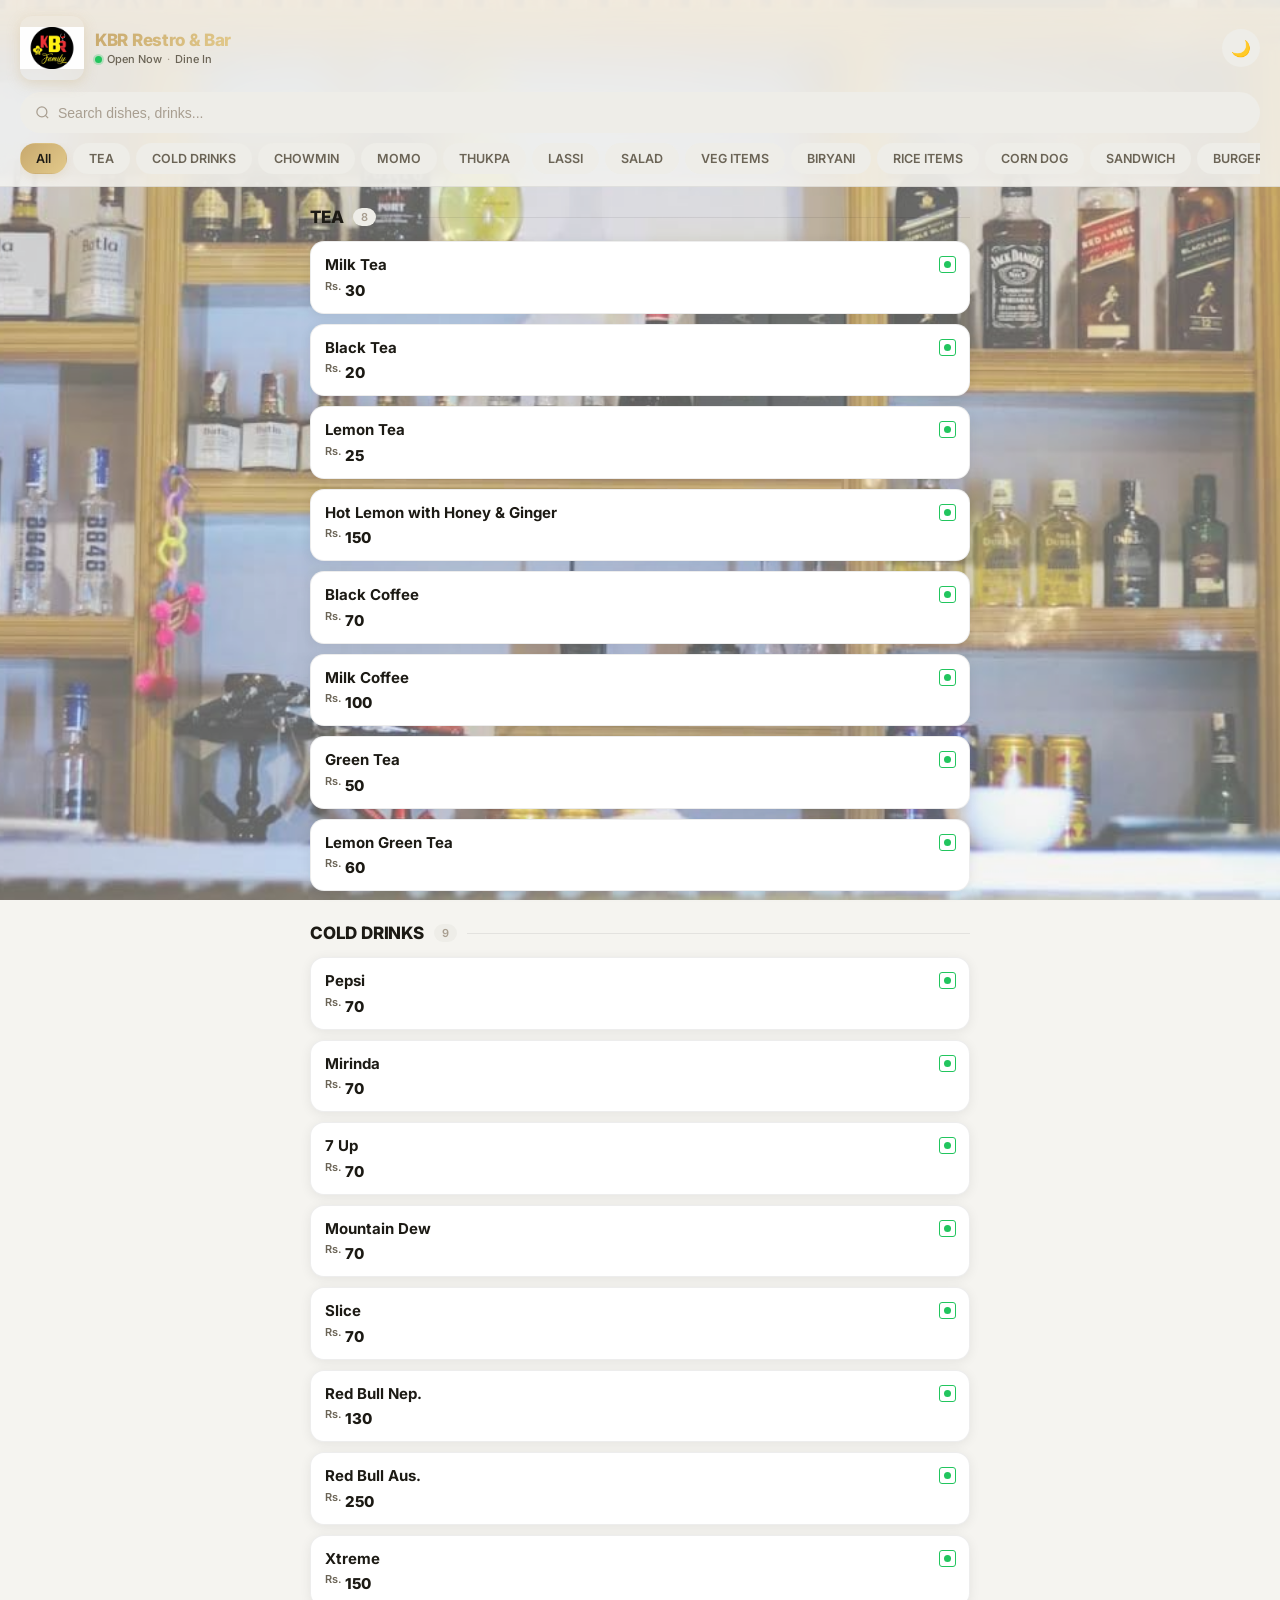
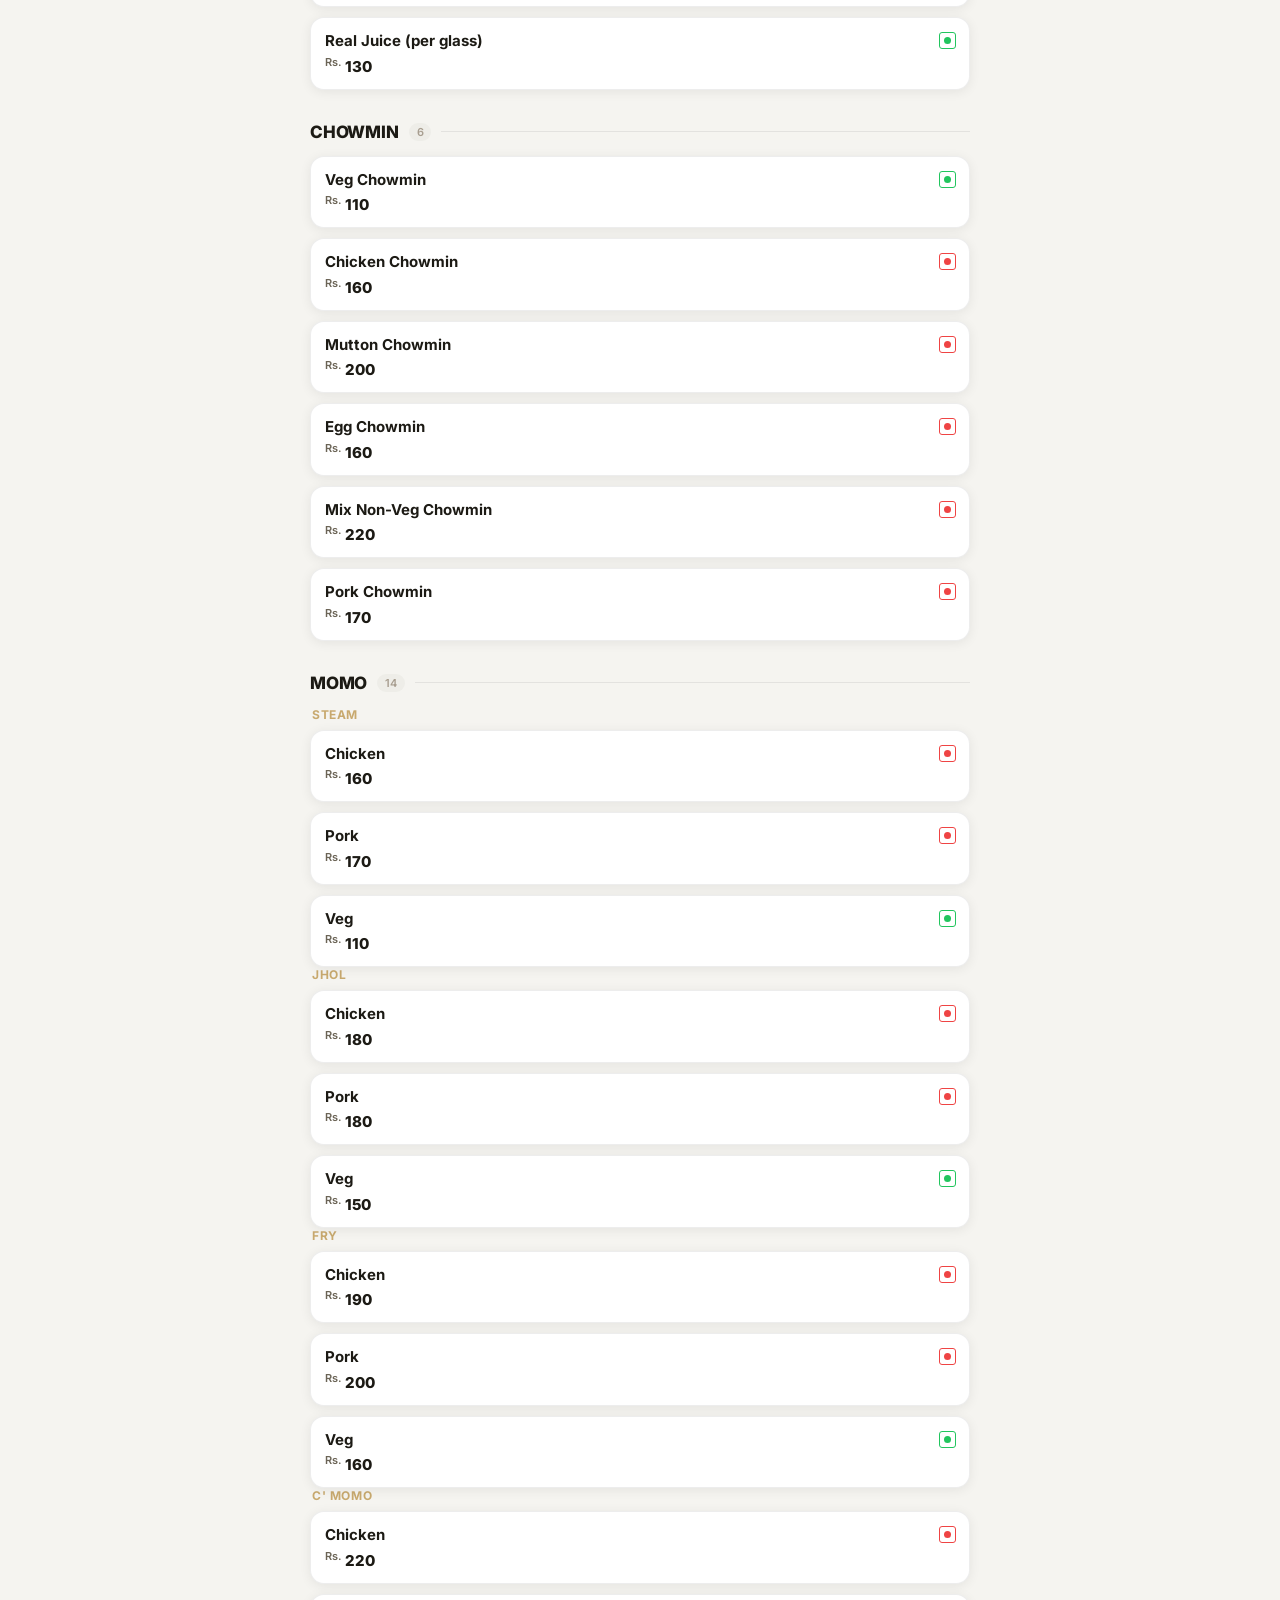
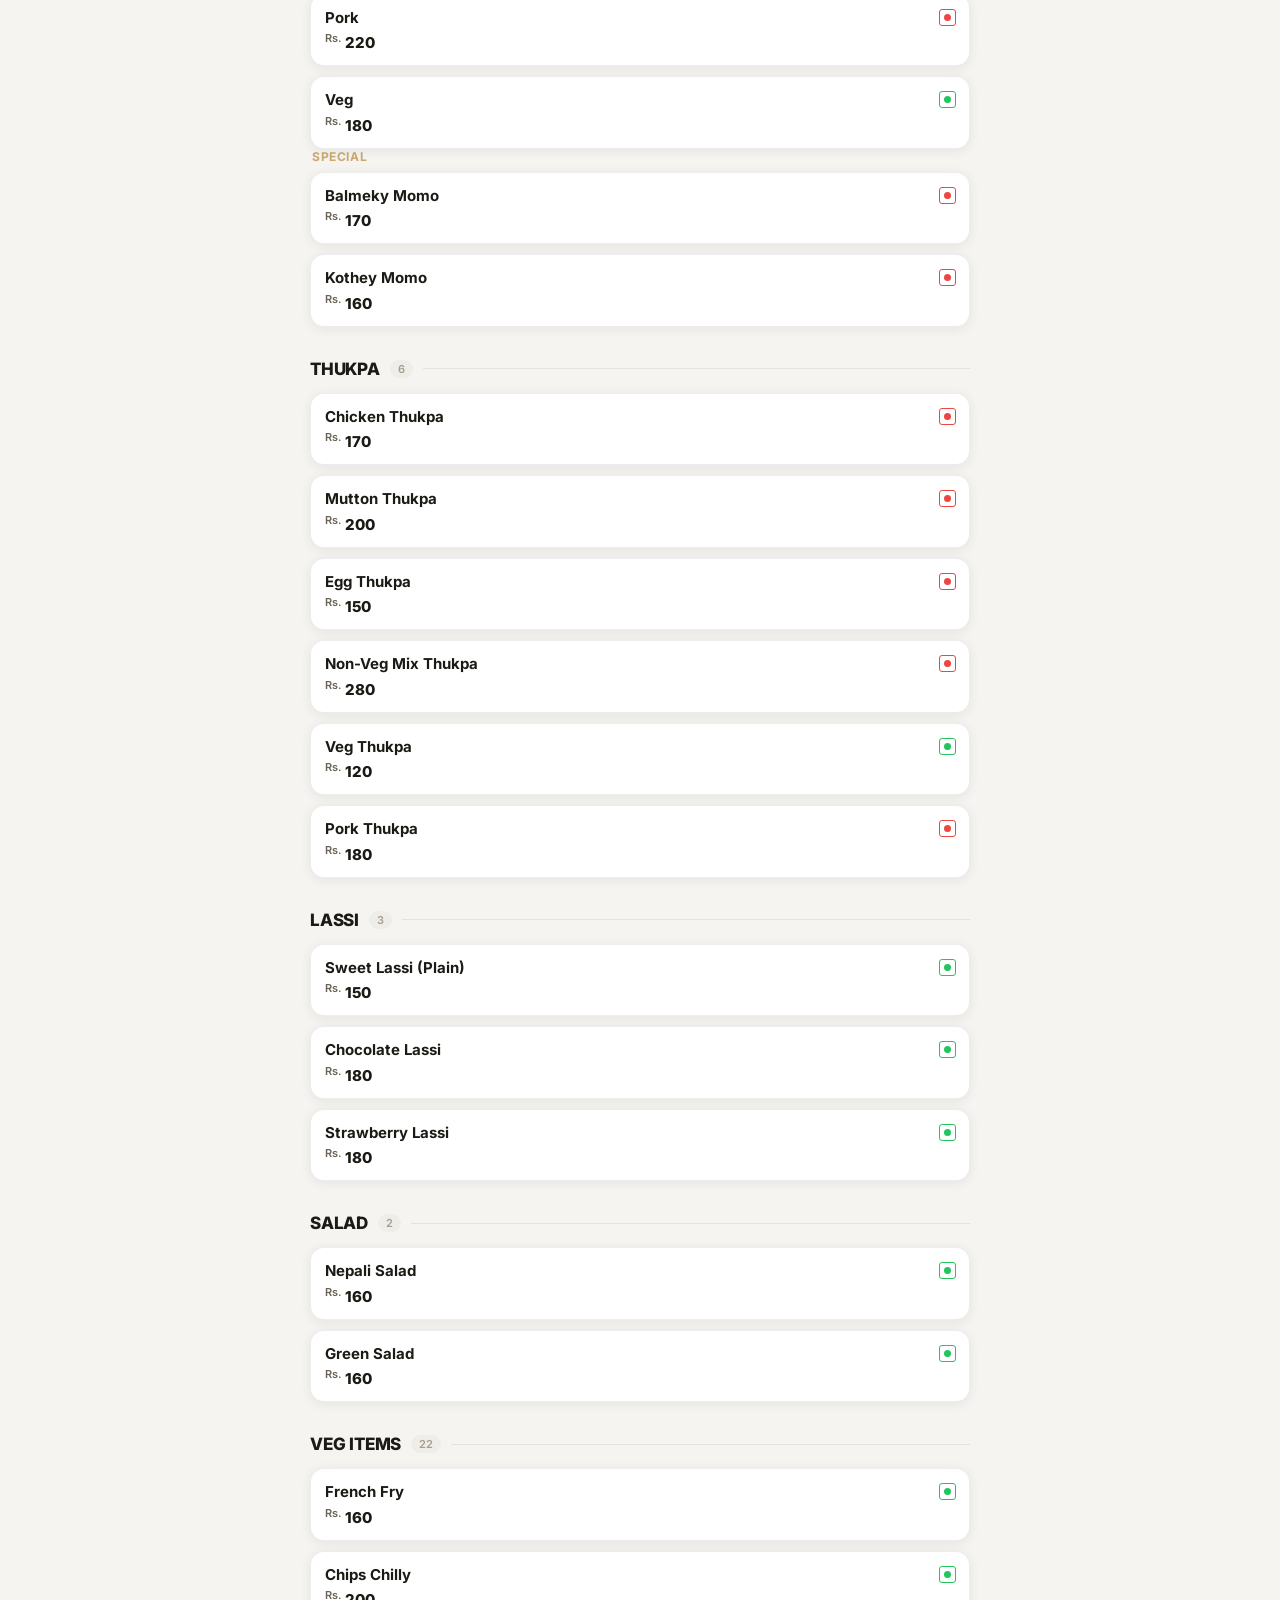
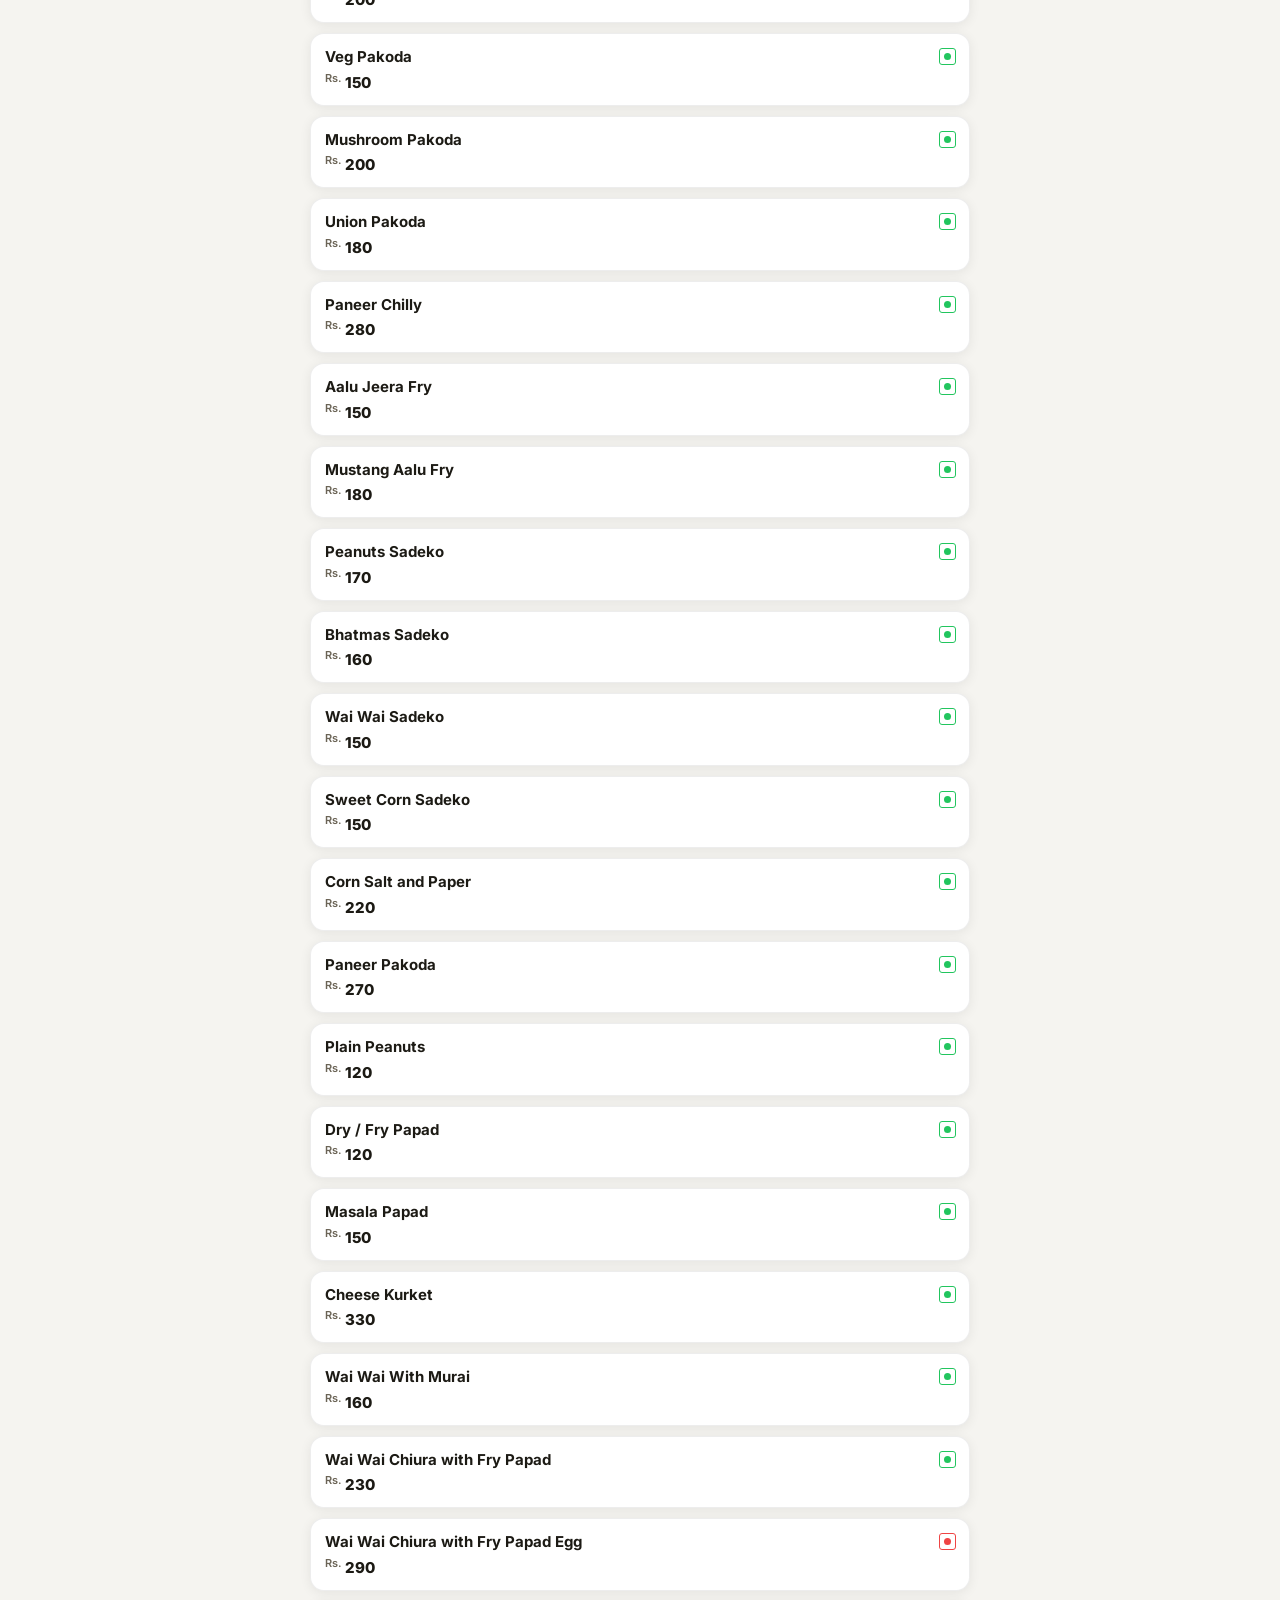
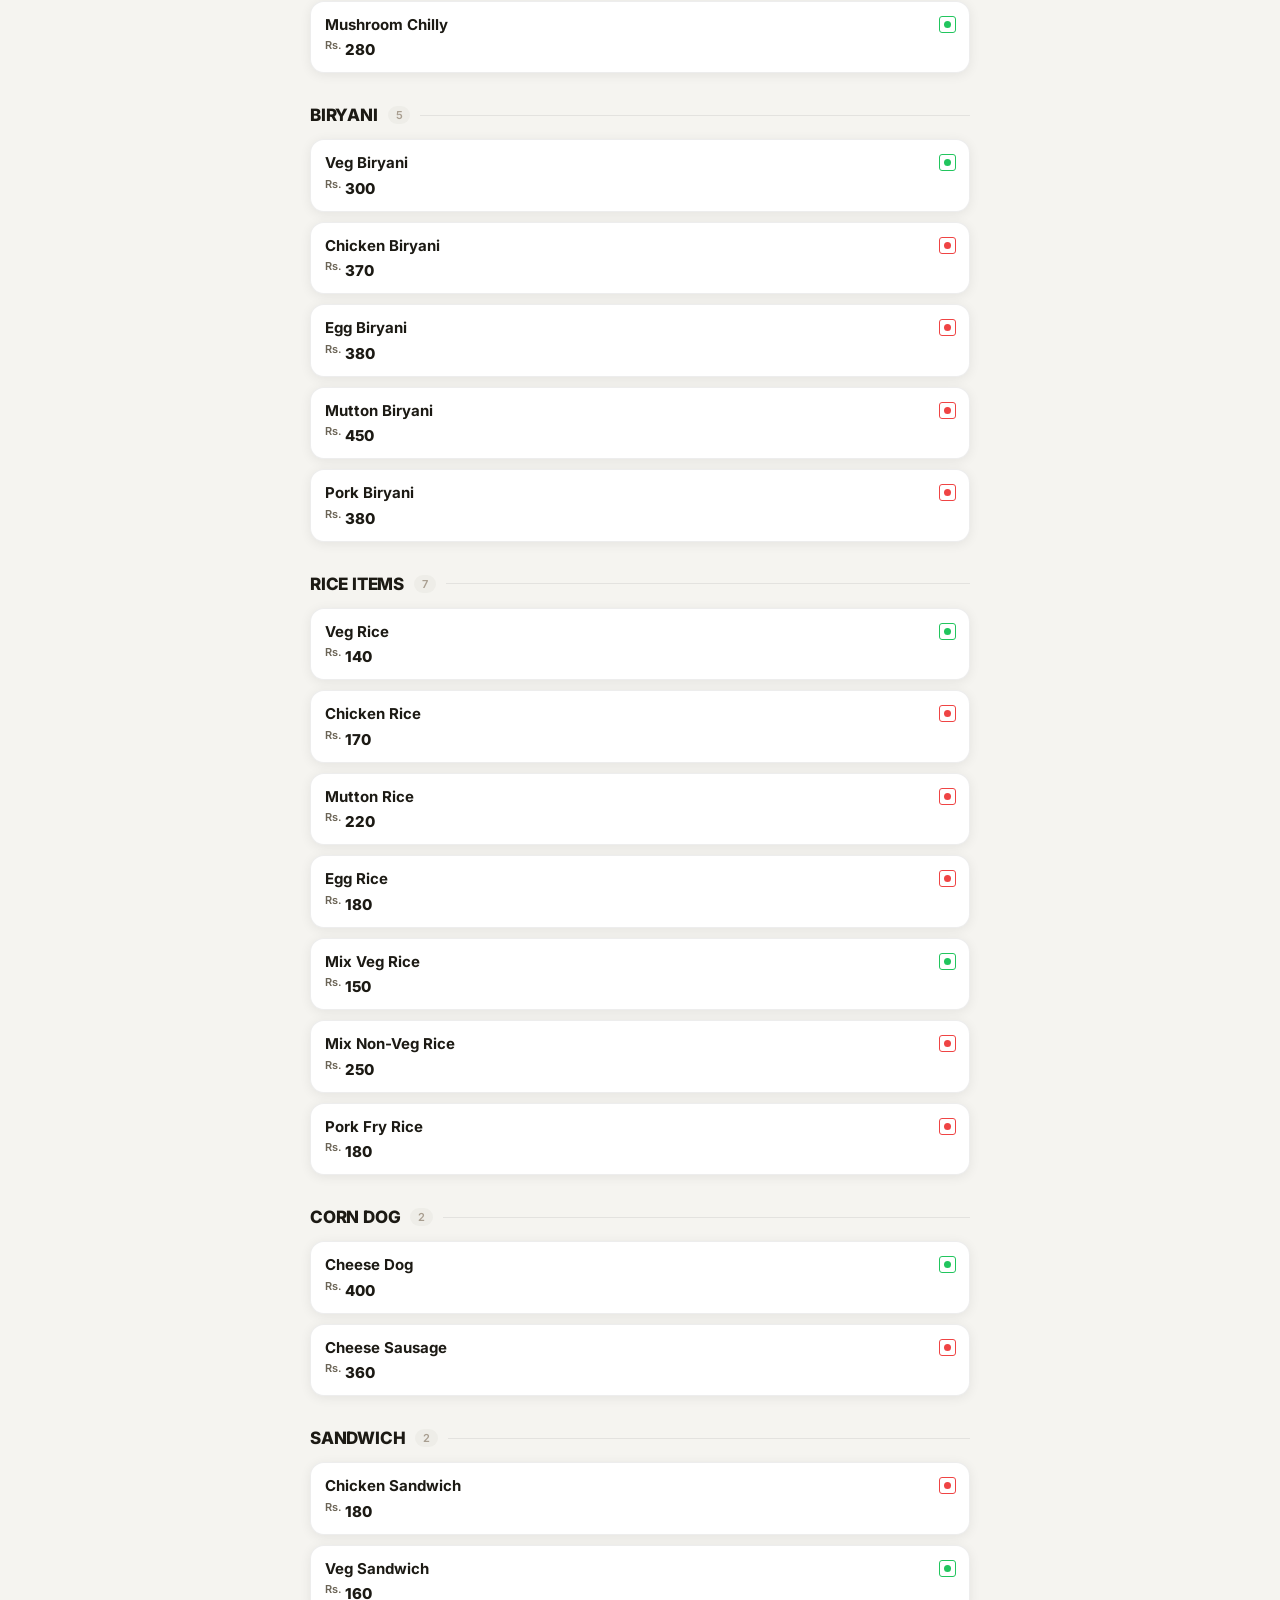
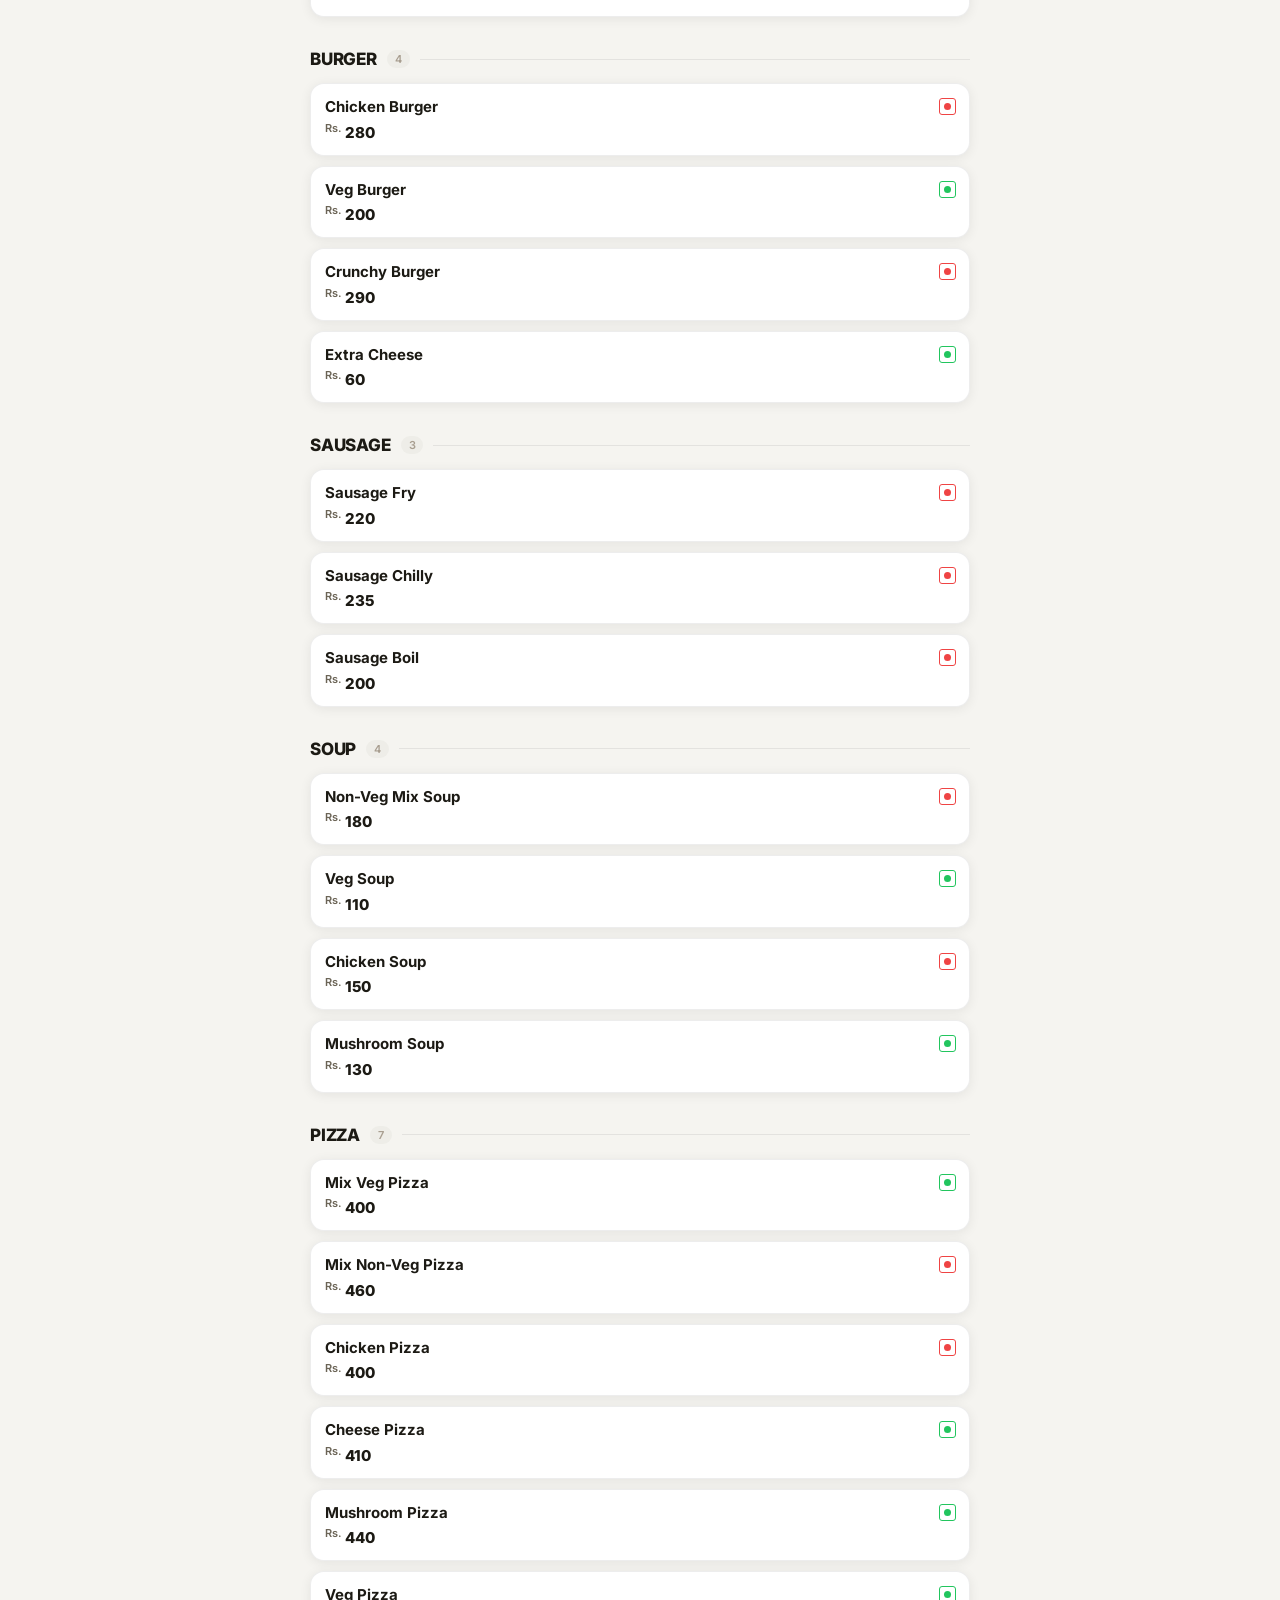
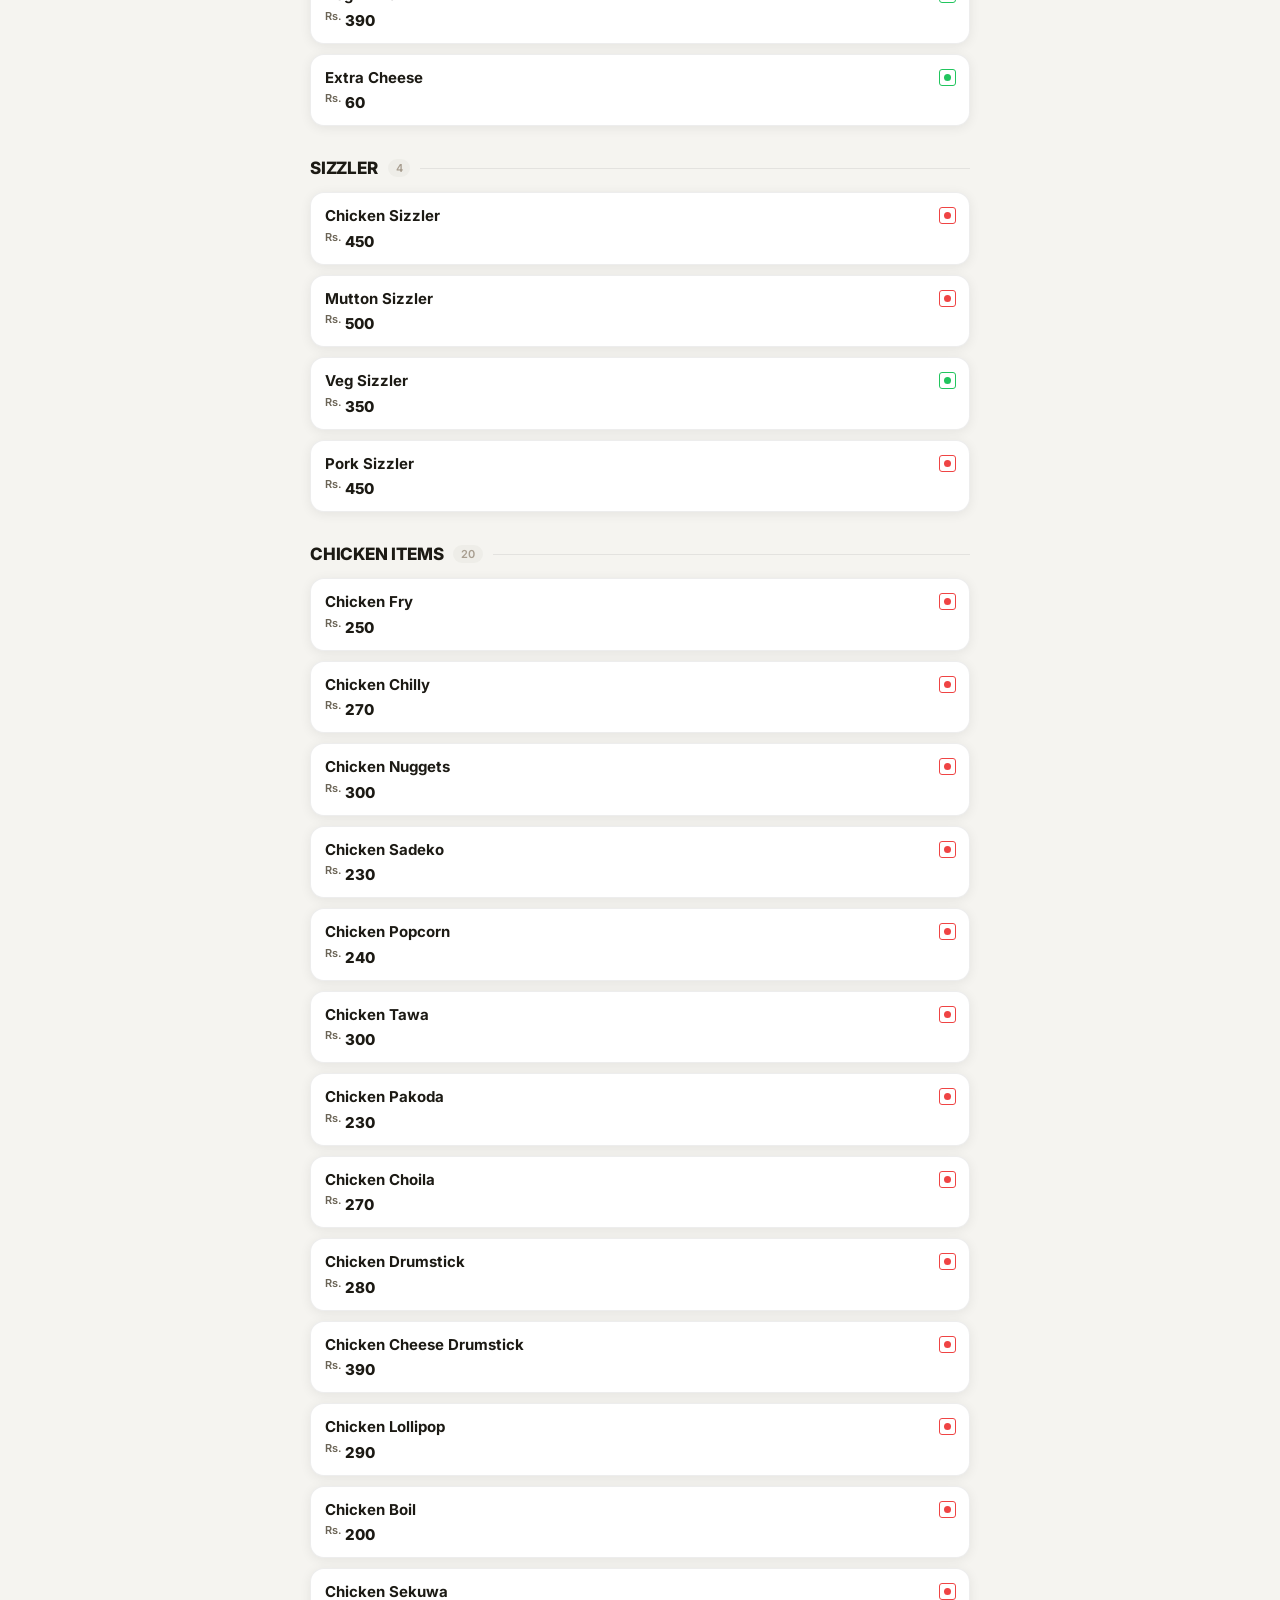
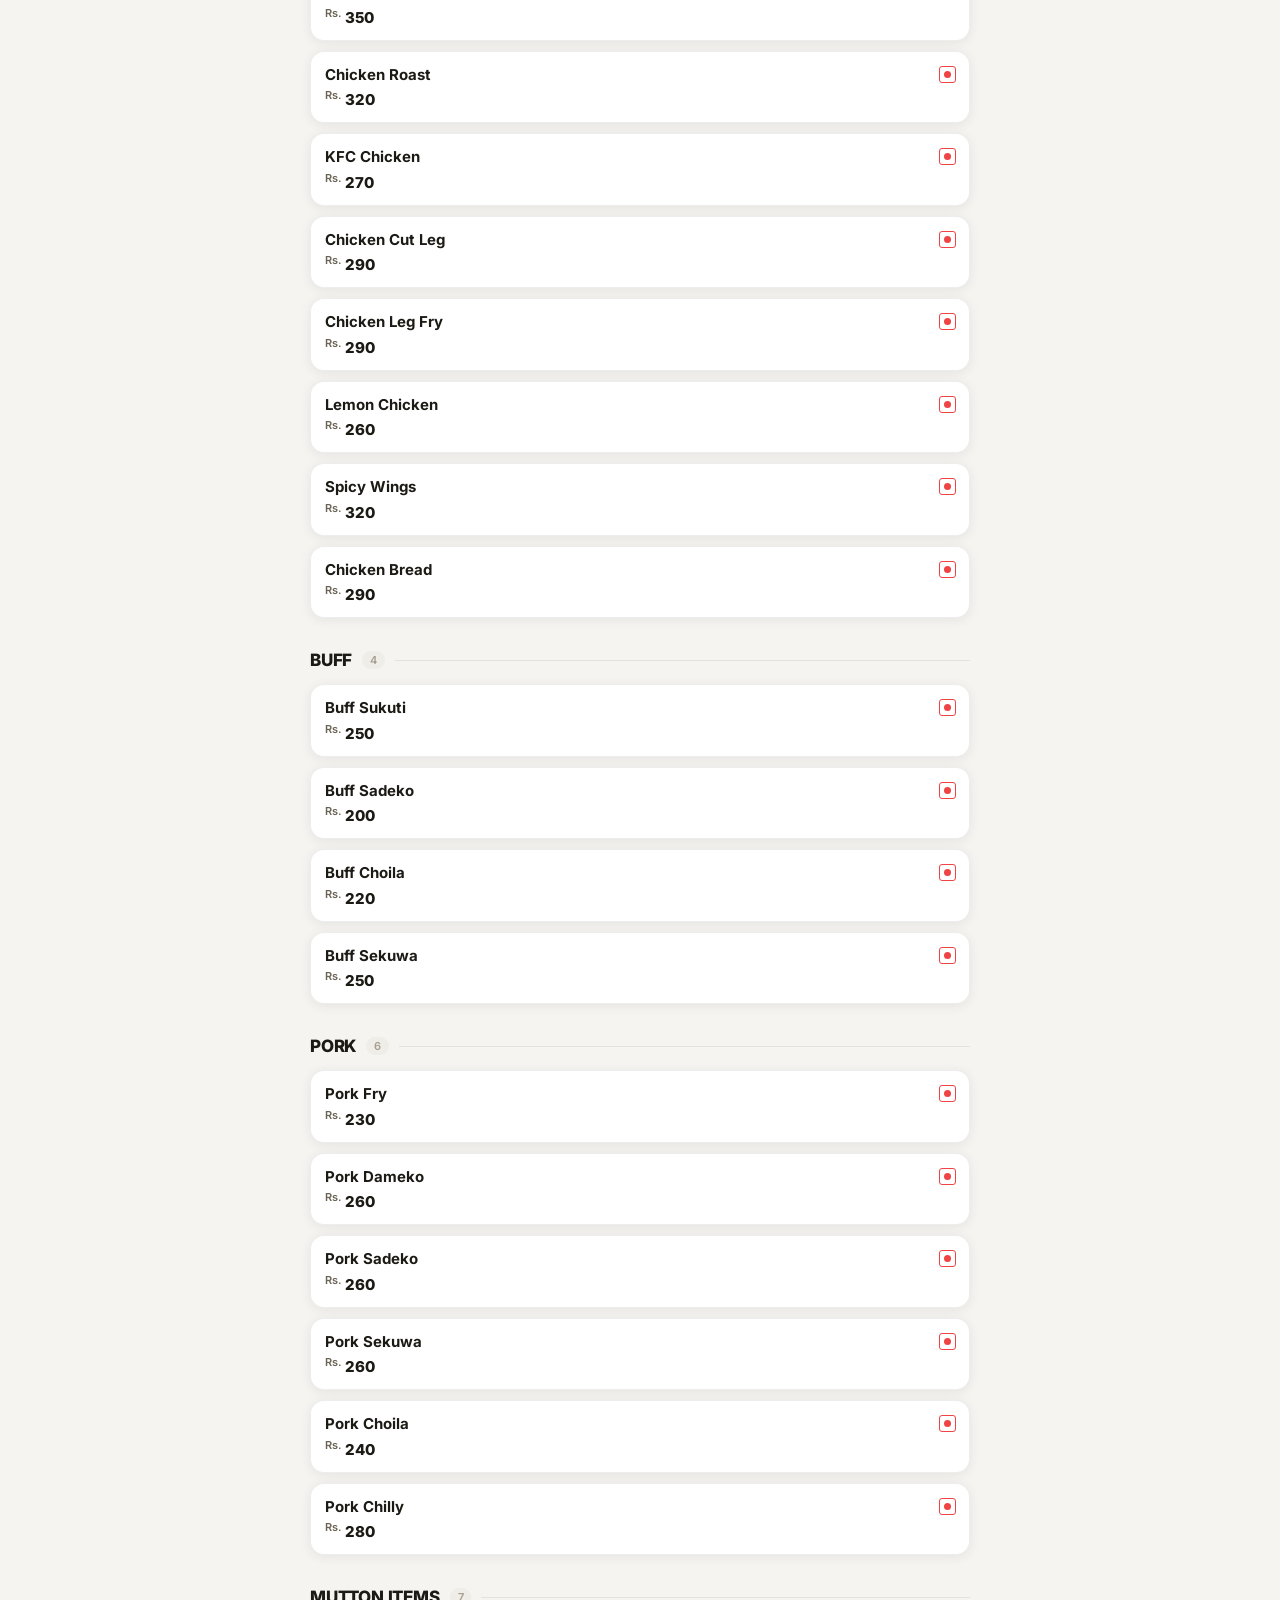
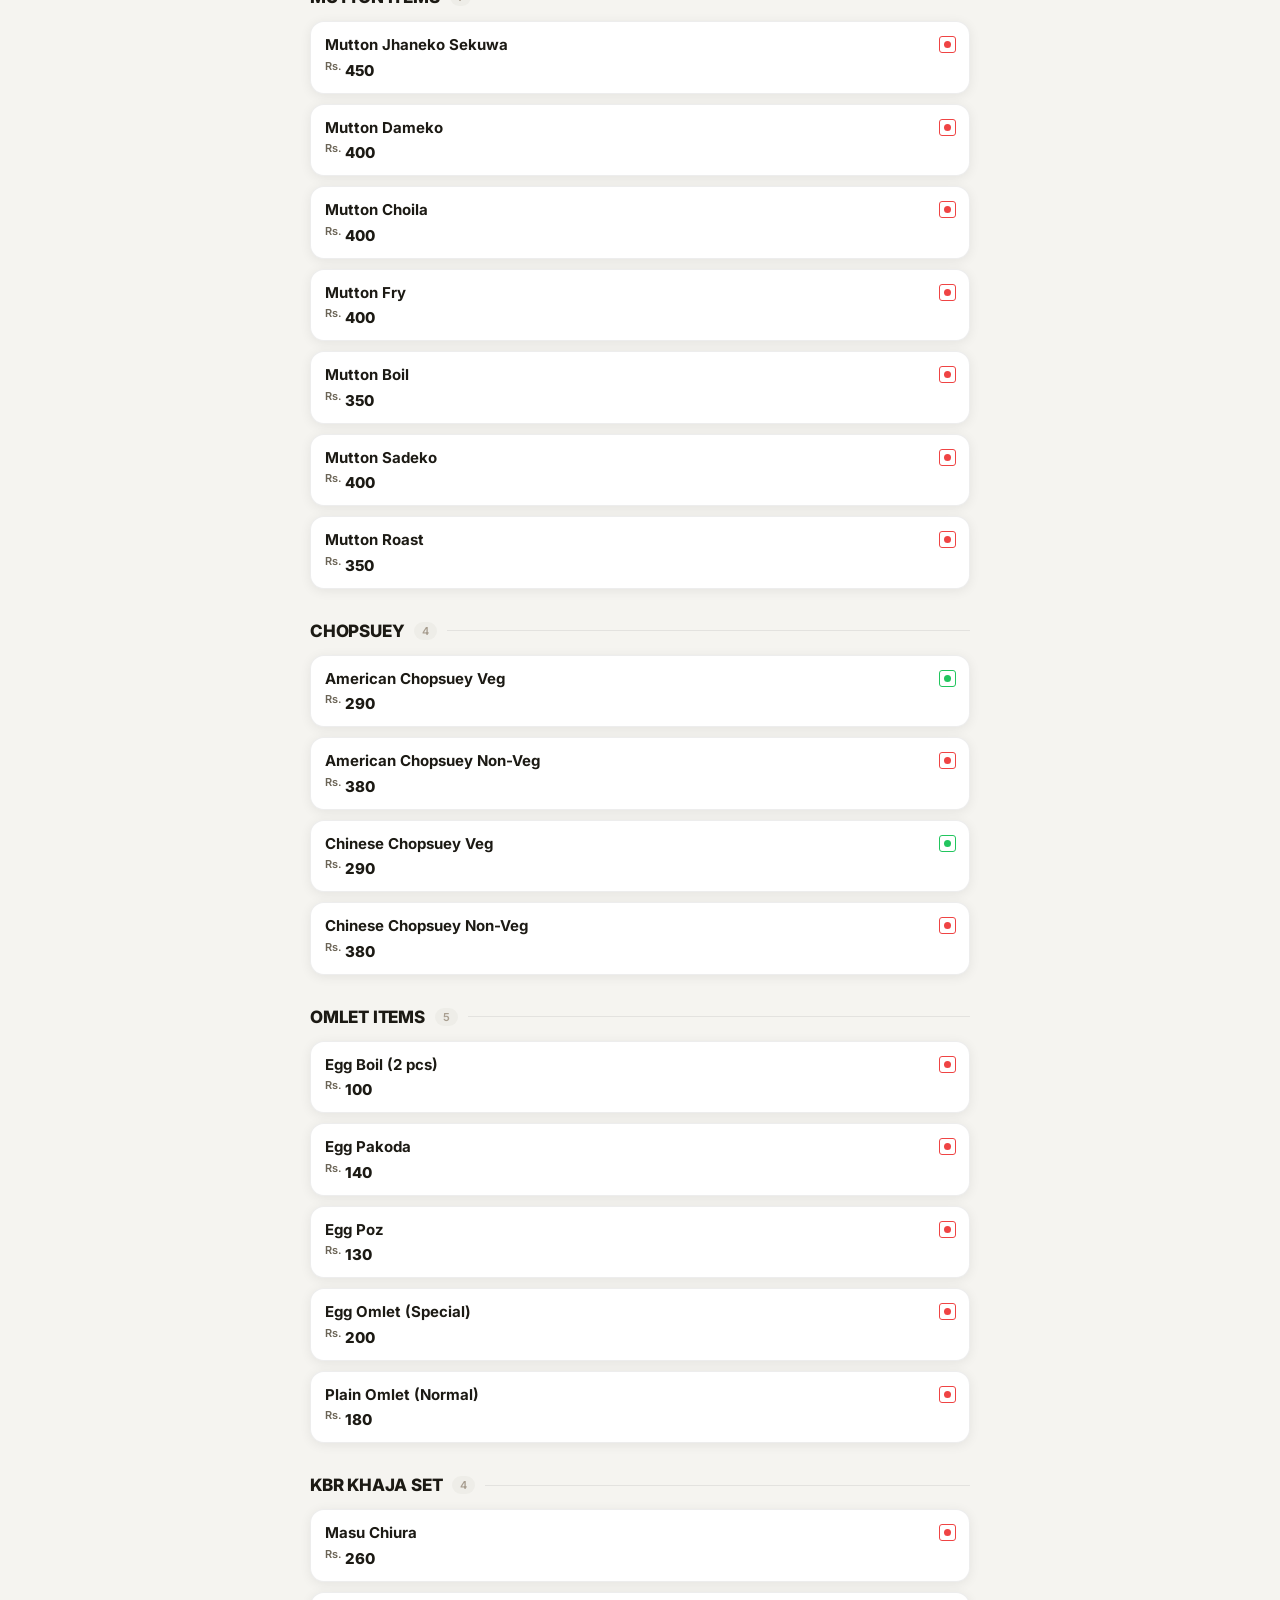
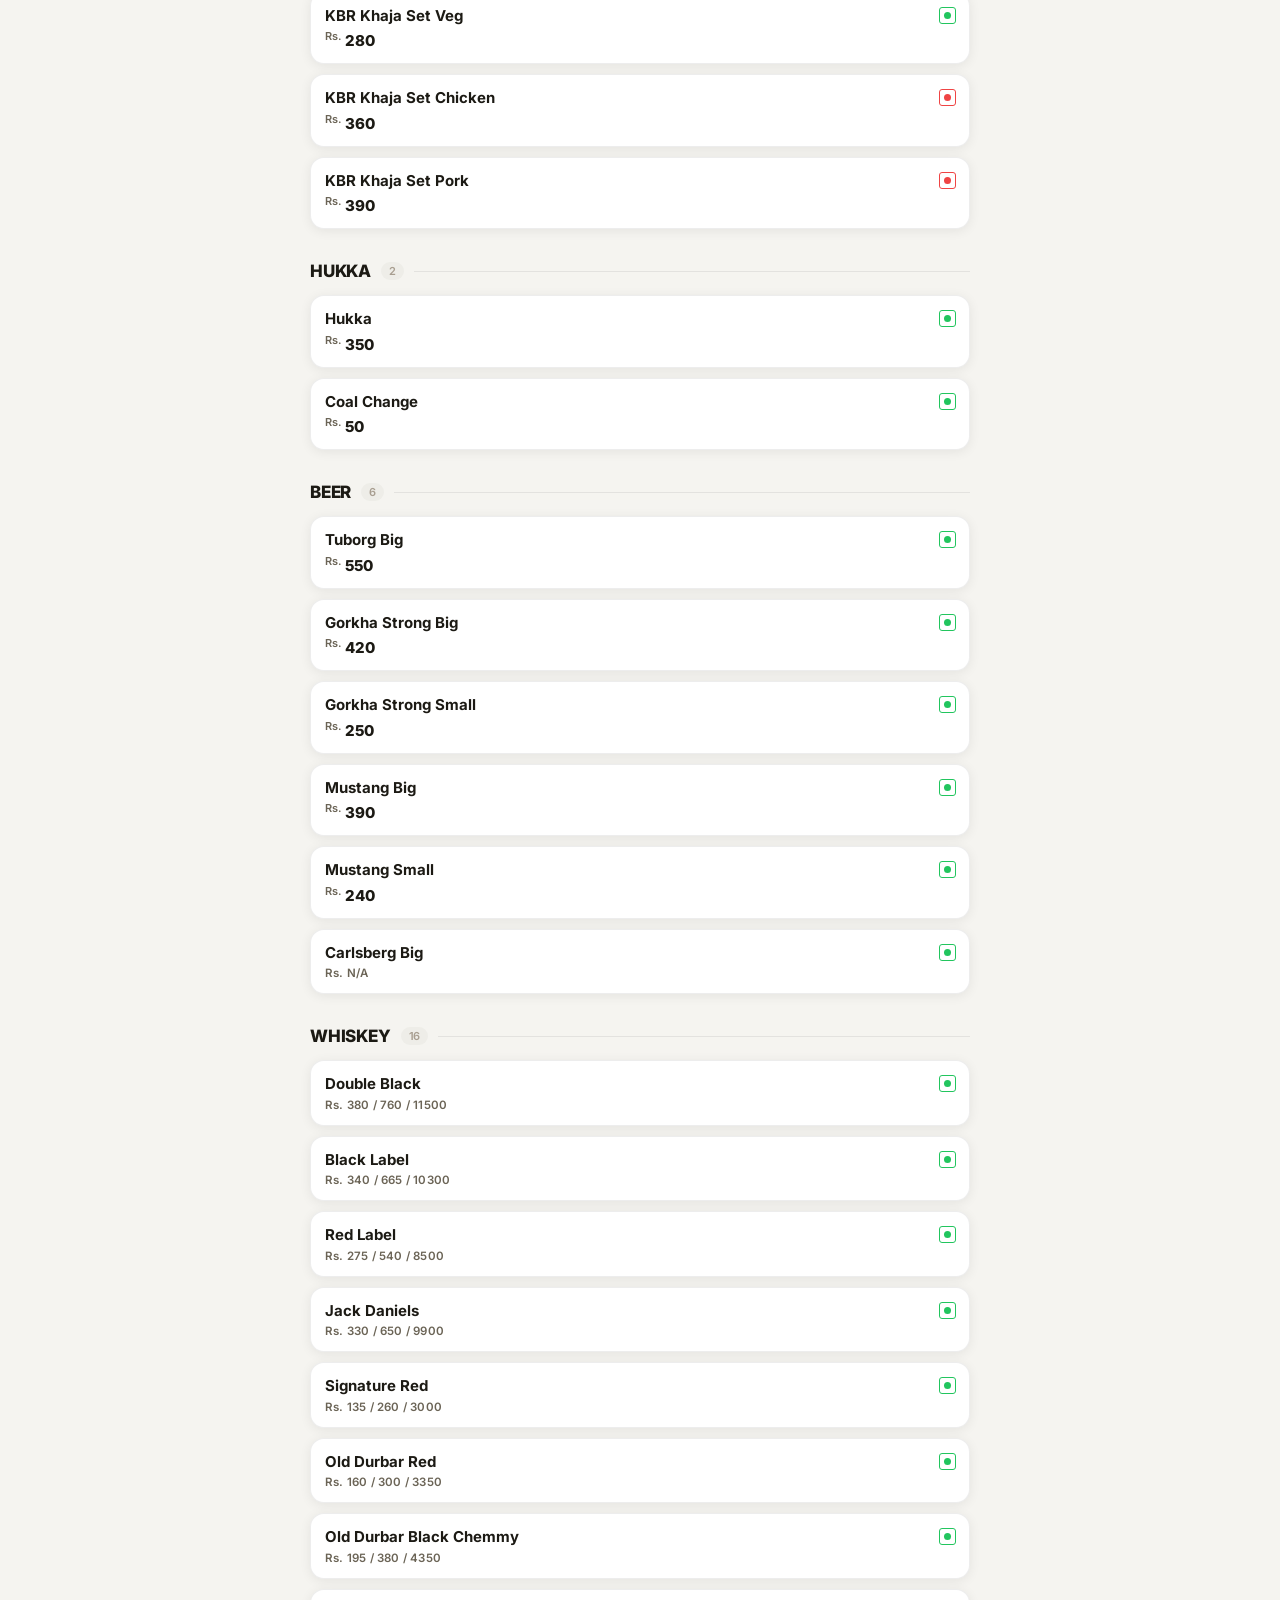
==== index.html @ 70f430bb "Move all files to root for simple Vercel deployment" ====
<!DOCTYPE html>
<html lang="en" data-theme="light">
<head>
  <meta charset="UTF-8" />
  <meta name="viewport" content="width=device-width, initial-scale=1.0" />
  <title>KBR Restro & Bar — Menu</title>
  <meta name="description" content="KBR Restro & Bar — Digital Menu" />
  <meta name="theme-color" content="#c8a96e" />
  <link rel="preconnect" href="https://fonts.googleapis.com" />
  <link rel="preconnect" href="https://fonts.gstatic.com" crossorigin />
  <link href="https://fonts.googleapis.com/css2?family=Inter:wght@300;400;500;600;700;800;900&display=swap" rel="stylesheet" />
  <link rel="stylesheet" href="style.css" />
</head>
<body>

  <header class="header" id="header">
    <div class="header-top">
      <div class="brand">
        <div class="brand-logo"><img src="logo.jpg" alt="KBR Logo" /></div>
        <div class="brand-text">
          <h1 class="brand-name">KBR Restro &amp; Bar</h1>
          <div class="brand-meta">
            <span class="brand-dot"></span>
            <span class="brand-status">Open Now</span>
            <span class="brand-sep">·</span>
            <span class="brand-loc">Dine In</span>
          </div>
        </div>
      </div>
      <button class="theme-btn" id="themeToggle" aria-label="Toggle dark mode">
        <span id="themeIcon">🌙</span>
      </button>
    </div>

    <div class="search-row">
      <div class="search-box">
        <svg class="search-ico" viewBox="0 0 24 24" fill="none" stroke="currentColor" stroke-width="2"><circle cx="11" cy="11" r="8"/><path d="m21 21-4.35-4.35"/></svg>
        <input type="text" id="searchInput" class="search-input" placeholder="Search dishes, drinks..." autocomplete="off" />
        <button class="search-clear" id="searchClear">✕</button>
      </div>
    </div>

    <nav class="cat-nav">
      <div class="cat-strip" id="catStrip">
        <button class="cat-btn active" data-id="all">All</button>
      </div>
    </nav>
  </header>

  <main class="main">
    <div id="menuWrap"></div>
    <div class="empty" id="emptyState" style="display:none">
      <div class="empty-ico">🍽️</div>
      <p>No items found</p>
      <span>Try a different search</span>
    </div>
  </main>

  <footer class="footer">
    <img src="footer.jpg" alt="KBR Restro & Bar" class="footer-img" />
  </footer>

  <button class="fab-top" id="scrollTop" aria-label="Back to top">↑</button>

  <script src="app.js"></script>
</body>
</html>
---- style.css ----
/* ═══════════════════════════════════════════════
   DESIGN TOKENS
═══════════════════════════════════════════════ */
:root {
  --gold:        #c8a96e;
  --gold-light:  #e2c98a;
  --gold-glow:   rgba(200,169,110,.20);
  --gold-soft:   rgba(200,169,110,.10);
  --bg:          #f5f4f0;
  --surface:     #ffffff;
  --surface2:    #eeede8;
  --border:      rgba(0,0,0,.07);
  --text:        #1c1a14;
  --text2:       #6b6456;
  --text3:       #a89e90;
  --veg:         #22c55e;
  --nonveg:      #ef4444;
  --radius:      14px;
  --radius-sm:   9px;
  --shadow:      0 2px 12px rgba(0,0,0,.07);
  --shadow-md:   0 6px 24px rgba(0,0,0,.11);
  --t:           .22s cubic-bezier(.4,0,.2,1);
}
[data-theme="dark"] {
  --bg:       #111009;
  --surface:  #1c1a12;
  --surface2: #252318;
  --border:   rgba(255,255,255,.07);
  --text:     #f0ead8;
  --text2:    #a89e90;
  --text3:    #6b6456;
  --shadow:   0 2px 12px rgba(0,0,0,.35);
  --shadow-md:0 6px 24px rgba(0,0,0,.50);
}

/* ═══════════════════════════════════════════════
   RESET
═══════════════════════════════════════════════ */
*,*::before,*::after{box-sizing:border-box;margin:0;padding:0}
html{scroll-behavior:smooth}
body{
  font-family:'Inter',system-ui,sans-serif;
  background:var(--bg) url('bg.jpg') center/cover fixed;
  color:var(--text);
  -webkit-font-smoothing:antialiased;
  overflow-x:hidden;
  transition:background var(--t),color var(--t);
}
body::before{
  content:'';
  position:fixed;inset:0;
  background:rgba(245,244,240,.40);
  z-index:0;pointer-events:none;
}
[data-theme="dark"] body::before{
  background:rgba(17,16,9,.55);
}
.header,.main,.footer{position:relative;z-index:1;}
img{display:block;max-width:100%}
button{cursor:pointer;border:none;background:none;font-family:inherit}

/* ═══════════════════════════════════════════════
   HEADER
═══════════════════════════════════════════════ */
.header{
  position:sticky;top:0;z-index:100;
  background:rgba(245,244,240,.88);
  backdrop-filter:blur(22px) saturate(160%);
  -webkit-backdrop-filter:blur(22px) saturate(160%);
  border-bottom:1px solid var(--border);
  padding:14px 16px 0;
  transition:background var(--t),box-shadow var(--t);
}
[data-theme="dark"] .header{background:rgba(17,16,9,.90)}
.header.scrolled{box-shadow:var(--shadow-md)}

/* brand row */
.header-top{display:flex;align-items:center;justify-content:space-between;margin-bottom:12px}
.brand{display:flex;align-items:center;gap:11px}
.brand-logo{
  width:64px;height:64px;border-radius:12px;flex-shrink:0;
  overflow:hidden;
  box-shadow:0 4px 14px rgba(200,169,110,.30);
}
.brand-logo img{
  width:100%;height:100%;object-fit:contain;
}
.brand-name{
  font-size:17px;font-weight:800;letter-spacing:-.3px;
  background:linear-gradient(135deg,var(--gold),var(--gold-light));
  -webkit-background-clip:text;-webkit-text-fill-color:transparent;background-clip:text;
  line-height:1.2;
}
.brand-meta{display:flex;align-items:center;gap:5px;margin-top:2px}
.brand-dot{width:7px;height:7px;border-radius:50%;background:#22c55e;box-shadow:0 0 0 2px rgba(34,197,94,.25)}
.brand-status,.brand-loc{font-size:11px;color:var(--text2);font-weight:500}
.brand-sep{font-size:11px;color:var(--text3)}

.theme-btn{
  width:38px;height:38px;border-radius:50%;
  background:var(--surface2);font-size:16px;
  display:grid;place-items:center;
  transition:background var(--t),transform var(--t);
  flex-shrink:0;
}
.theme-btn:hover{background:var(--gold-soft);transform:rotate(18deg)}

/* search */
.search-row{margin-bottom:10px}
.search-box{
  display:flex;align-items:center;gap:8px;
  background:var(--surface2);border-radius:50px;
  padding:10px 14px;
  border:1.5px solid transparent;
  transition:border-color var(--t),box-shadow var(--t);
}
.search-box:focus-within{border-color:var(--gold);box-shadow:0 0 0 3px var(--gold-glow)}
.search-ico{width:15px;height:15px;color:var(--text3);flex-shrink:0}
.search-input{flex:1;border:none;background:transparent;font-size:14px;color:var(--text);outline:none}
.search-input::placeholder{color:var(--text3)}
.search-clear{font-size:12px;color:var(--text3);opacity:0;pointer-events:none;transition:opacity var(--t);padding:2px 4px}
.search-clear.show{opacity:1;pointer-events:auto}



/* category strip */
.cat-nav{overflow:hidden}
.cat-strip{
  display:flex;gap:6px;
  overflow-x:auto;padding-bottom:12px;
  scrollbar-width:none;
}
.cat-strip::-webkit-scrollbar{display:none}
.cat-btn{
  flex-shrink:0;padding:7px 15px;border-radius:50px;
  font-size:12.5px;font-weight:600;color:var(--text2);
  background:var(--surface2);border:1.5px solid transparent;
  transition:all var(--t);white-space:nowrap;
}
.cat-btn:hover{color:var(--gold);background:var(--gold-soft)}
.cat-btn.active{
  color:#1c1a14;
  background:linear-gradient(135deg,var(--gold),var(--gold-light));
  box-shadow:0 3px 10px var(--gold-glow);
}

/* ═══════════════════════════════════════════════
   MAIN
═══════════════════════════════════════════════ */
.main{
  max-width:700px;margin:0 auto;
  padding:18px 14px 90px;
}

/* ═══════════════════════════════════════════════
   CATEGORY SECTION
═══════════════════════════════════════════════ */
.cat-section{margin-bottom:32px}
.cat-heading{
  display:flex;align-items:center;gap:10px;
  font-size:17px;font-weight:800;
  color:var(--text);margin-bottom:14px;
  letter-spacing:-.2px;
}
.cat-heading::after{content:'';flex:1;height:1px;background:var(--border)}
.cat-count{
  font-size:11px;font-weight:600;color:var(--text3);
  background:var(--surface2);padding:2px 8px;border-radius:50px;
}

/* ═══════════════════════════════════════════════
   SUBCATEGORY
═══════════════════════════════════════════════ */
.subcat-block{margin-bottom:16px}
.subcat-label{
  font-size:12px;font-weight:700;
  color:var(--gold);letter-spacing:.6px;
  text-transform:uppercase;
  margin-bottom:8px;
  padding-left:2px;
}

/* ═══════════════════════════════════════════════
   MENU CARD
═══════════════════════════════════════════════ */
.card-list{display:flex;flex-direction:column;gap:10px}

.menu-card{
  display:flex;align-items:center;gap:12px;
  background:var(--surface);
  border-radius:var(--radius);
  padding:13px 13px 13px 14px;
  border:1px solid var(--border);
  box-shadow:var(--shadow);
  opacity:0;transform:translateY(14px);
  animation:fadeUp .38s var(--t) forwards;
  transition:transform var(--t),box-shadow var(--t);
  position:relative;overflow:hidden;
}
.menu-card::before{
  content:'';position:absolute;left:0;top:0;bottom:0;
  width:3px;
  background:linear-gradient(to bottom,var(--gold),var(--gold-light));
  opacity:0;transition:opacity var(--t);
  border-radius:3px 0 0 3px;
}
.menu-card:hover{transform:translateY(-1px);box-shadow:var(--shadow-md)}
.menu-card:hover::before{opacity:1}
.menu-card.unavail{opacity:.55}

/* stagger */
.menu-card:nth-child(1){animation-delay:.03s}
.menu-card:nth-child(2){animation-delay:.06s}
.menu-card:nth-child(3){animation-delay:.09s}
.menu-card:nth-child(4){animation-delay:.12s}
.menu-card:nth-child(5){animation-delay:.15s}
.menu-card:nth-child(6){animation-delay:.18s}
.menu-card:nth-child(7){animation-delay:.21s}
.menu-card:nth-child(8){animation-delay:.24s}
.menu-card:nth-child(n+9){animation-delay:.27s}

@keyframes fadeUp{to{opacity:1;transform:translateY(0)}}

/* card body */
.card-body{flex:1;min-width:0}
.card-top{display:flex;align-items:flex-start;justify-content:space-between;gap:8px;margin-bottom:4px}
.card-name{font-size:14.5px;font-weight:700;color:var(--text);line-height:1.3}
.veg-ind{
  flex-shrink:0;width:17px;height:17px;border-radius:3px;
  border:1.5px solid;display:grid;place-items:center;margin-top:1px;
}
.veg-ind.veg{border-color:var(--veg)}
.veg-ind.nonveg{border-color:var(--nonveg)}
.veg-ind::after{content:'';width:7px;height:7px;border-radius:50%}
.veg-ind.veg::after{background:var(--veg)}
.veg-ind.nonveg::after{background:var(--nonveg)}

.card-desc{font-size:12px;color:var(--text2);line-height:1.5;margin-bottom:6px;
  display:-webkit-box;-webkit-line-clamp:2;-webkit-box-orient:vertical;overflow:hidden}

.card-foot{display:flex;align-items:center;gap:8px}
.card-price{
  font-size:15px;font-weight:800;color:var(--text);
}
.price-prefix{font-size:11px;font-weight:600;vertical-align:super;color:var(--text2)}
.price-multi{font-size:11.5px;font-weight:600;color:var(--text2);letter-spacing:.2px}

.badge{
  font-size:10px;font-weight:700;padding:2px 7px;
  border-radius:50px;letter-spacing:.3px;text-transform:uppercase;
}
.badge-best{background:linear-gradient(135deg,#f59e0b,#fbbf24);color:#fff}
.badge-oos{background:var(--surface2);color:var(--text3);border:1px solid var(--border)}

/* card image */
.card-img-wrap{
  flex-shrink:0;width:88px;height:88px;
  border-radius:var(--radius-sm);overflow:hidden;
  background:var(--surface2);
}
.card-img{width:100%;height:100%;object-fit:cover;transition:transform .4s ease}
.menu-card:hover .card-img{transform:scale(1.07)}
.card-img-ph{width:100%;height:100%;display:grid;place-items:center;font-size:28px;
  background:linear-gradient(135deg,var(--surface2),var(--bg))}

/* ═══════════════════════════════════════════════
   SKELETON
═══════════════════════════════════════════════ */
.skel-section{margin-bottom:32px}
.skel-title{height:20px;width:130px;border-radius:6px;background:var(--surface2);margin-bottom:14px;animation:pulse 1.4s infinite}
.skel-card{
  display:flex;gap:12px;background:var(--surface);
  border-radius:var(--radius);padding:13px;
  border:1px solid var(--border);margin-bottom:10px;
}
.skel-img{width:88px;height:88px;border-radius:var(--radius-sm);background:var(--surface2);flex-shrink:0;animation:pulse 1.4s infinite}
.skel-lines{flex:1;display:flex;flex-direction:column;gap:8px;padding-top:4px}
.skel-line{height:12px;border-radius:5px;background:var(--surface2);animation:pulse 1.4s infinite}
.skel-line.w75{width:75%}.skel-line.w55{width:55%}.skel-line.w40{width:40%}
@keyframes pulse{0%,100%{opacity:1}50%{opacity:.4}}

/* ═══════════════════════════════════════════════
   EMPTY
═══════════════════════════════════════════════ */
.empty{text-align:center;padding:64px 20px;color:var(--text2)}
.empty-ico{font-size:50px;margin-bottom:12px}
.empty p{font-size:17px;font-weight:700;color:var(--text);margin-bottom:5px}
.empty span{font-size:13px}

/* ═══════════════════════════════════════════════
   FOOTER
═══════════════════════════════════════════════ */
.footer{
  text-align:center;
  padding:24px 16px 40px;
  border-top:1px solid var(--border);
}
.footer-img{
  max-width:320px;
  width:100%;
  height:auto;
  border-radius:var(--radius);
  margin:0 auto;
  object-fit:contain;
}

/* ═══════════════════════════════════════════════
   FAB SCROLL TOP
═══════════════════════════════════════════════ */
.fab-top{
  position:fixed;bottom:22px;right:18px;
  width:44px;height:44px;border-radius:50%;
  background:linear-gradient(135deg,var(--gold),var(--gold-light));
  color:#1c1a14;font-size:18px;font-weight:700;
  box-shadow:0 4px 16px var(--gold-glow);
  opacity:0;pointer-events:none;transform:translateY(8px);
  transition:opacity var(--t),transform var(--t);
  z-index:99;display:grid;place-items:center;
}
.fab-top.show{opacity:1;pointer-events:auto;transform:translateY(0)}

/* ═══════════════════════════════════════════════
   RESPONSIVE
═══════════════════════════════════════════════ */
@media(min-width:480px){
  .card-img-wrap{width:96px;height:96px}
  .card-name{font-size:15px}
}
@media(min-width:640px){
  .header{padding:16px 20px 0}
  .main{padding:20px 20px 90px}
}
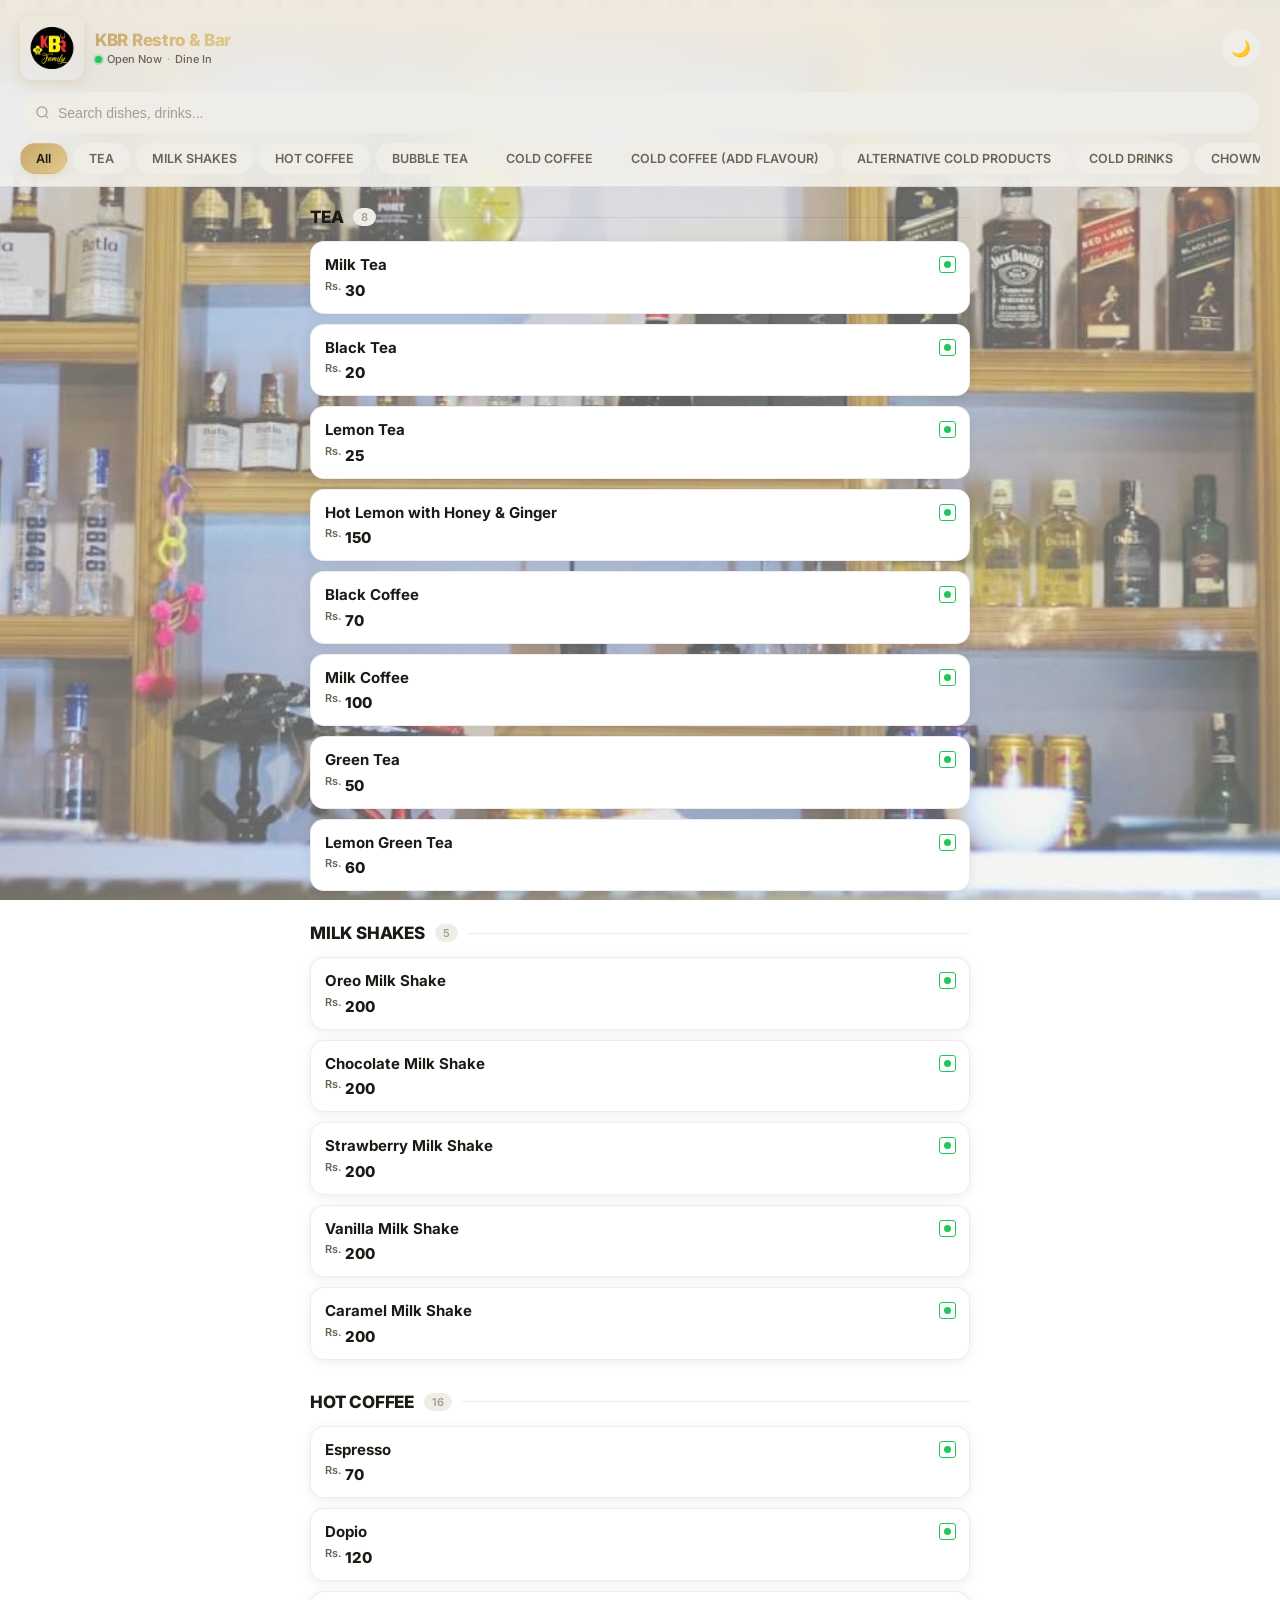
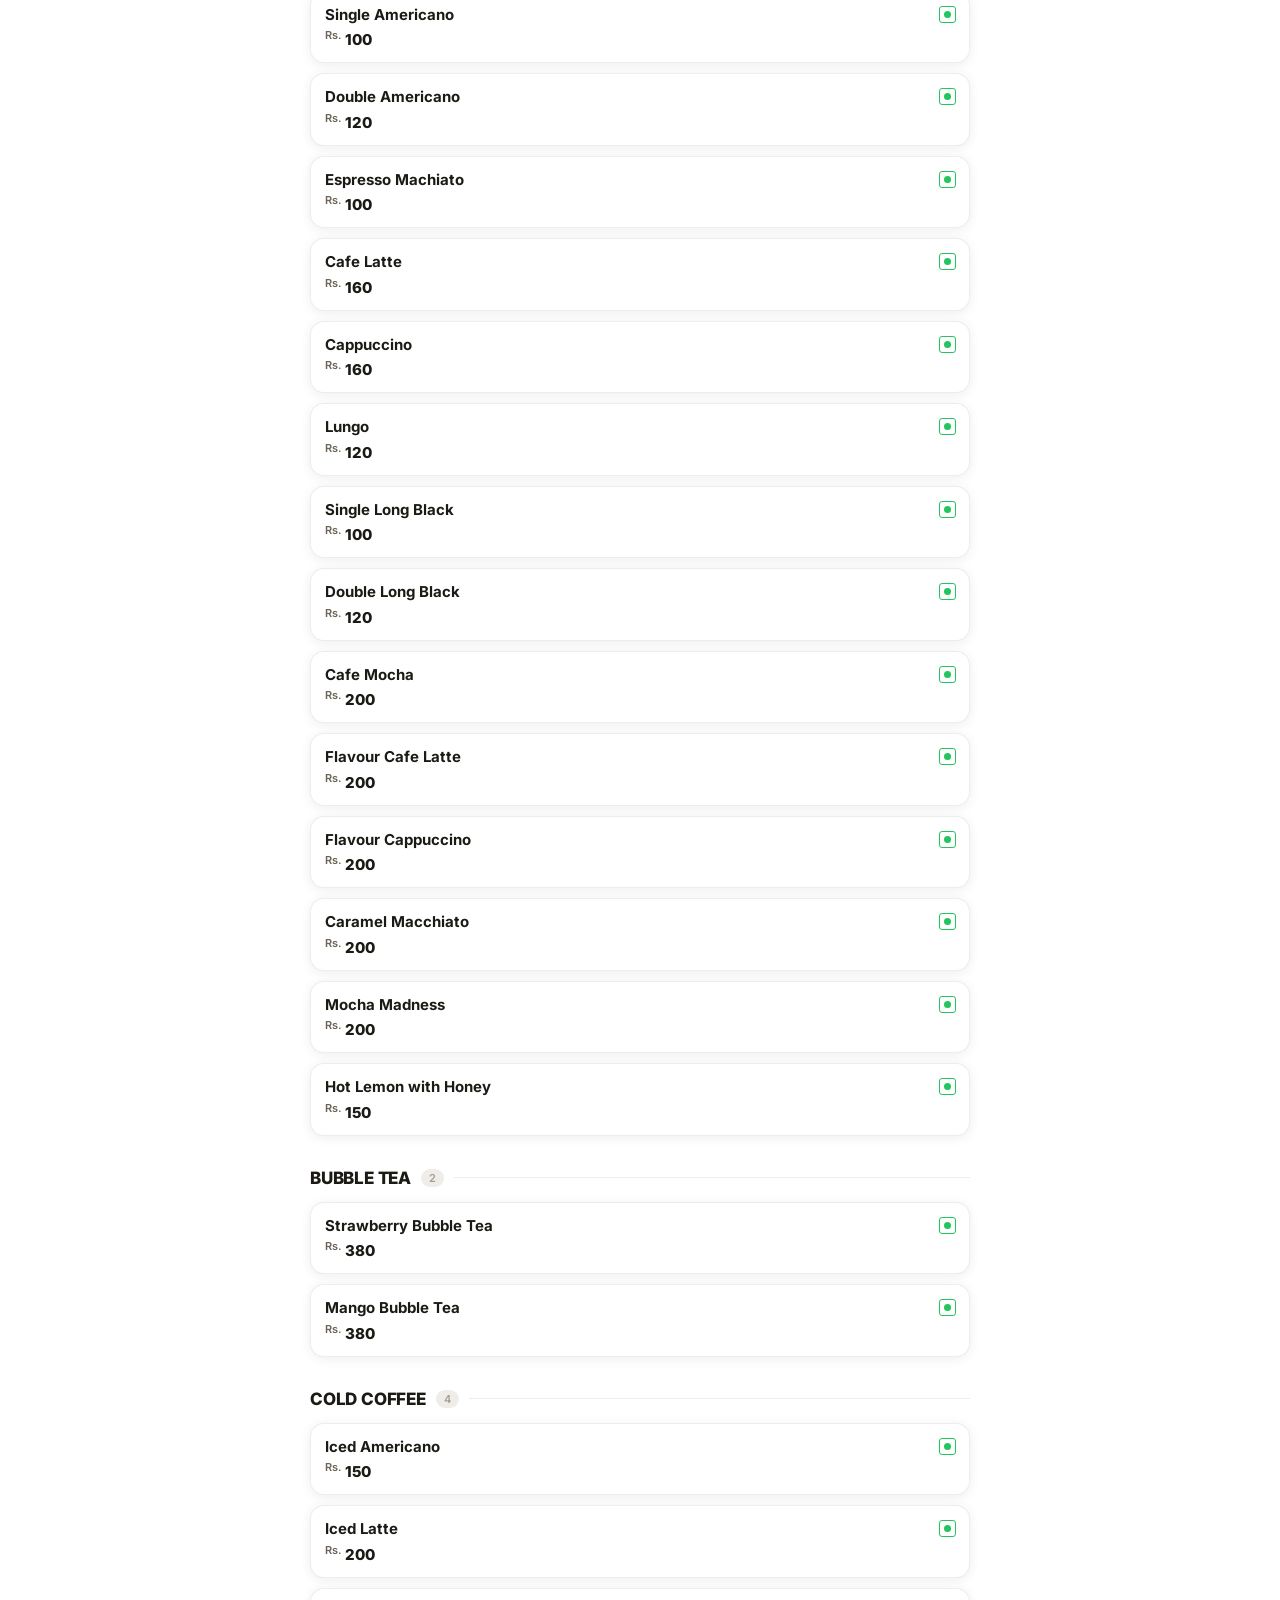
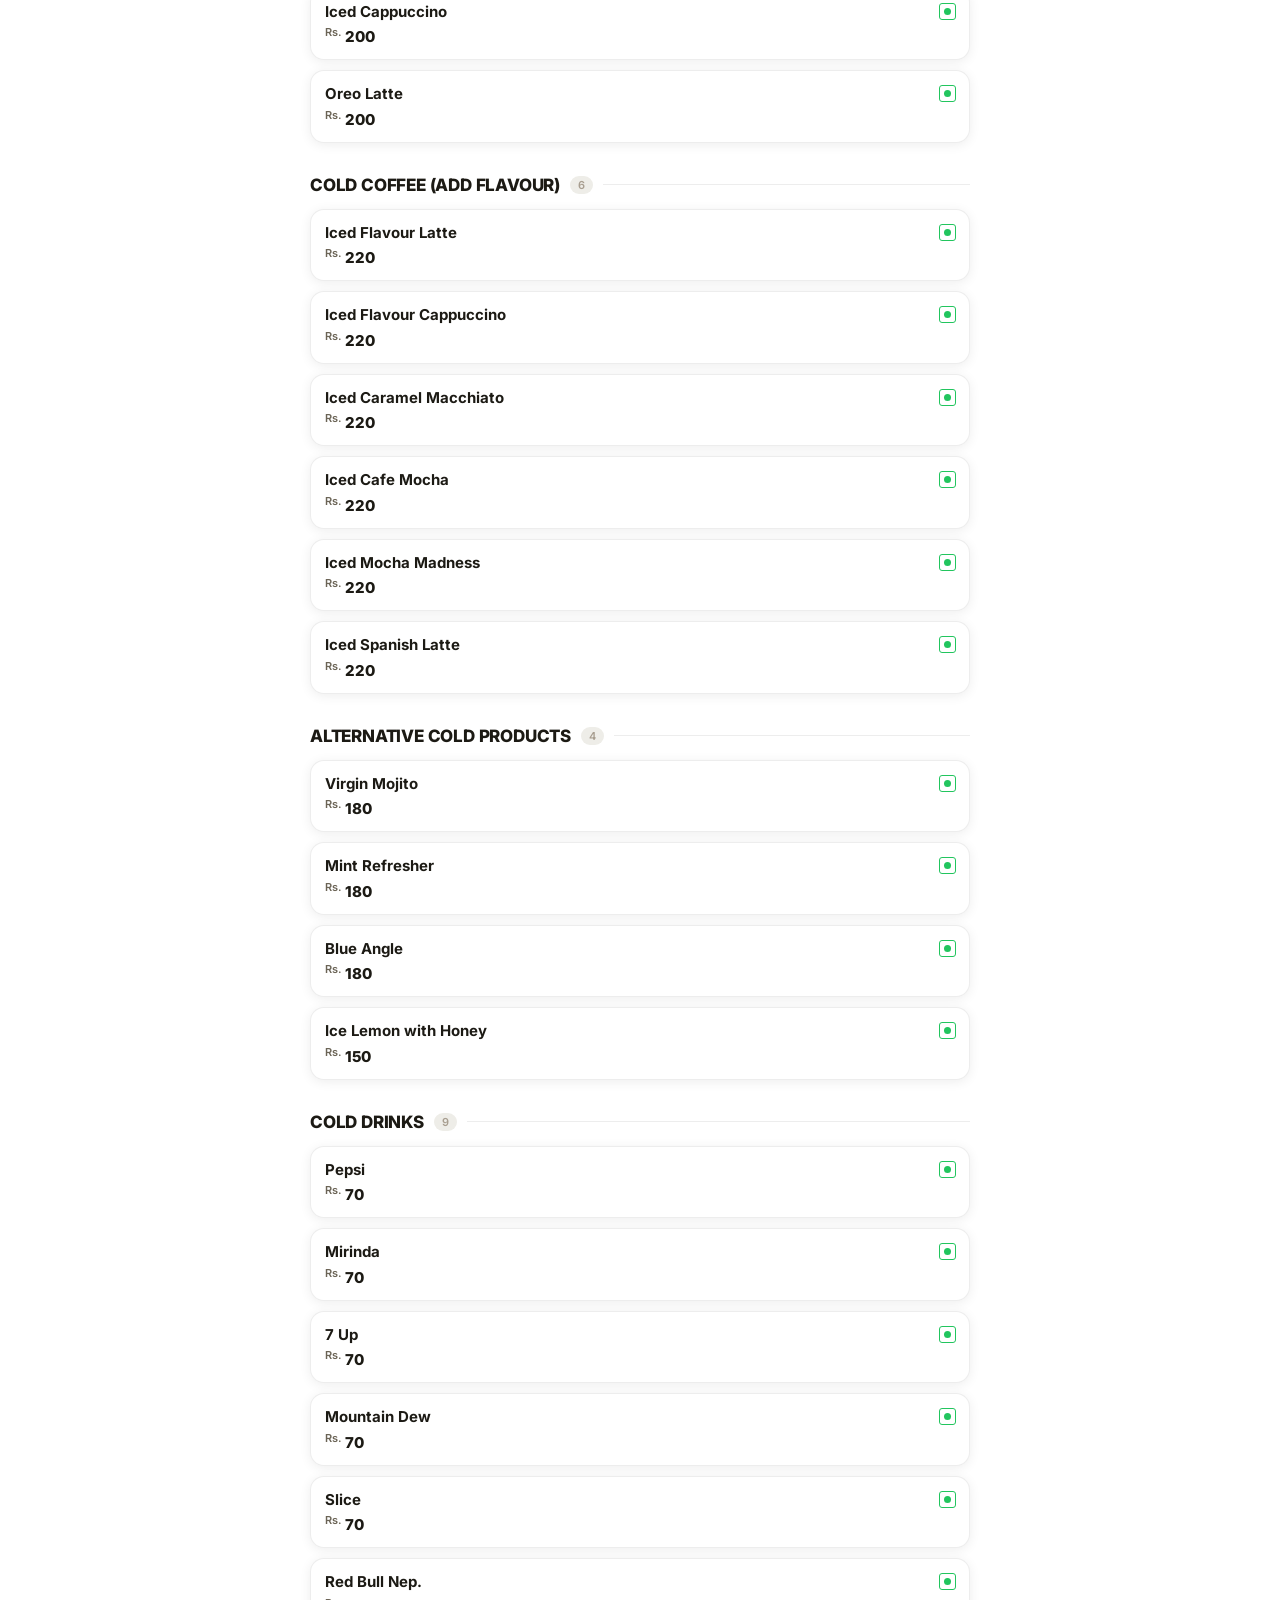
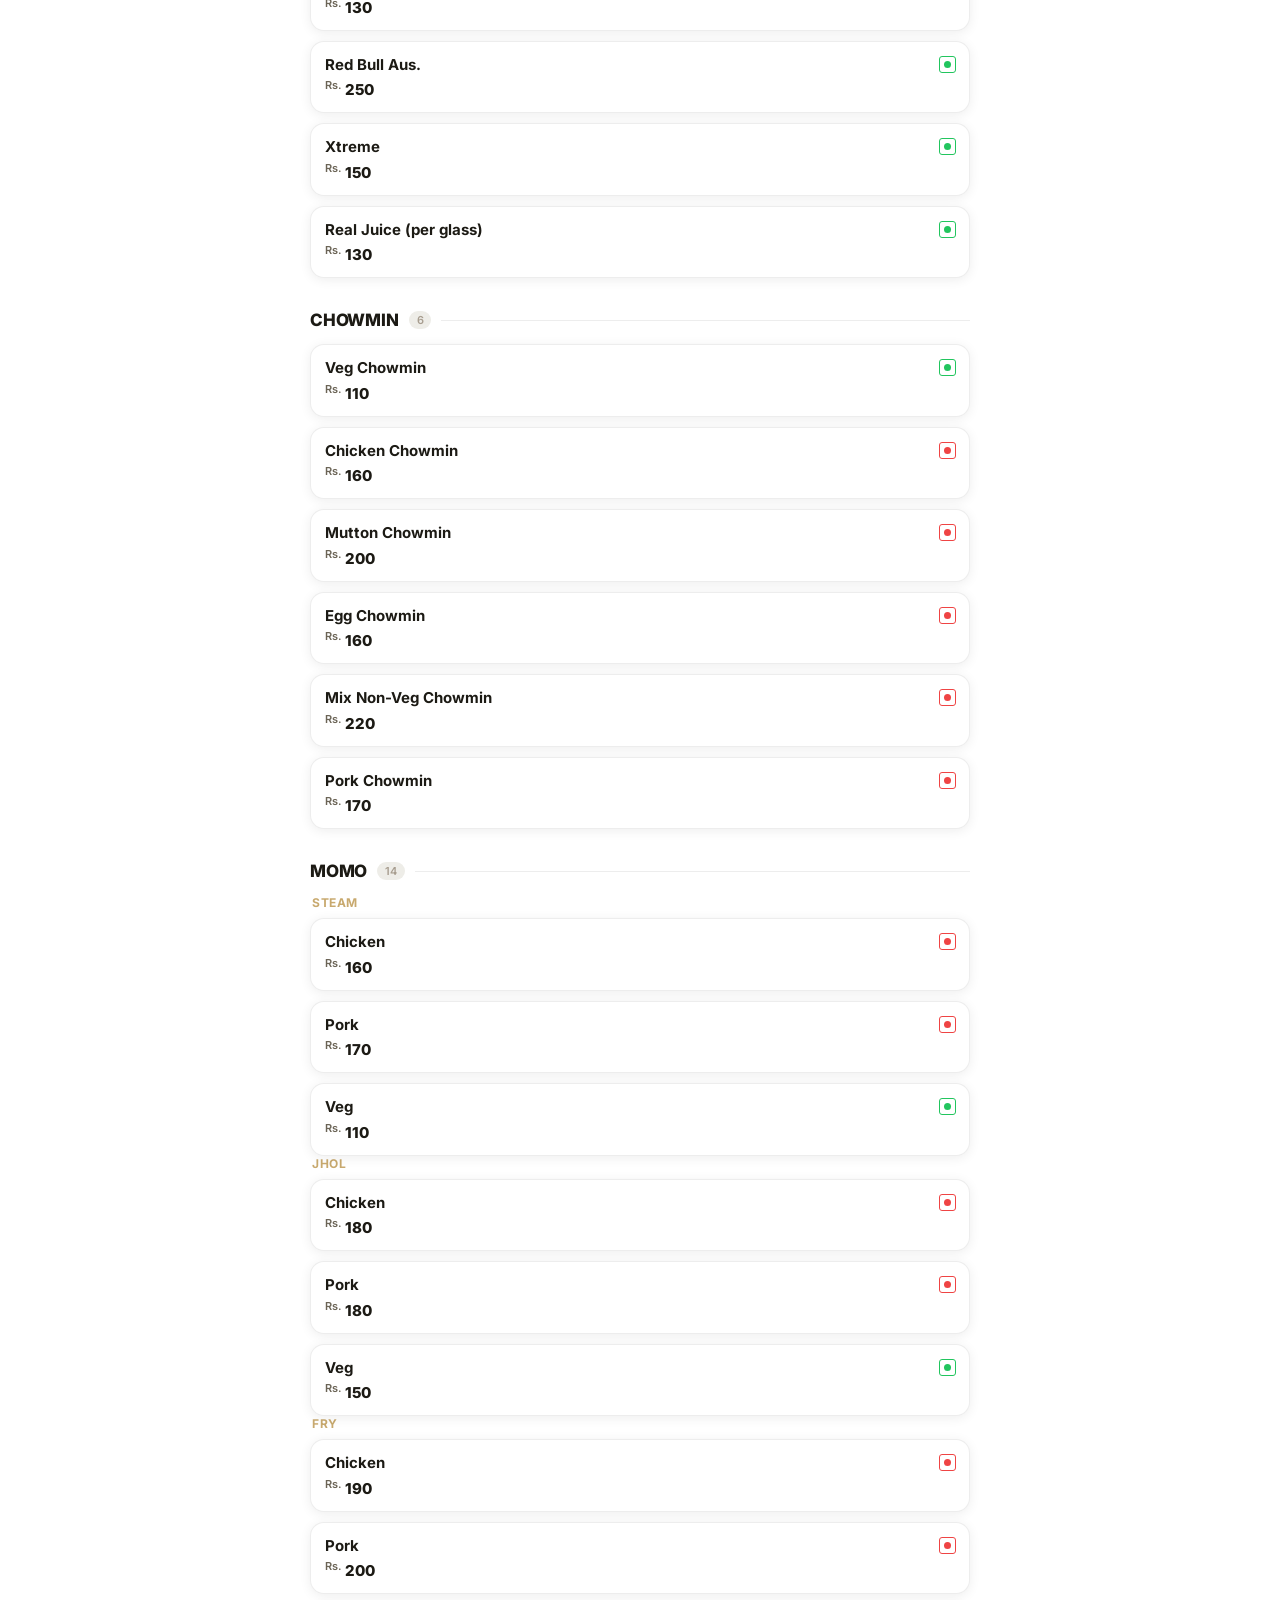
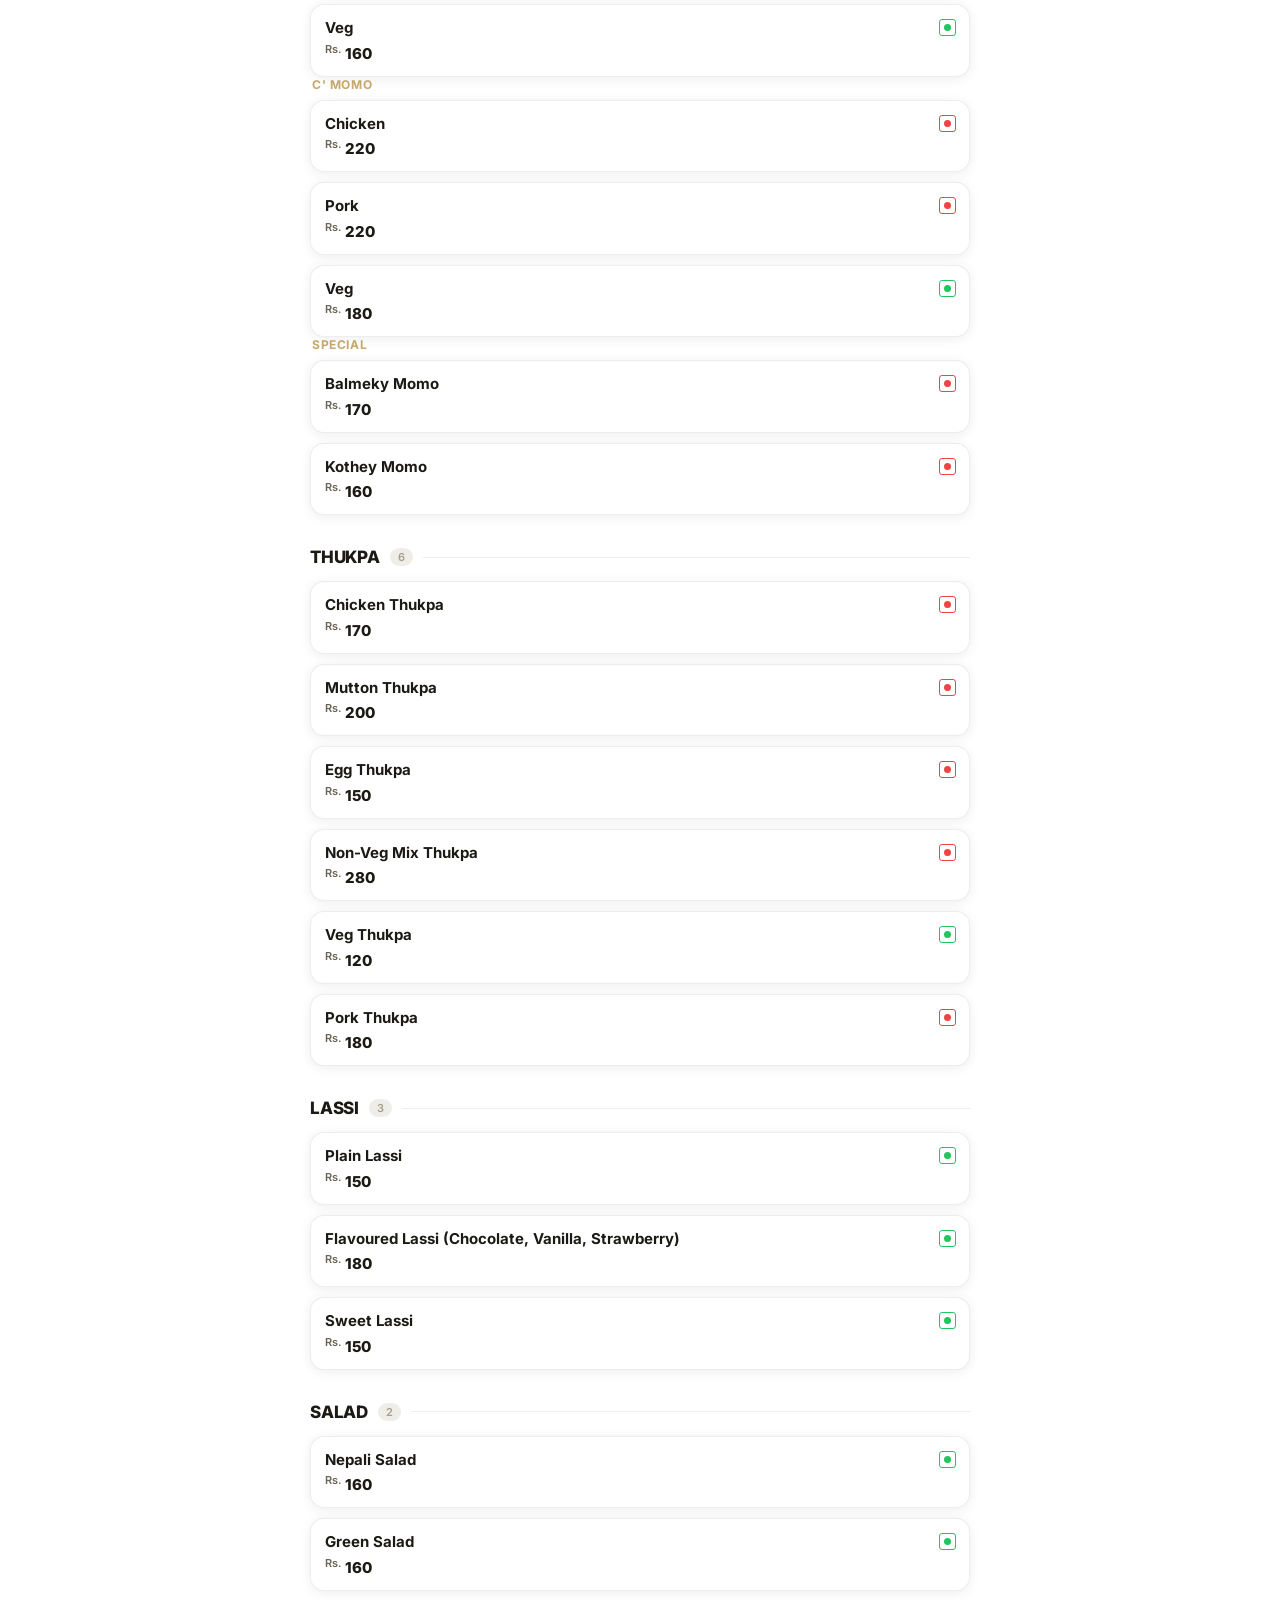
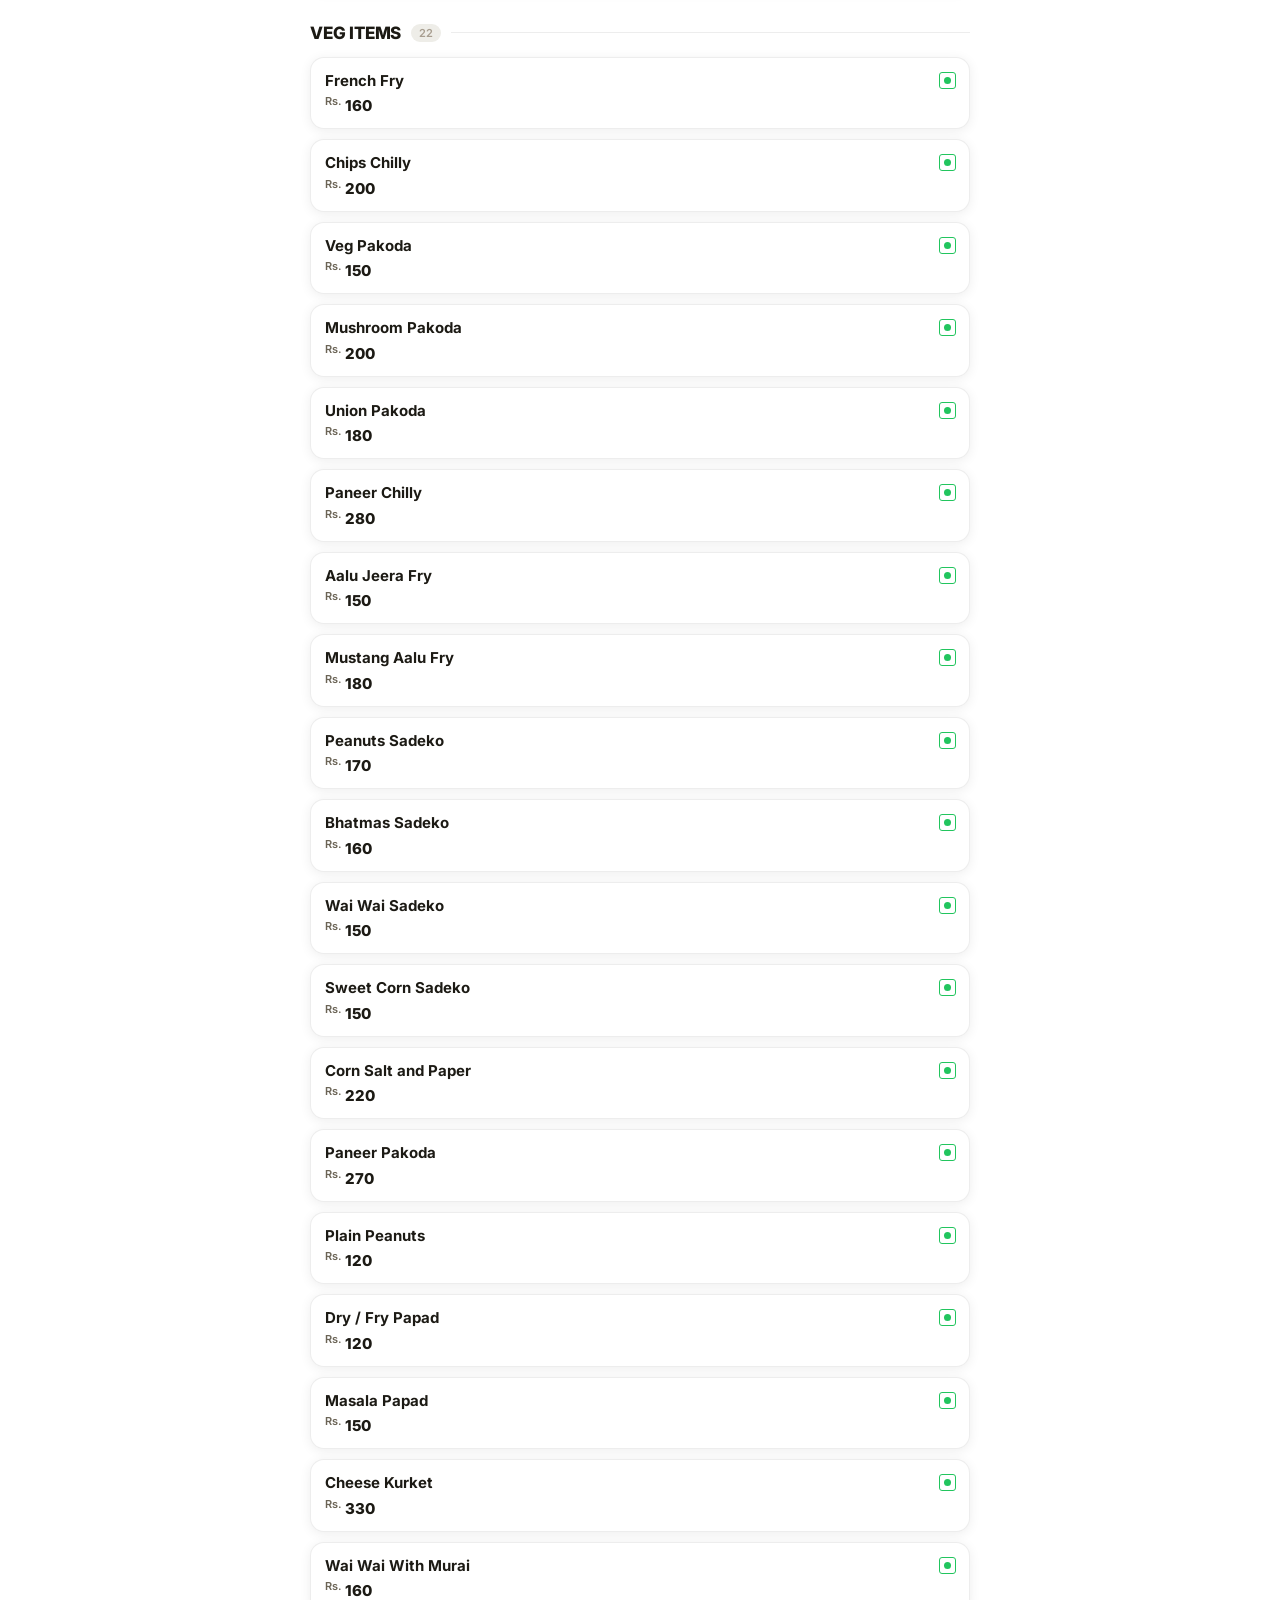
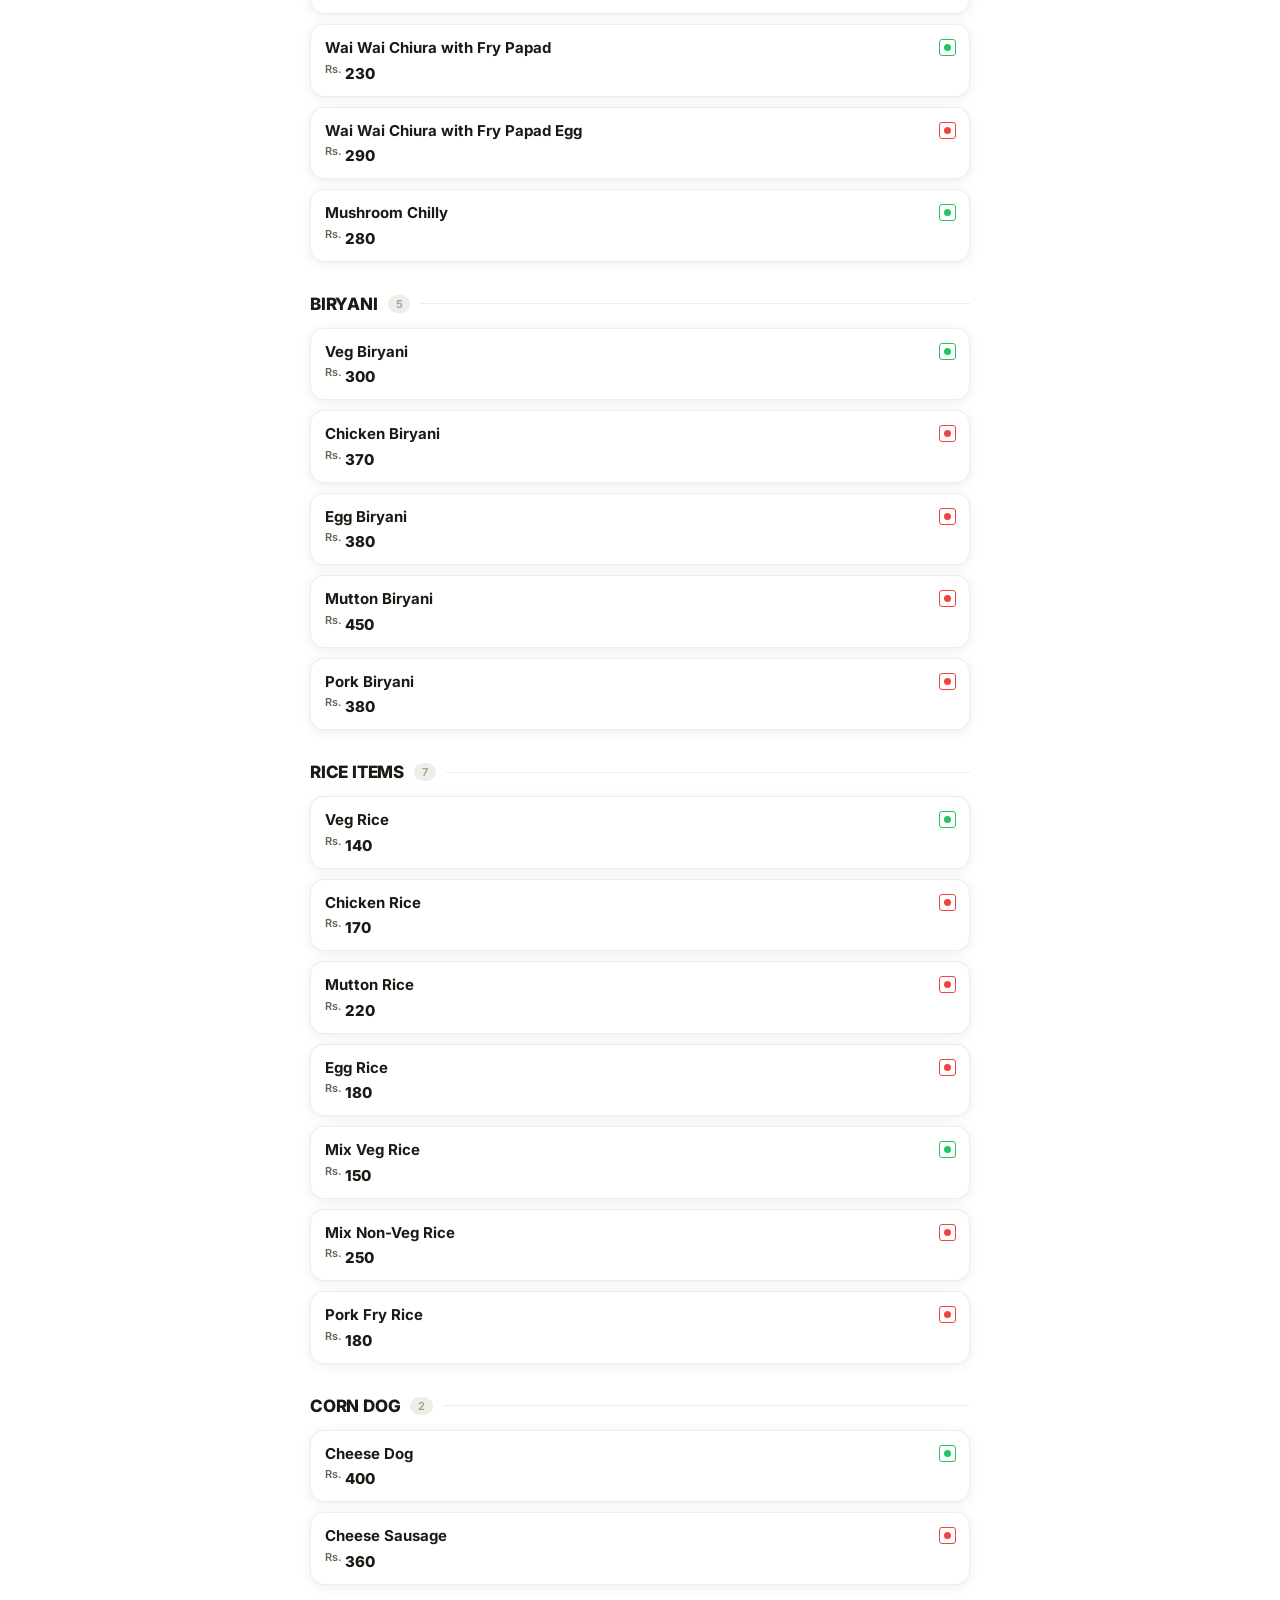
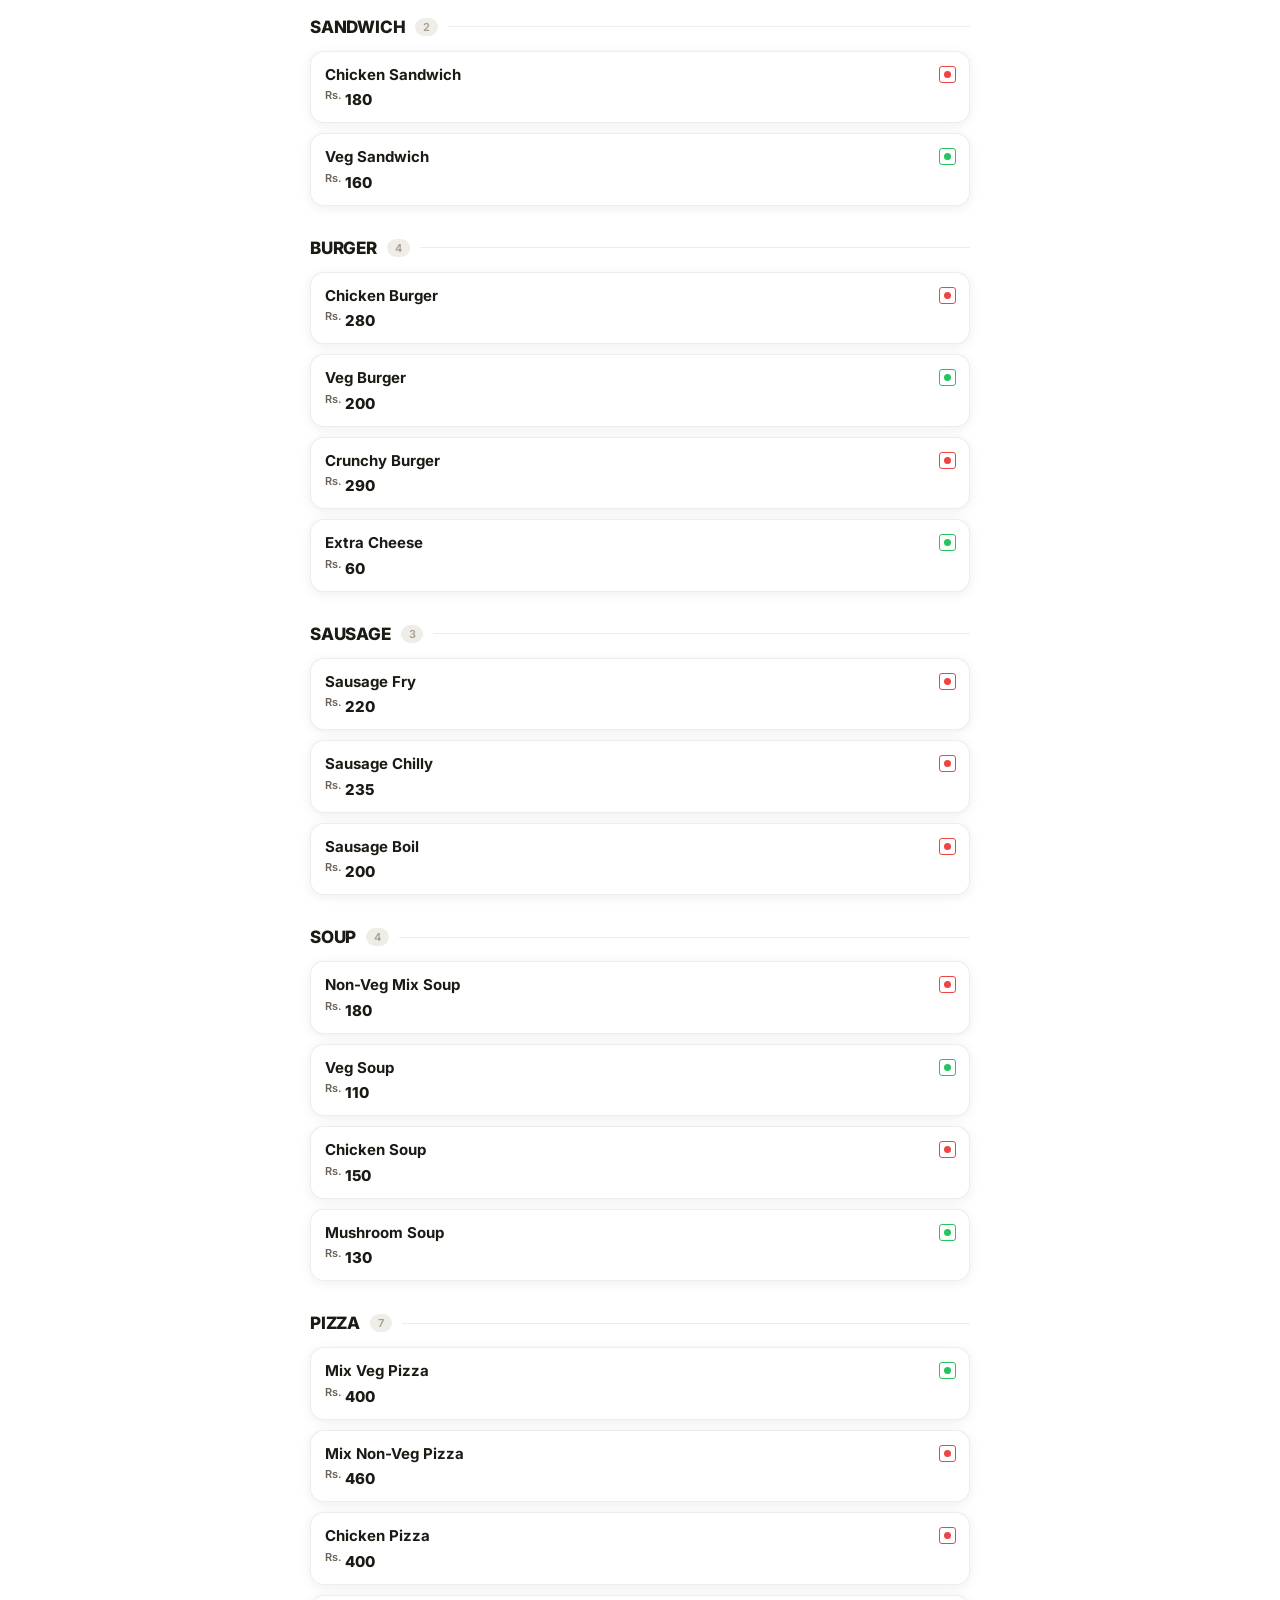
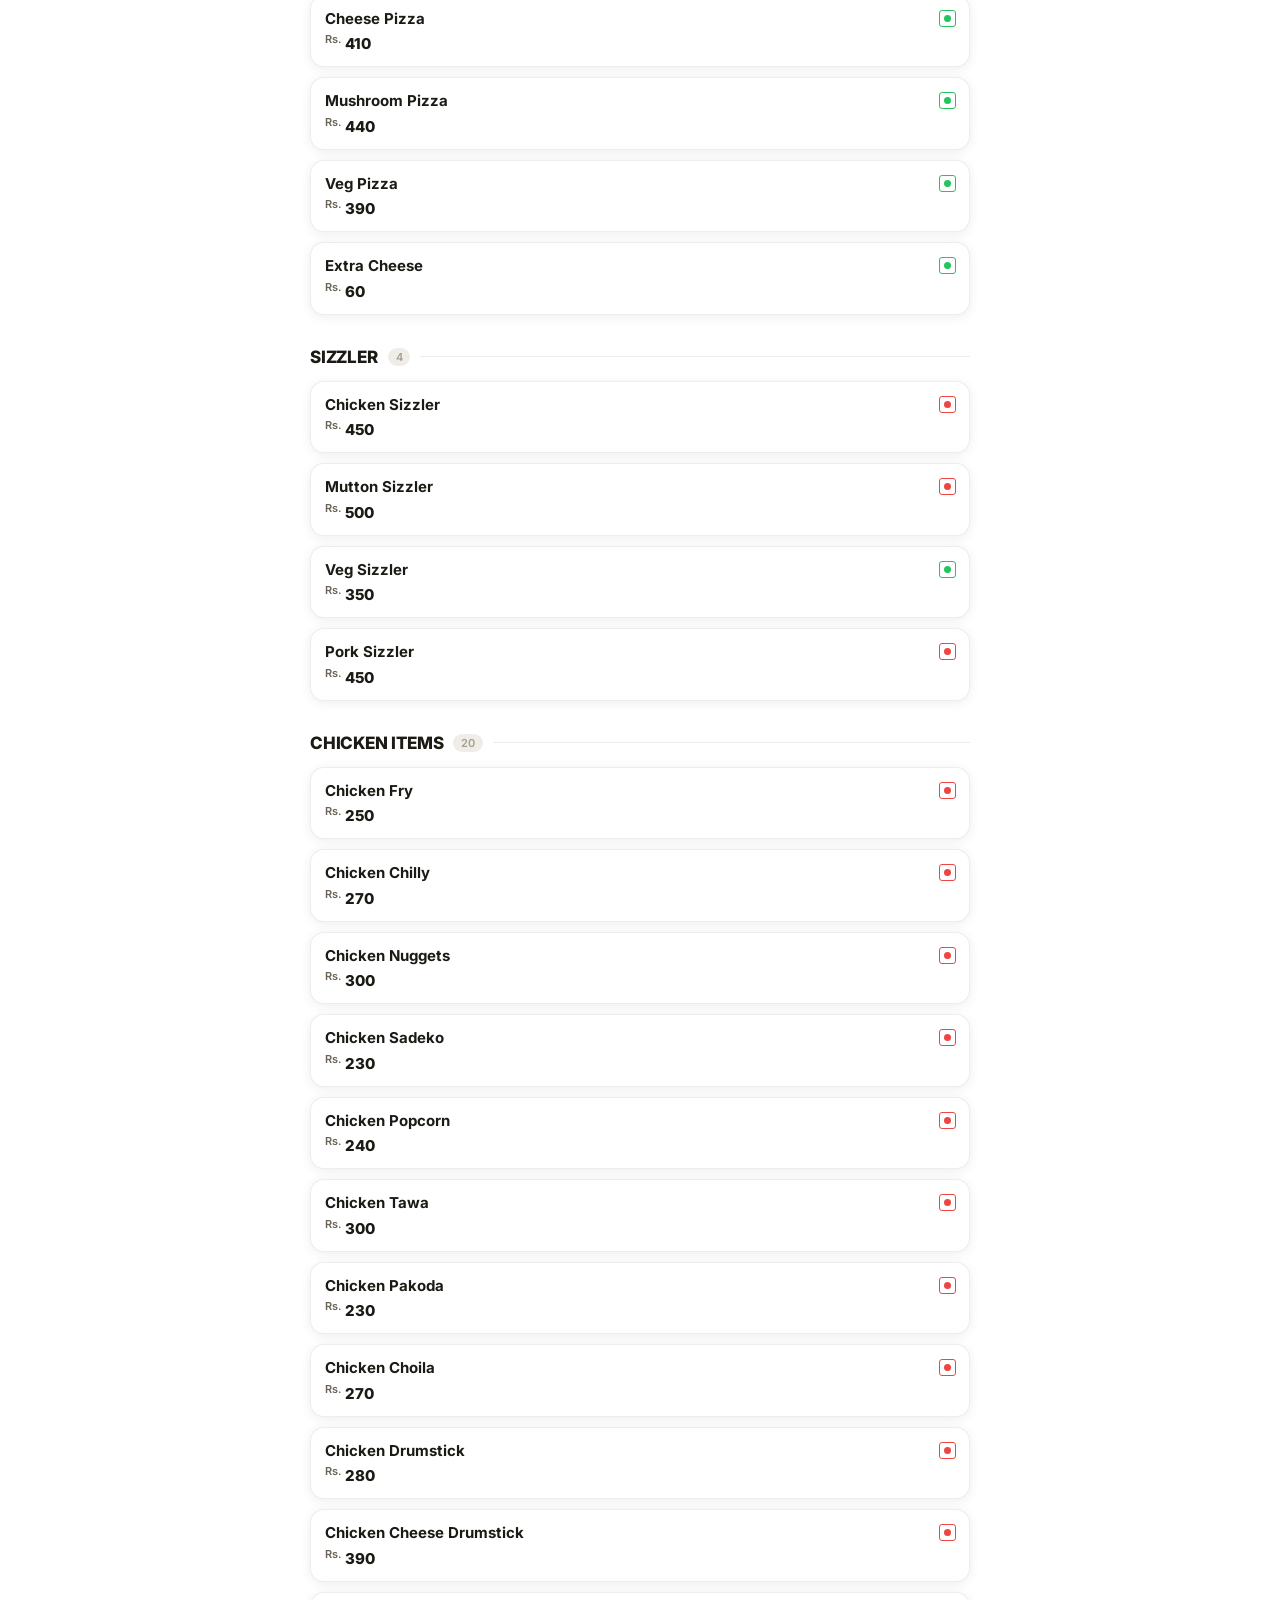
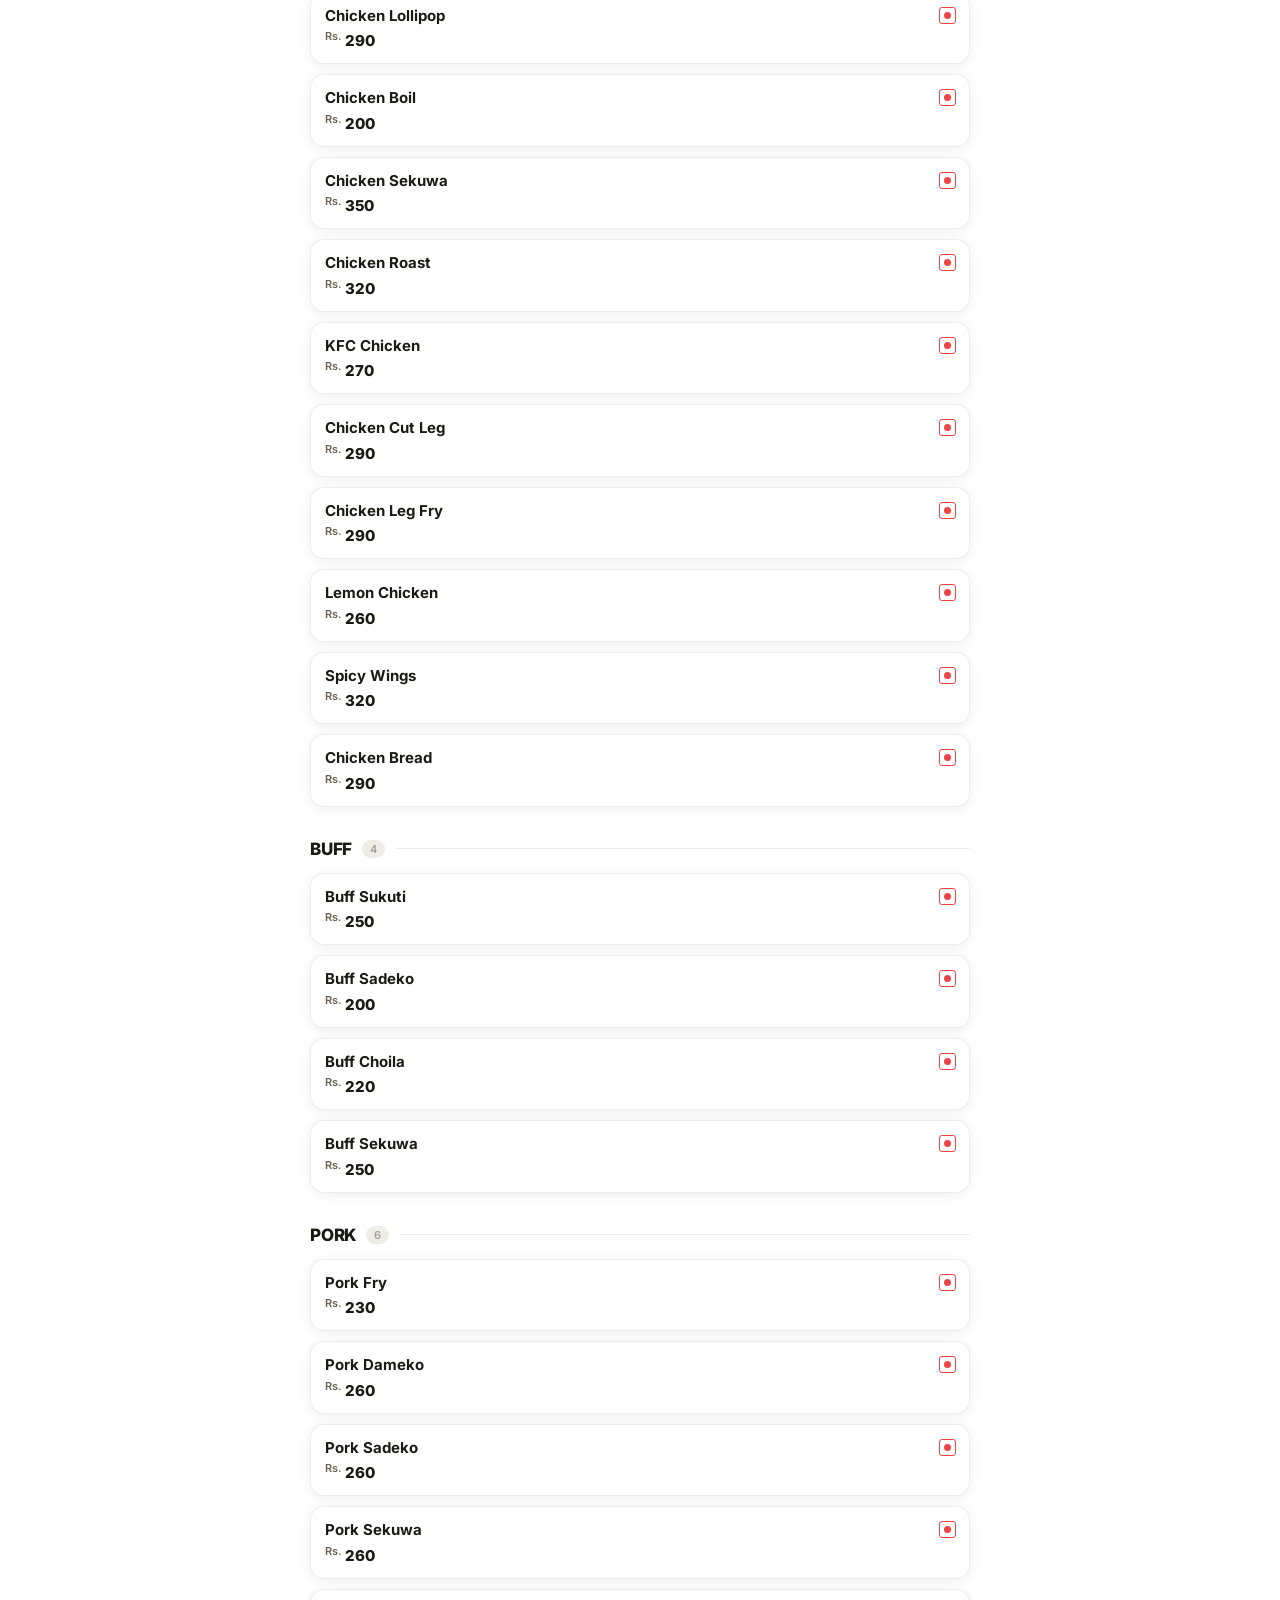
==== commit b259576c: "Fix logo transparency using PNG with transparent background" ====
--- a/index.html
+++ b/index.html
@@ -16,7 +16,7 @@
   <header class="header" id="header">
     <div class="header-top">
       <div class="brand">
-        <div class="brand-logo"><img src="logo.jpg" alt="KBR Logo" /></div>
+        <div class="brand-logo"><img src="logo.png" alt="KBR Logo" /></div>
         <div class="brand-text">
           <h1 class="brand-name">KBR Restro &amp; Bar</h1>
           <div class="brand-meta">
--- a/style.css
+++ b/style.css
@@ -37,20 +37,29 @@
    RESET
 ═══════════════════════════════════════════════ */
 *,*::before,*::after{box-sizing:border-box;margin:0;padding:0}
-html{scroll-behavior:smooth}
+html{
+  scroll-behavior:smooth;
+  min-height:100%;
+}
+html::before{
+  content:'';
+  position:fixed;inset:0;
+  background:url('bg.jpg') center/cover no-repeat;
+  z-index:-2;
+}
 body{
   font-family:'Inter',system-ui,sans-serif;
-  background:var(--bg) url('bg.jpg') center/cover fixed;
+  background:transparent;
   color:var(--text);
   -webkit-font-smoothing:antialiased;
   overflow-x:hidden;
-  transition:background var(--t),color var(--t);
+  transition:color var(--t);
 }
 body::before{
   content:'';
   position:fixed;inset:0;
   background:rgba(245,244,240,.40);
-  z-index:0;pointer-events:none;
+  z-index:-1;pointer-events:none;
 }
 [data-theme="dark"] body::before{
   background:rgba(17,16,9,.55);
@@ -82,8 +91,15 @@
   overflow:hidden;
   box-shadow:0 4px 14px rgba(200,169,110,.30);
 }
+[data-theme="dark"] .brand-logo{
+  background:transparent;
+  box-shadow:none;
+}
 .brand-logo img{
   width:100%;height:100%;object-fit:contain;
+}
+[data-theme="dark"] .brand-logo img{
+  filter:brightness(1.1);
 }
 .brand-name{
   font-size:17px;font-weight:800;letter-spacing:-.3px;
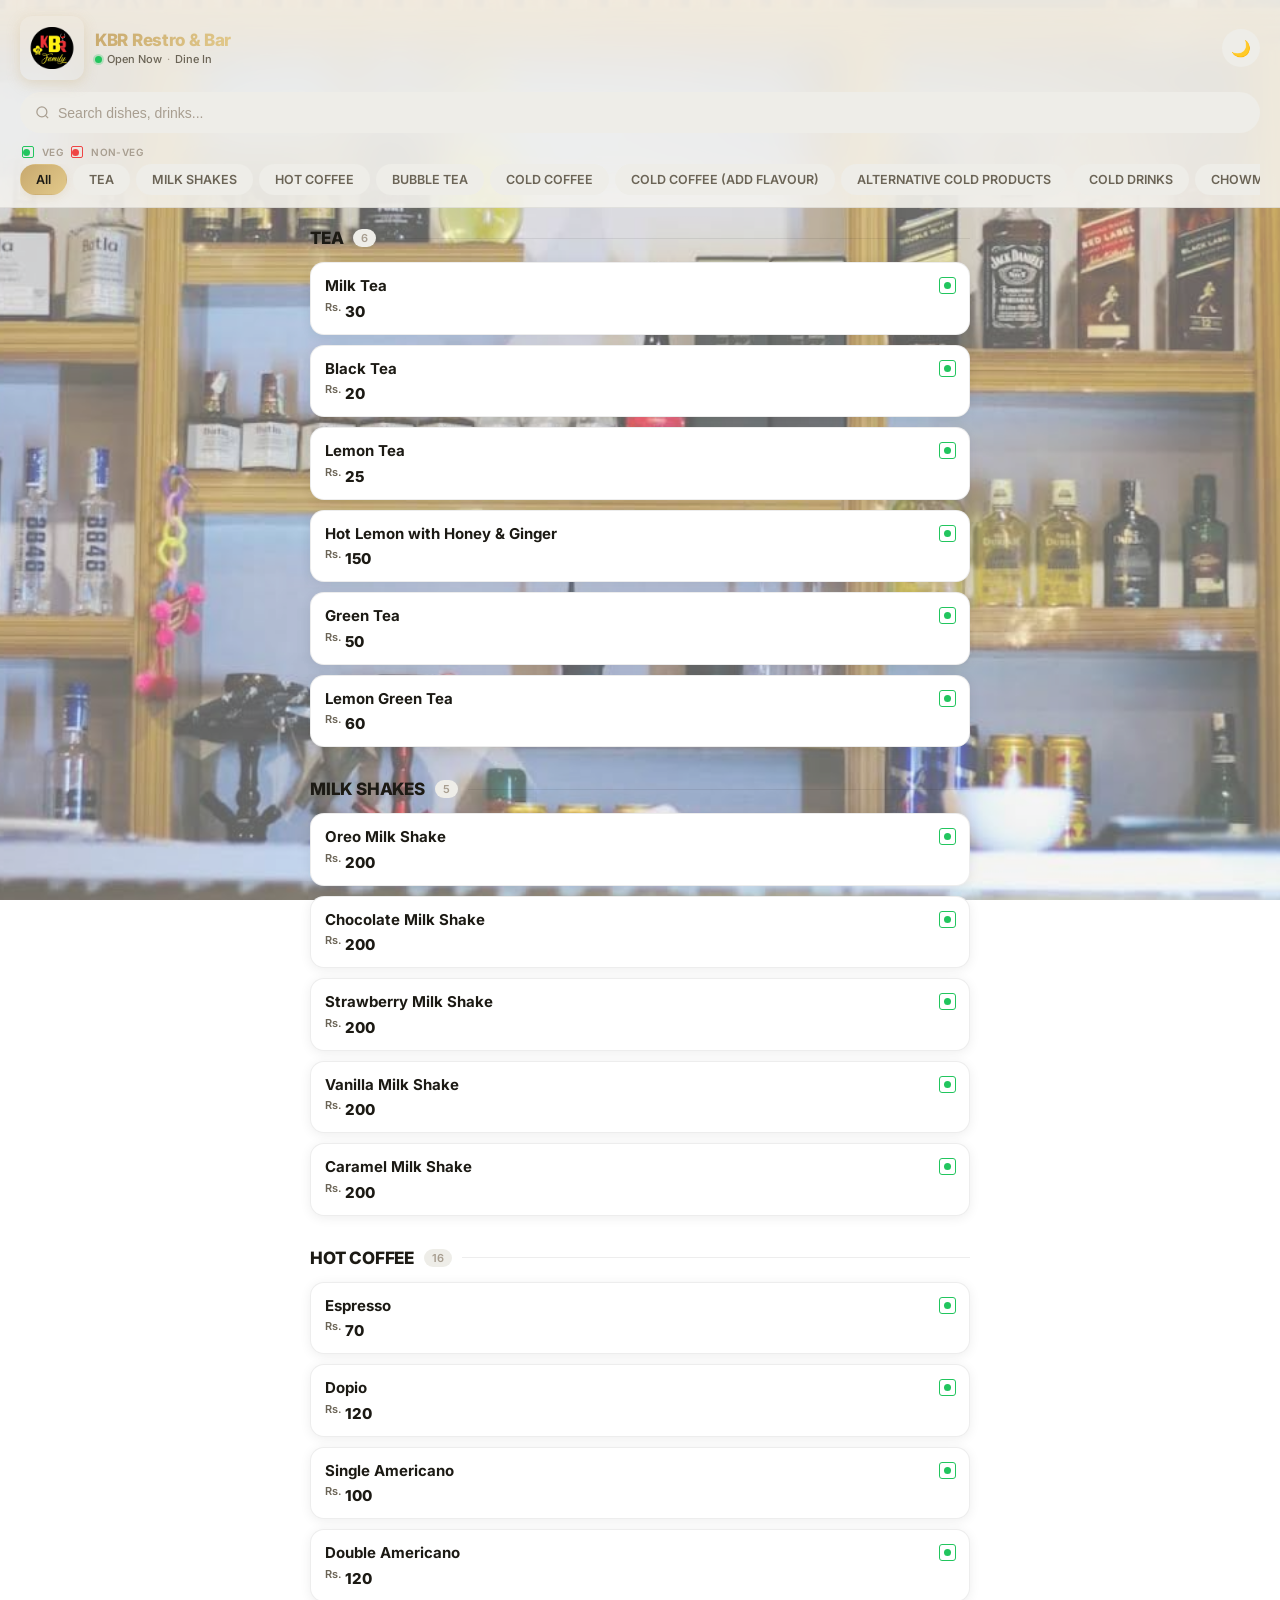
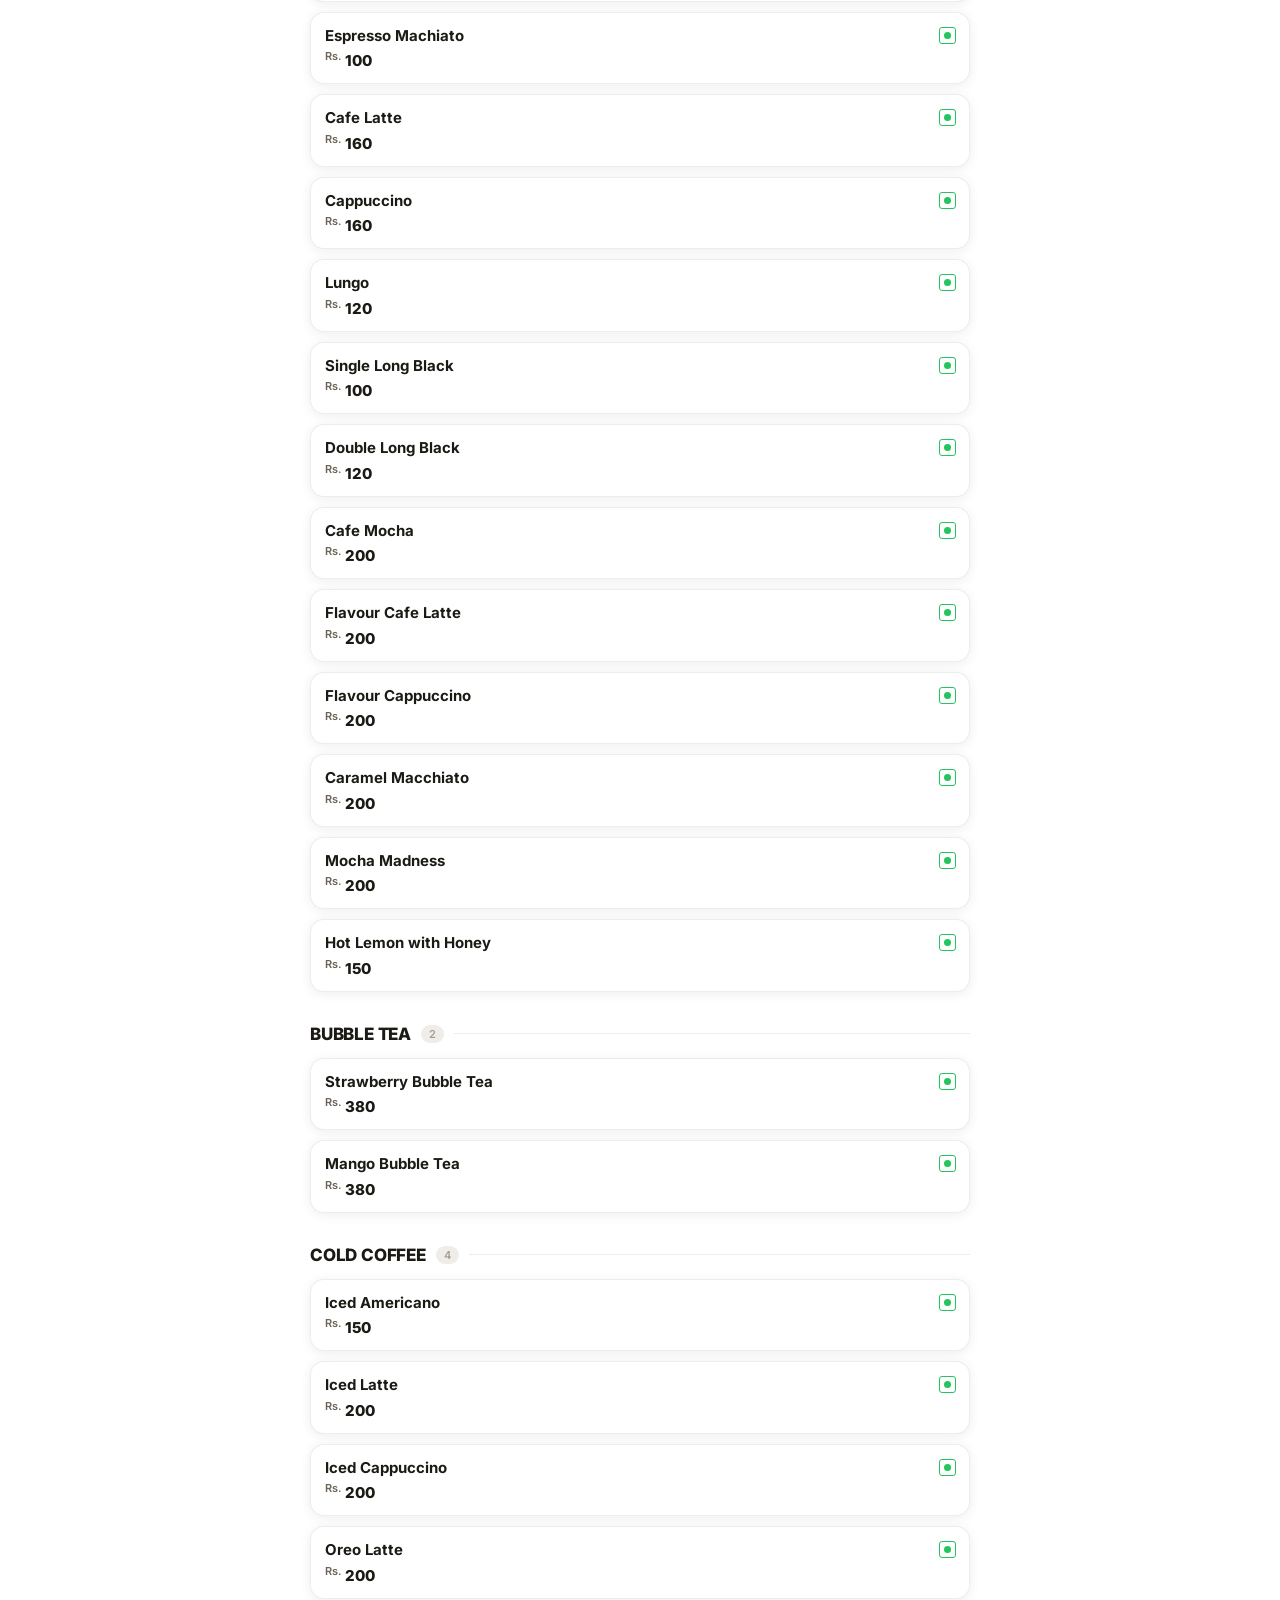
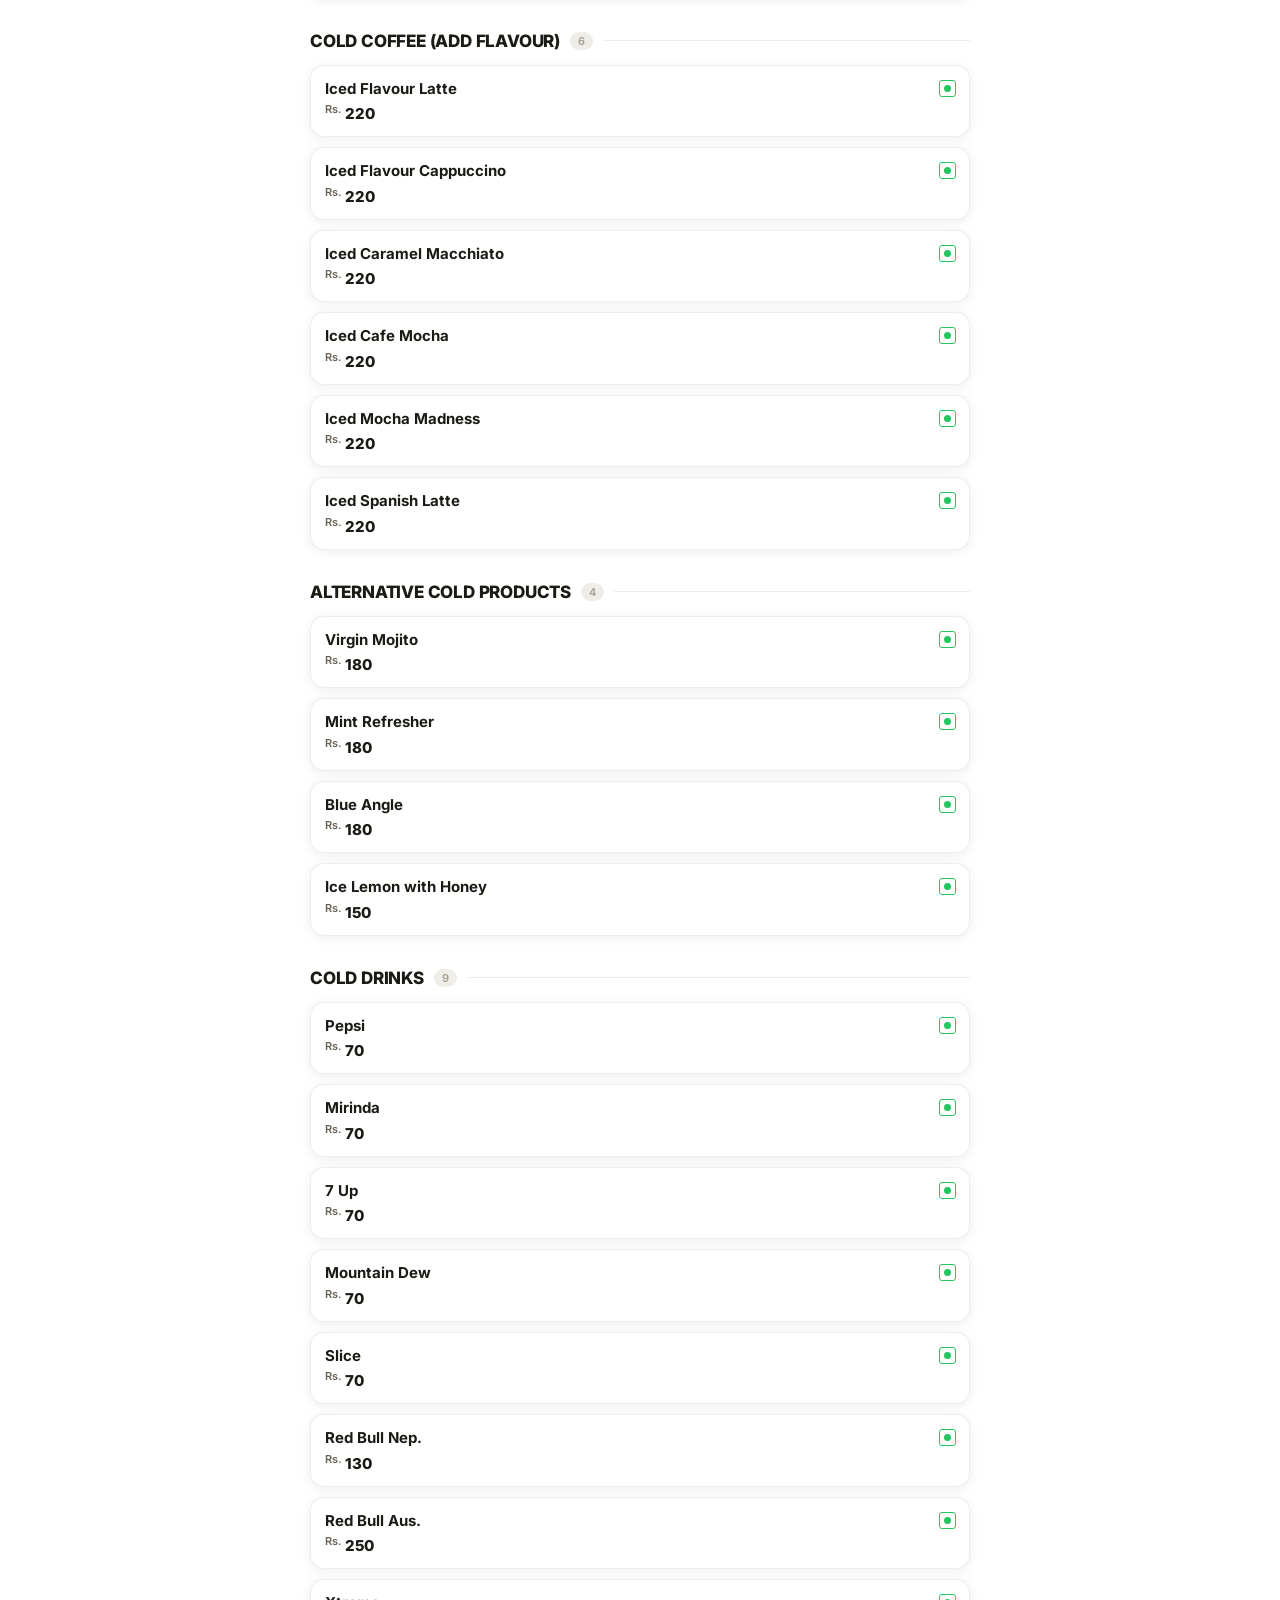
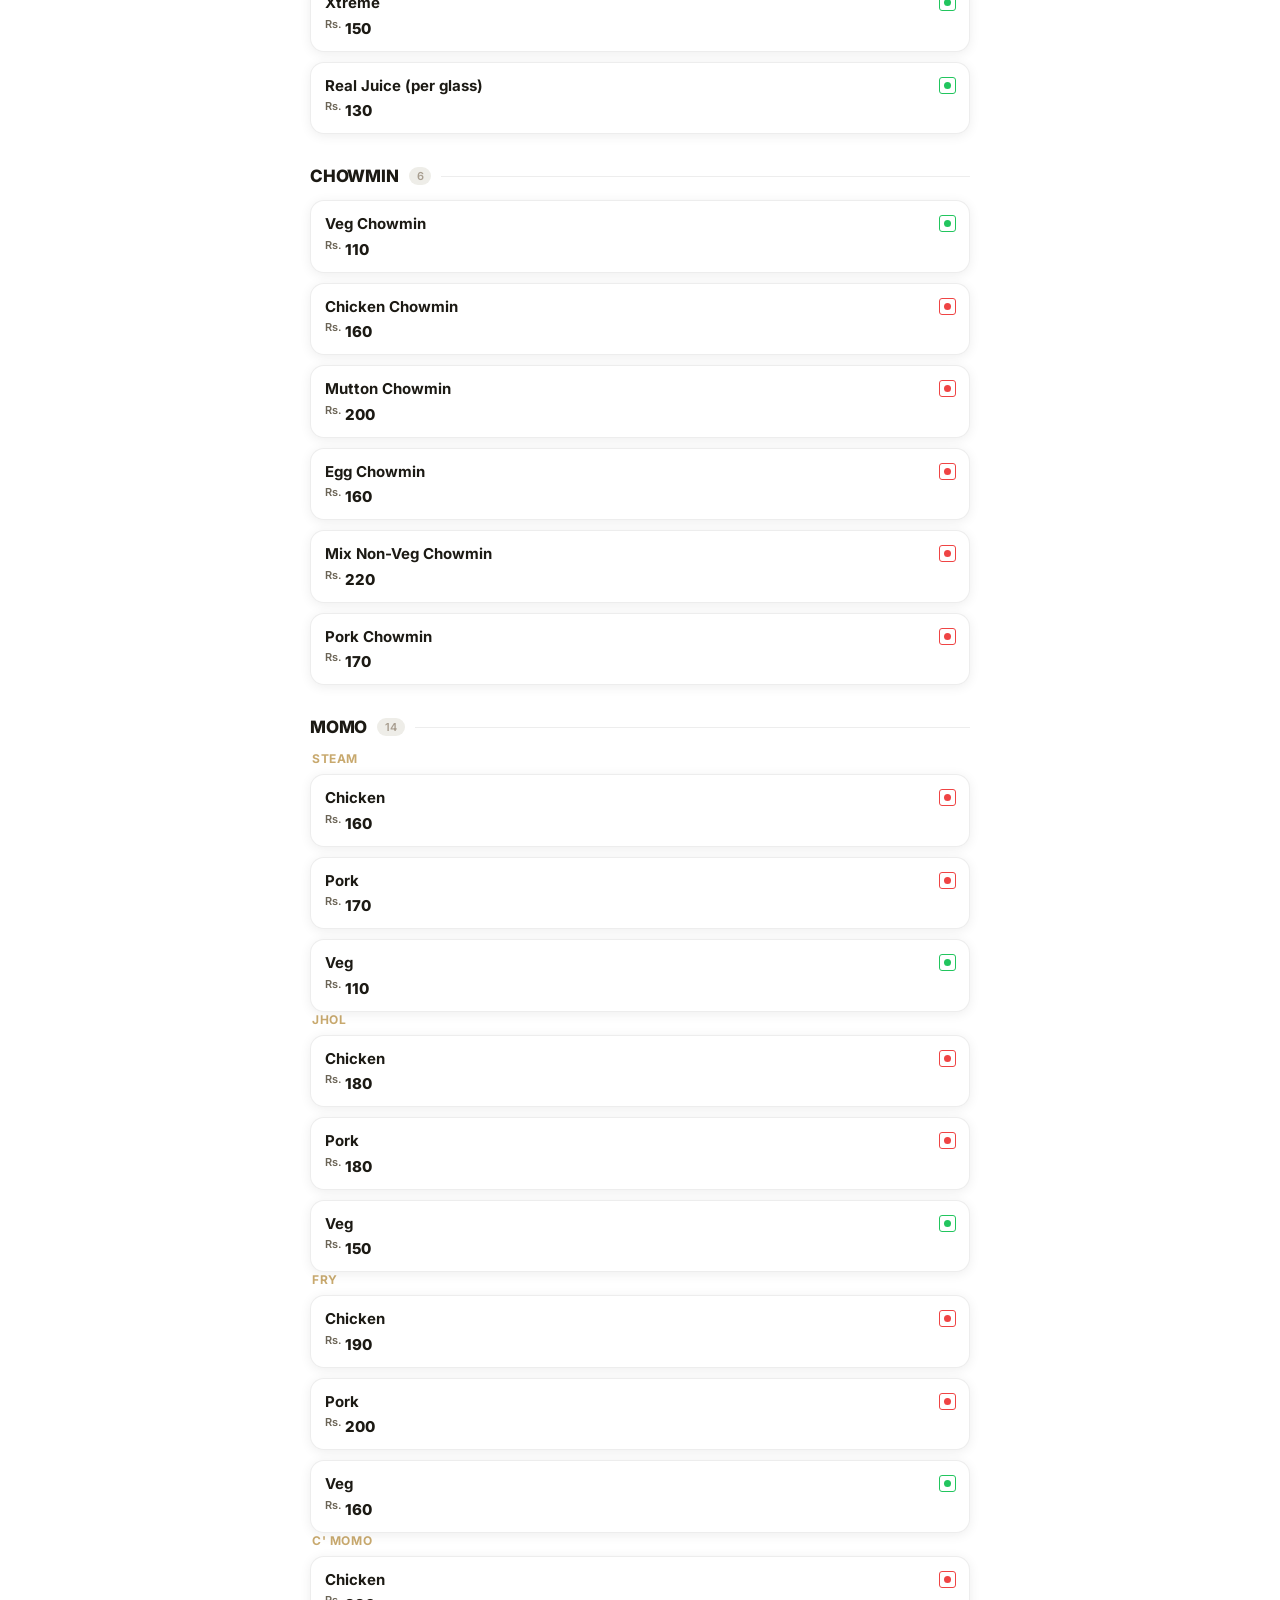
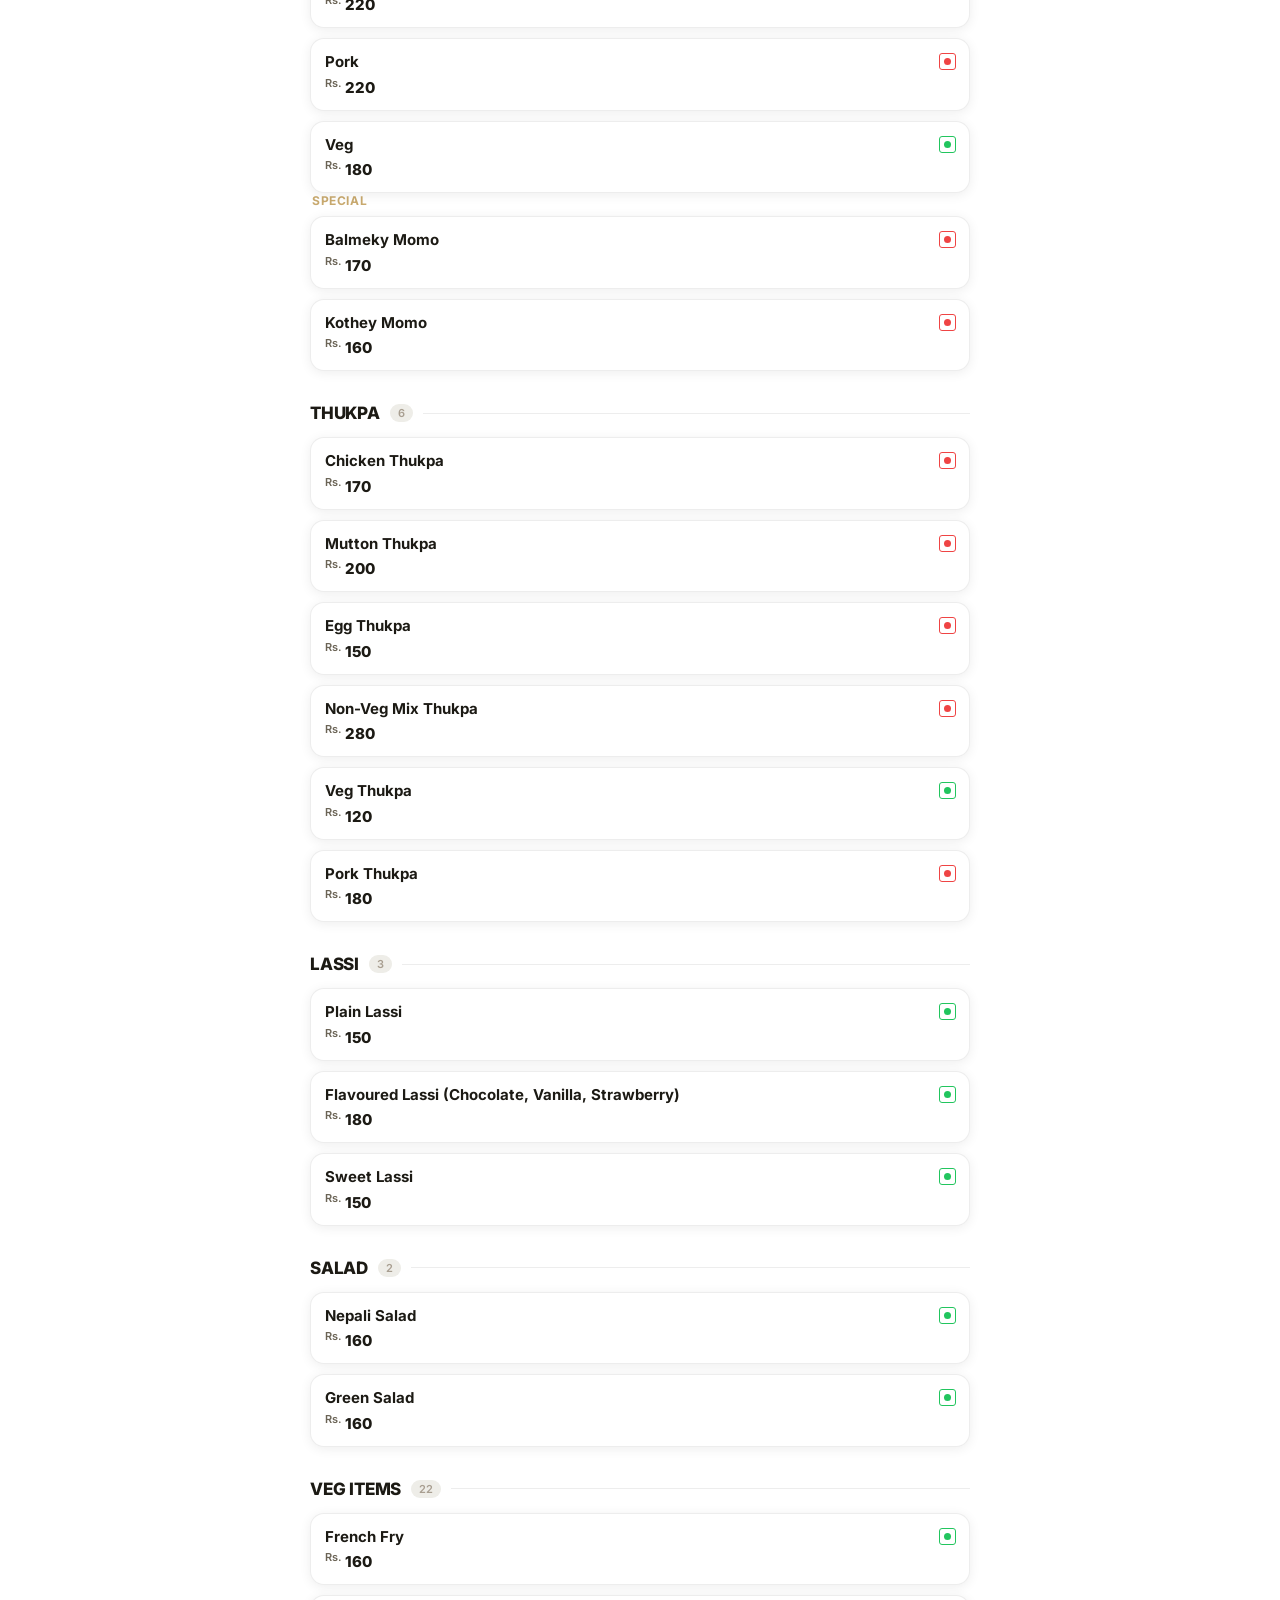
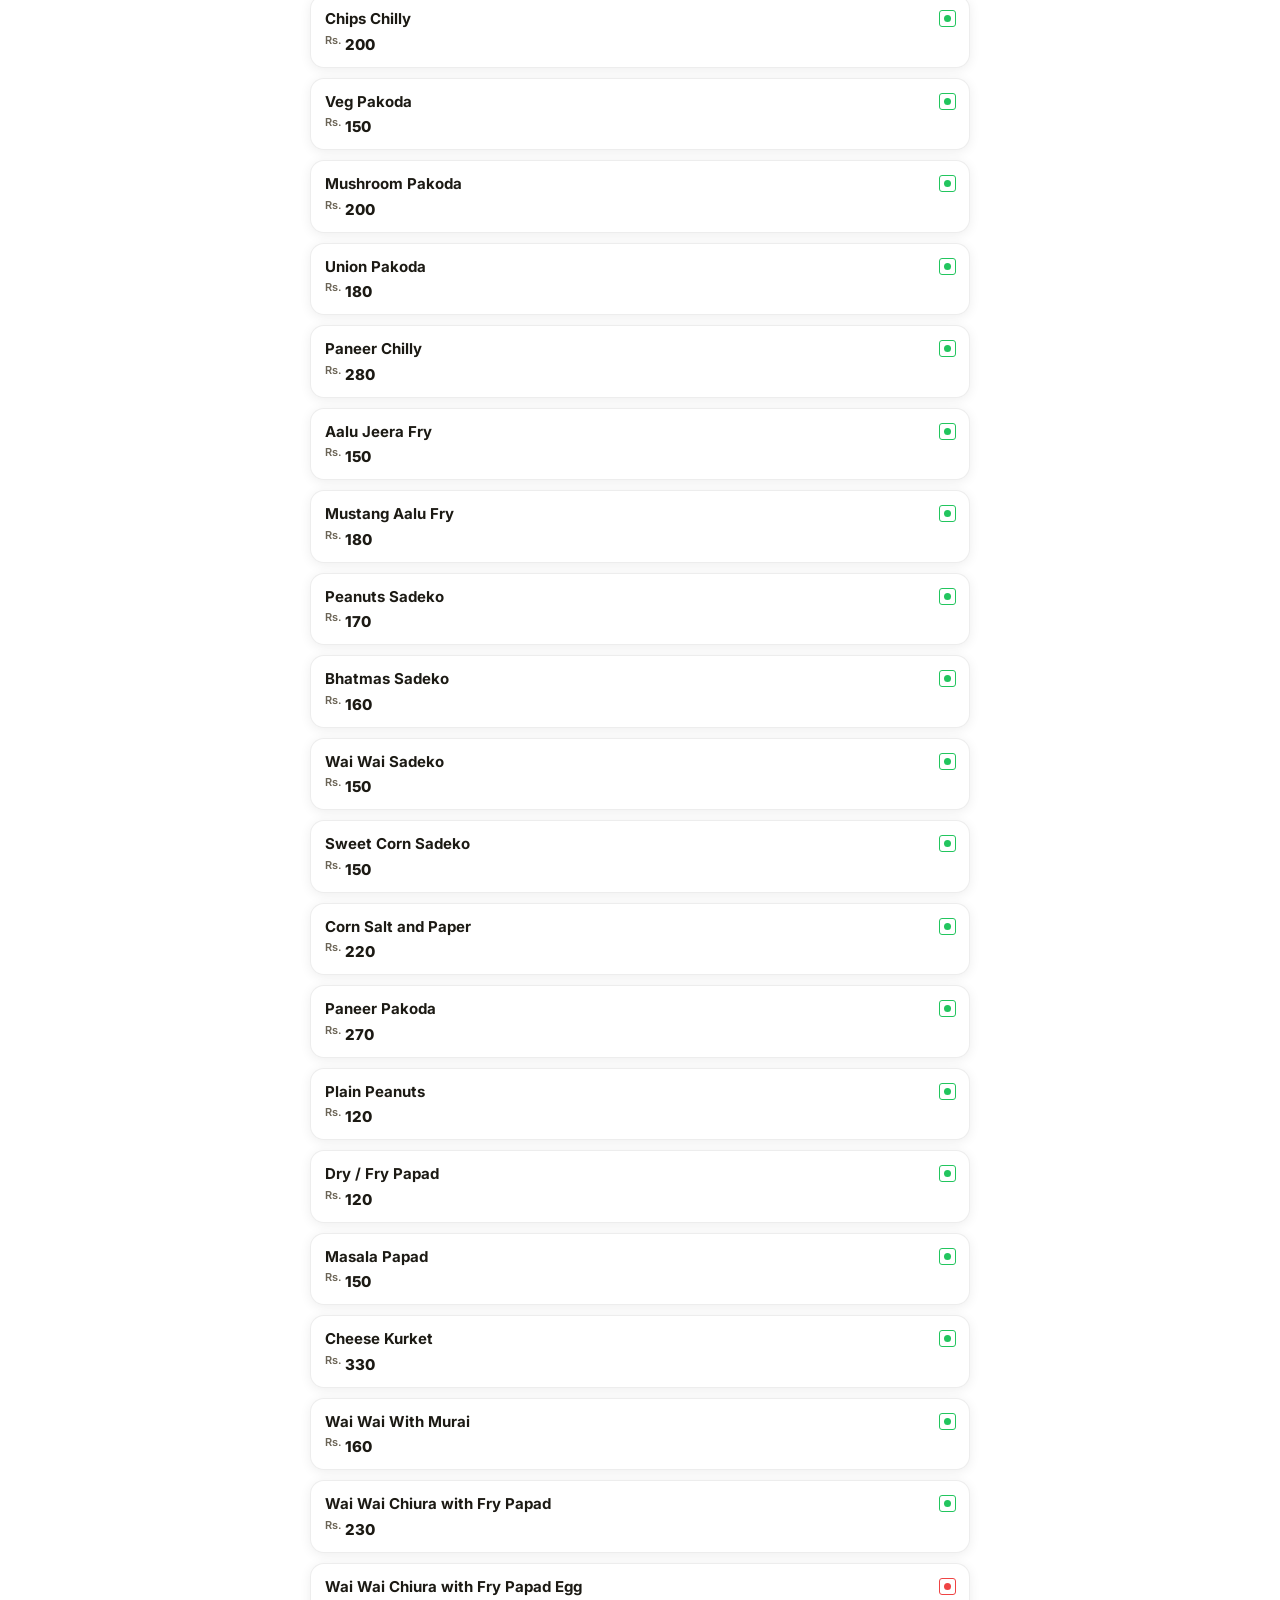
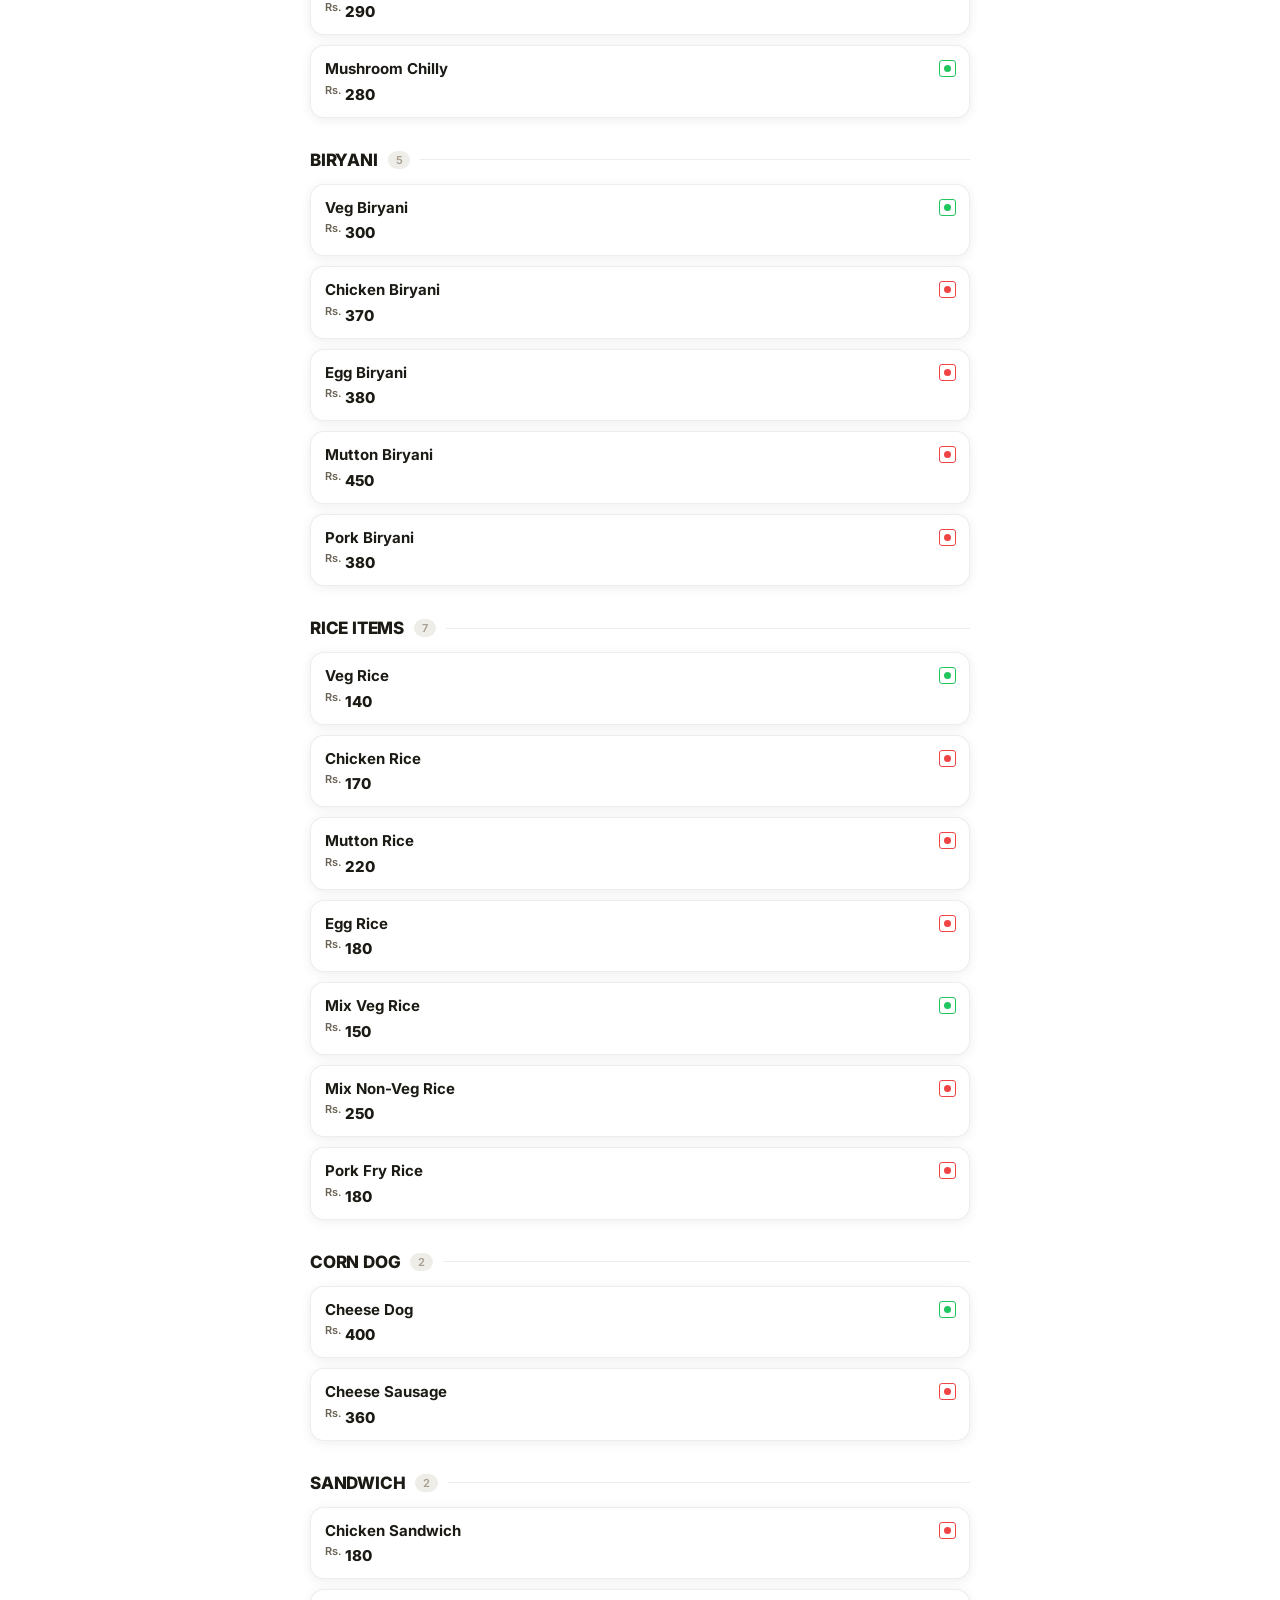
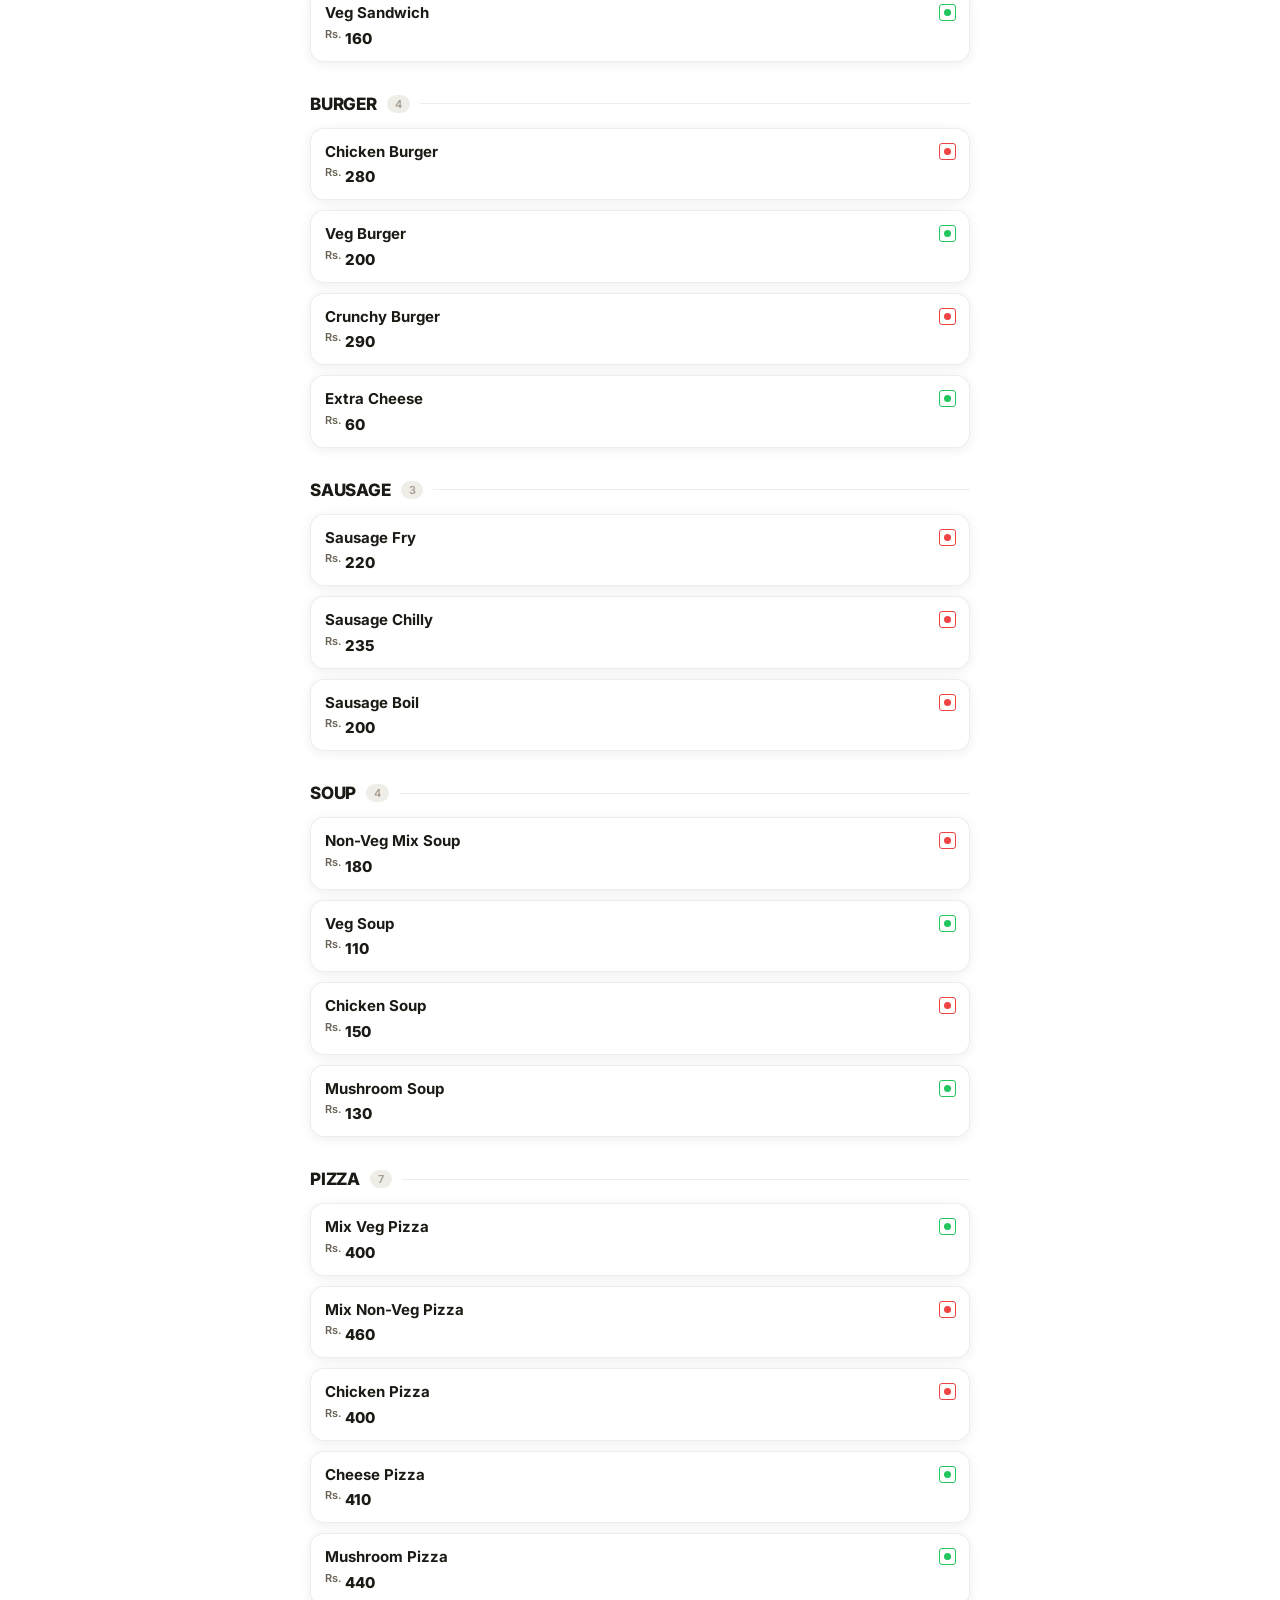
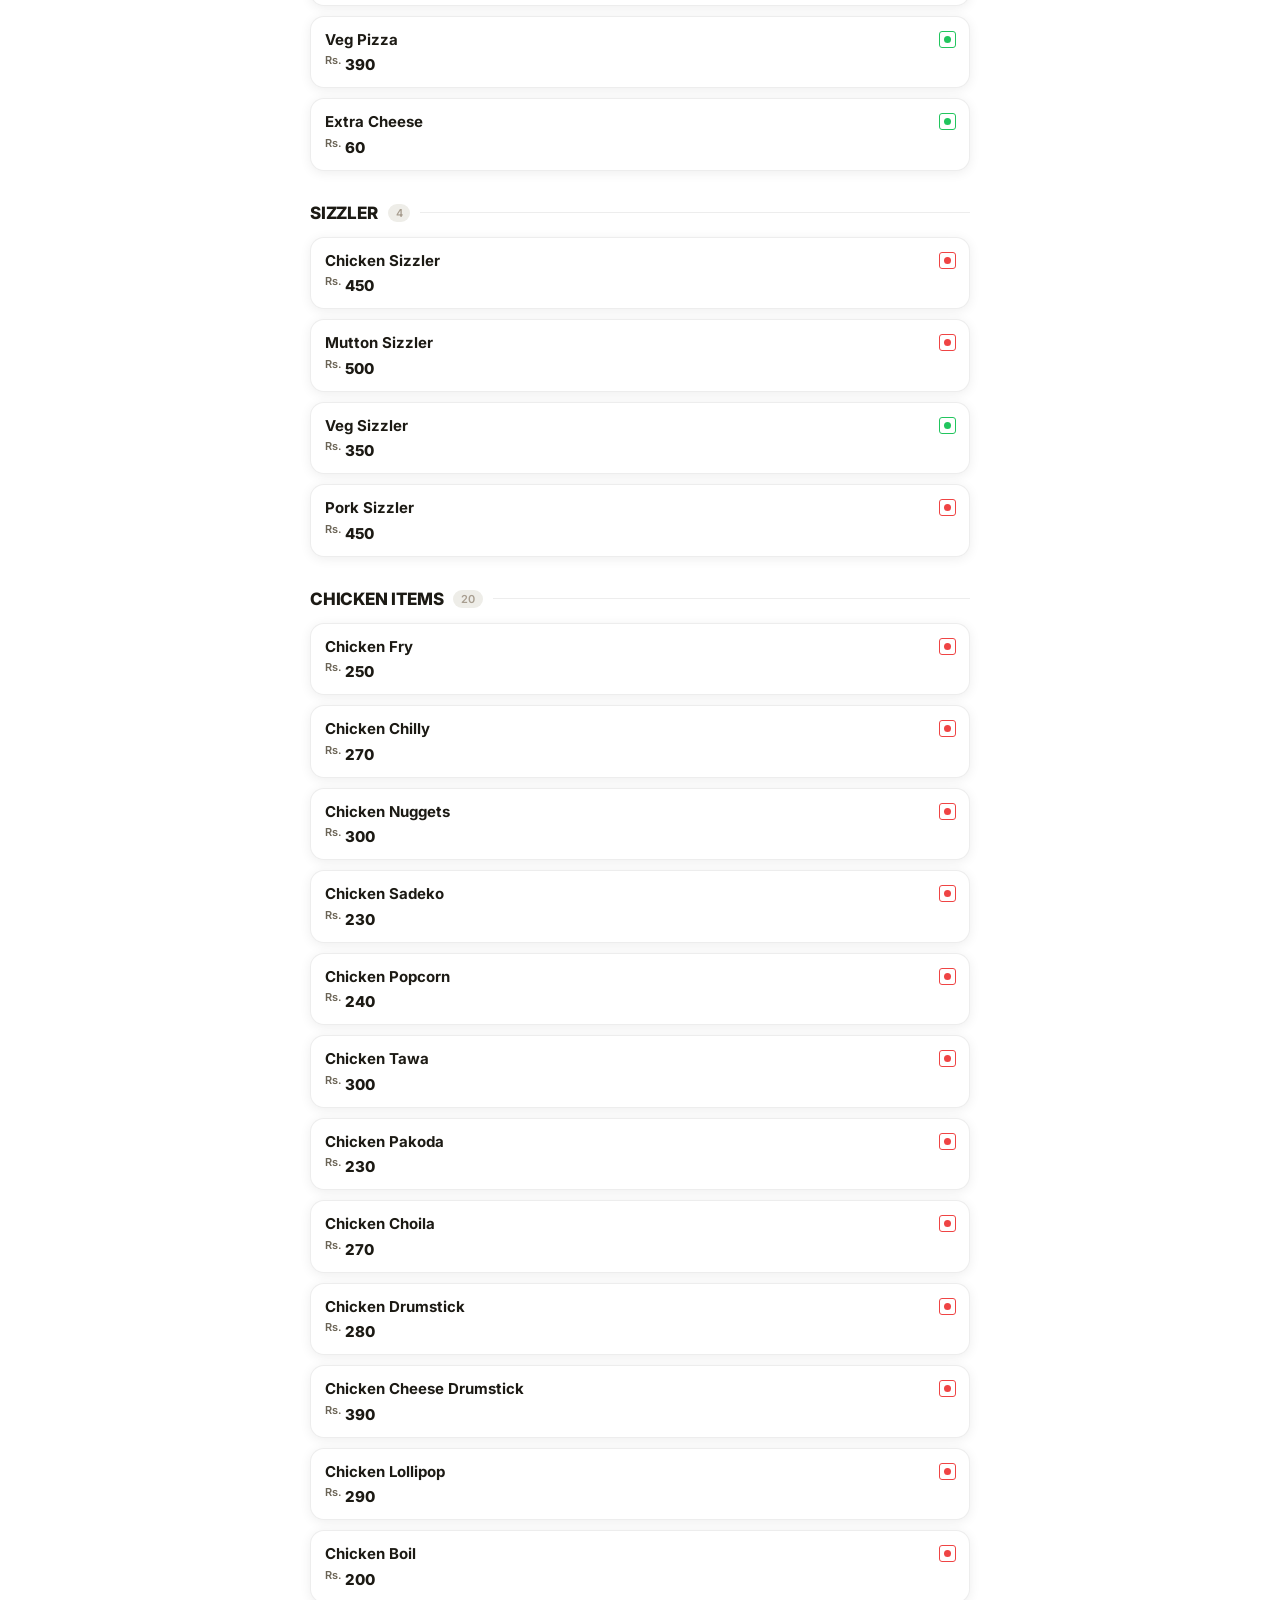
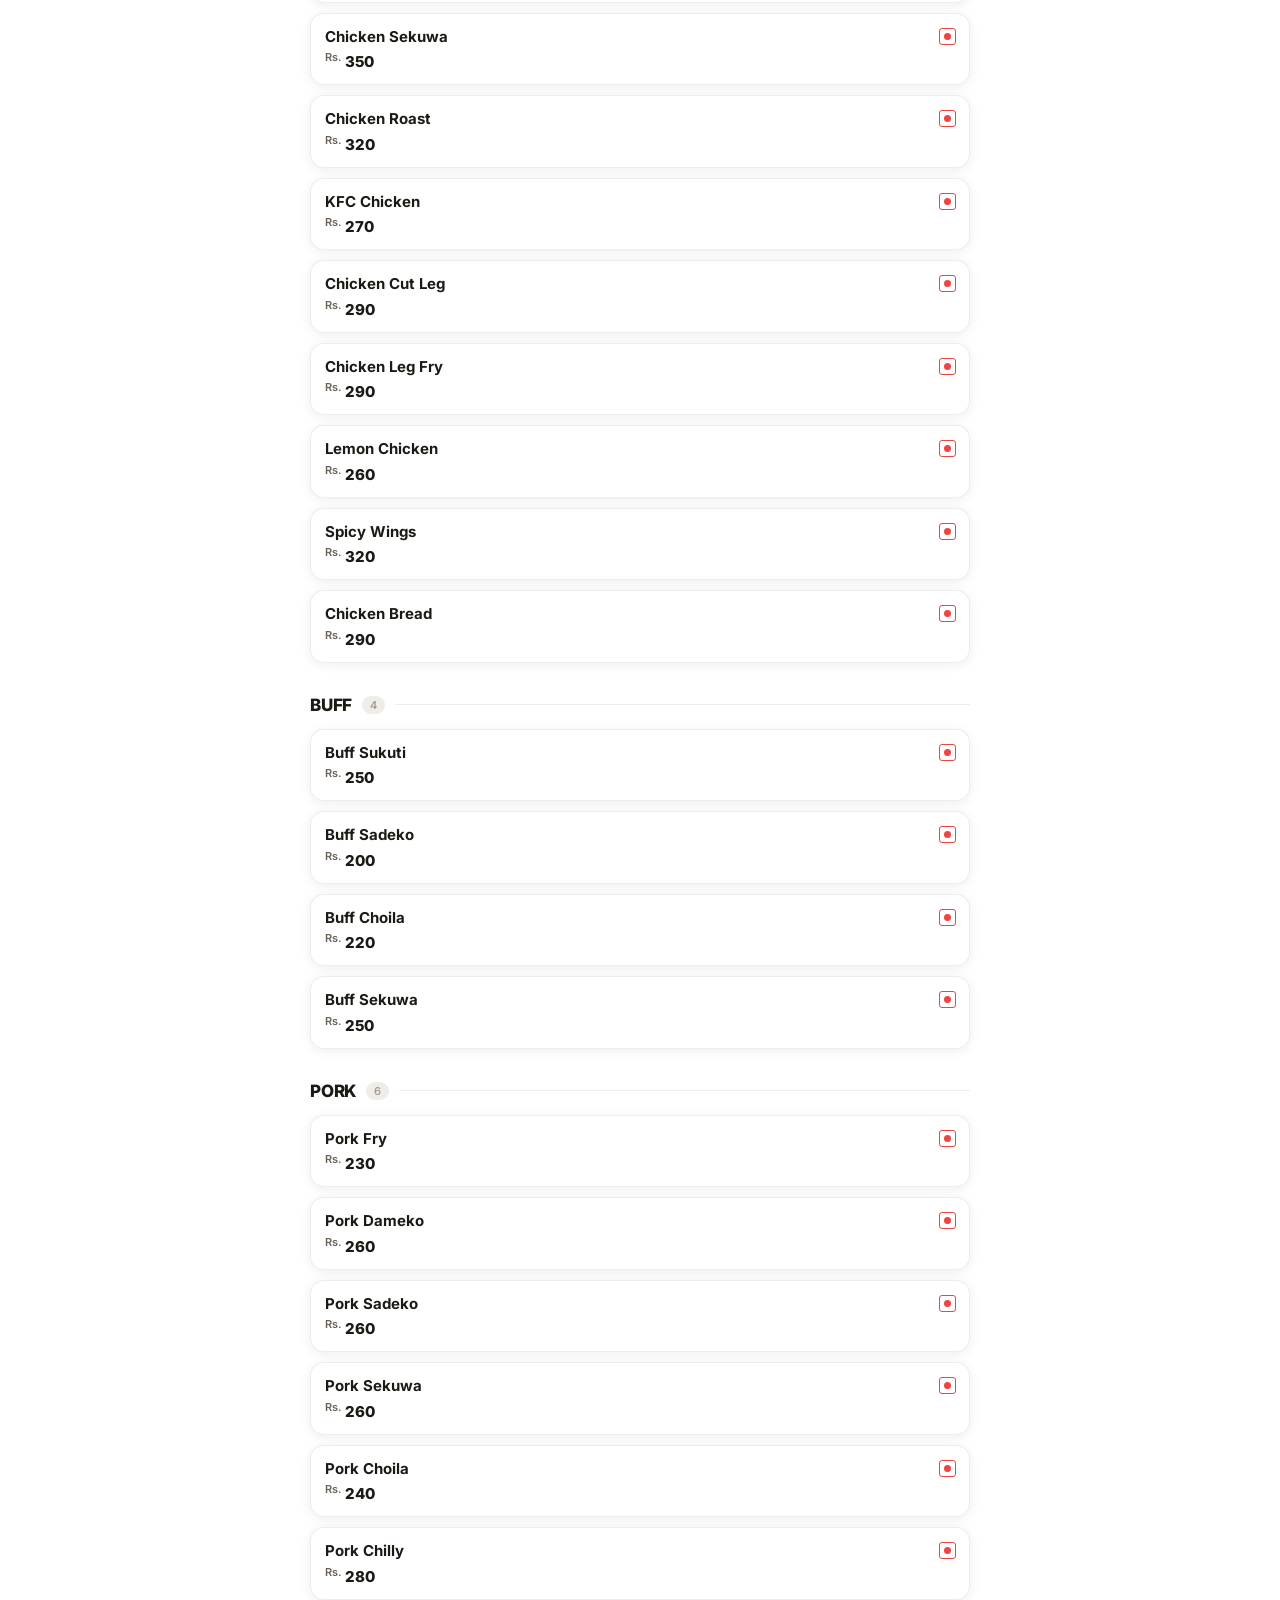
==== commit b270d86a: "Add premium veg/non-veg legend to navbar" ====
--- a/index.html
+++ b/index.html
@@ -41,6 +41,10 @@
     </div>
 
     <nav class="cat-nav">
+      <div class="veg-legend">
+        <span class="veg-ind veg" title="Veg"></span><span>Veg</span>
+        <span class="veg-ind nonveg" title="Non-veg"></span><span>Non-Veg</span>
+      </div>
       <div class="cat-strip" id="catStrip">
         <button class="cat-btn active" data-id="all">All</button>
       </div>
--- a/style.css
+++ b/style.css
@@ -139,6 +139,15 @@
 
 
 
+.veg-legend{
+  display:flex;align-items:center;gap:8px;
+  padding:2px 2px 6px;
+  font-size:10px;font-weight:600;color:var(--text3);
+  letter-spacing:.4px;text-transform:uppercase;
+}
+.veg-legend span{display:flex;align-items:center;gap:4px}
+.veg-legend .veg-ind{width:12px;height:12px;border-radius:2px}
+
 /* category strip */
 .cat-nav{overflow:hidden}
 .cat-strip{
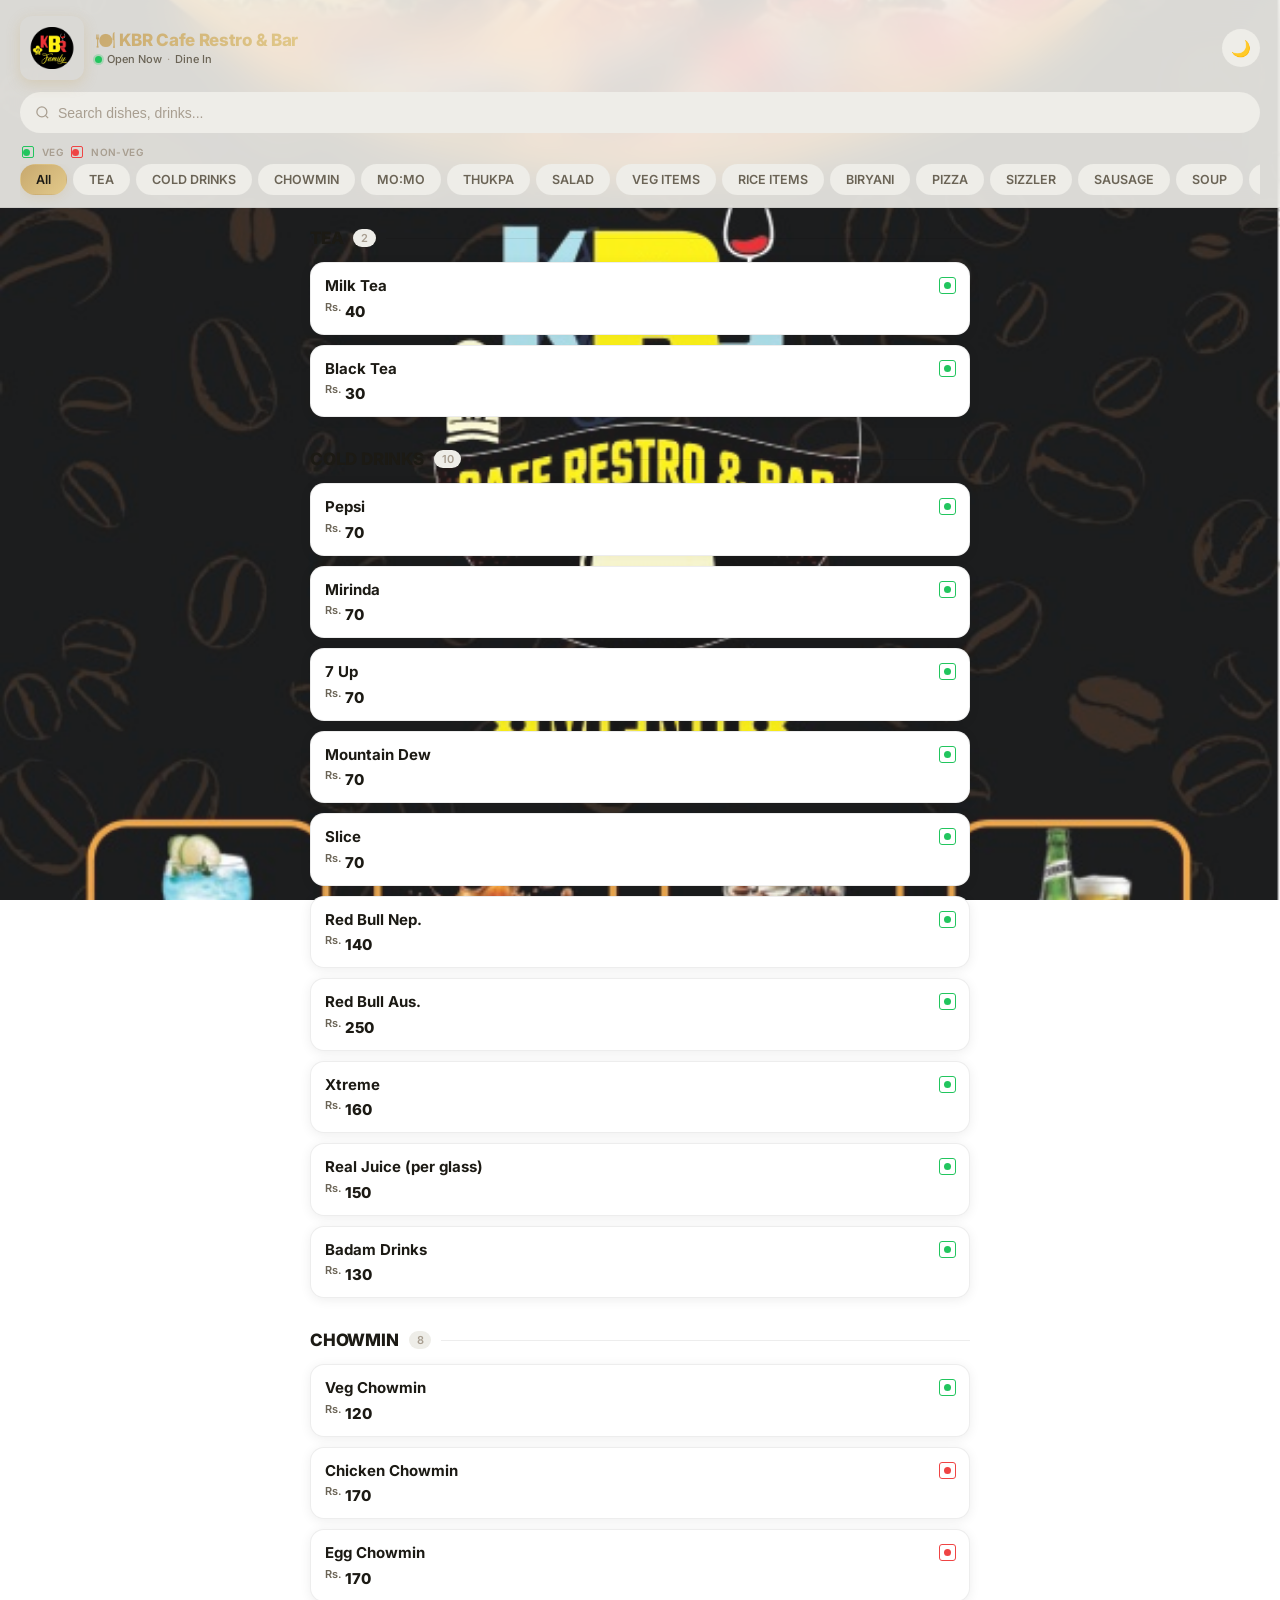
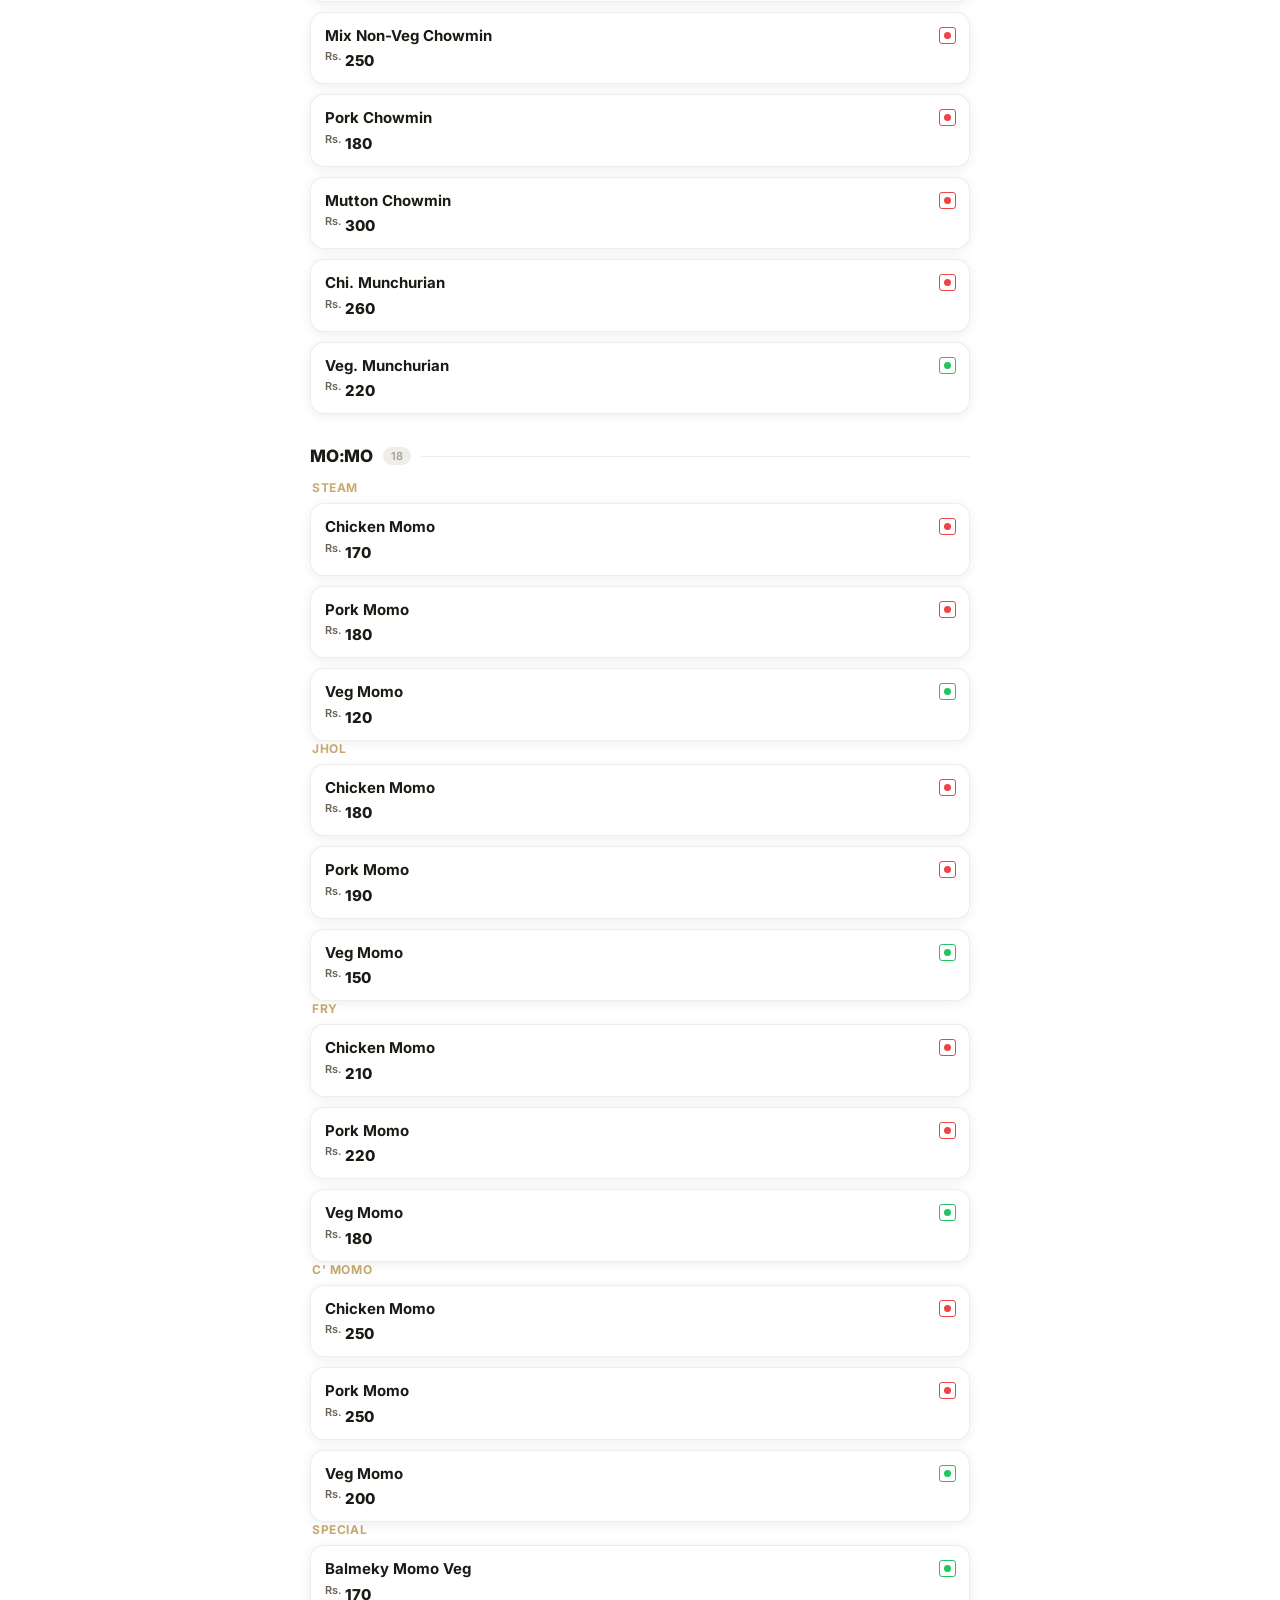
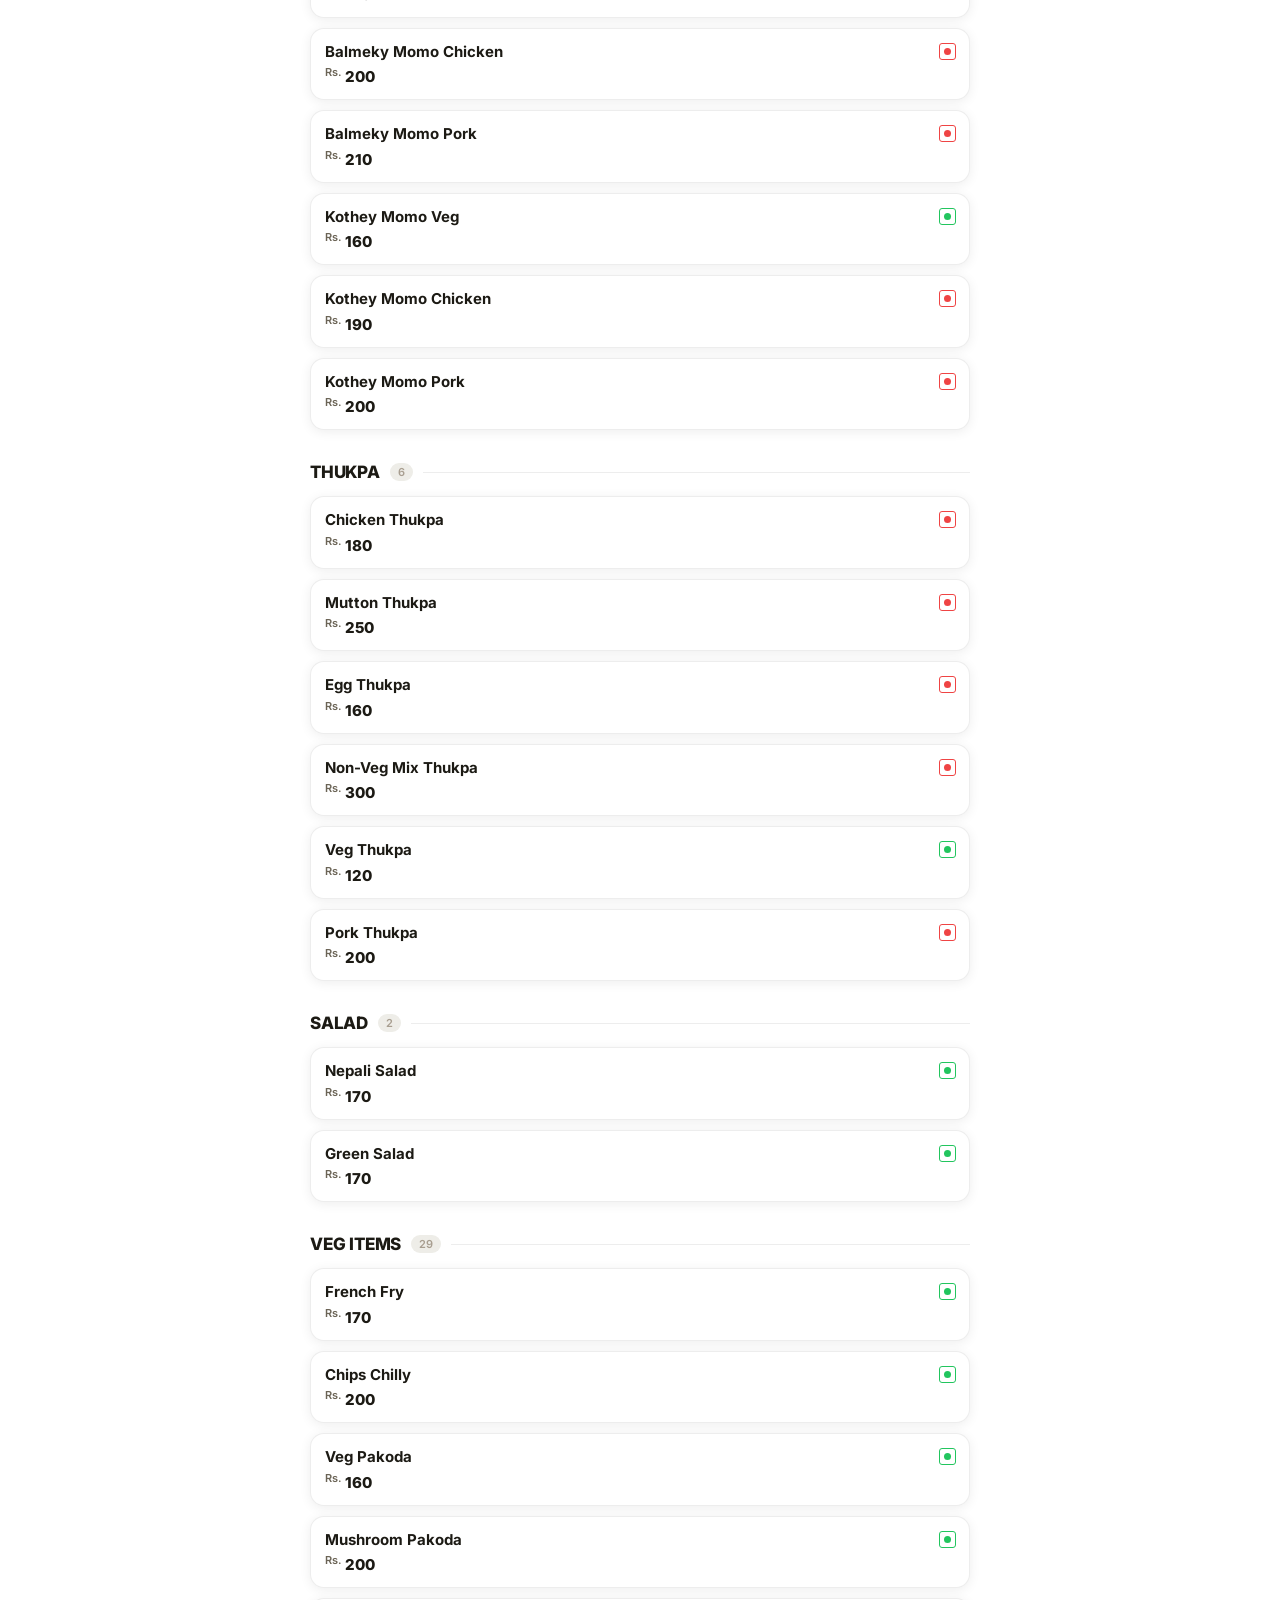
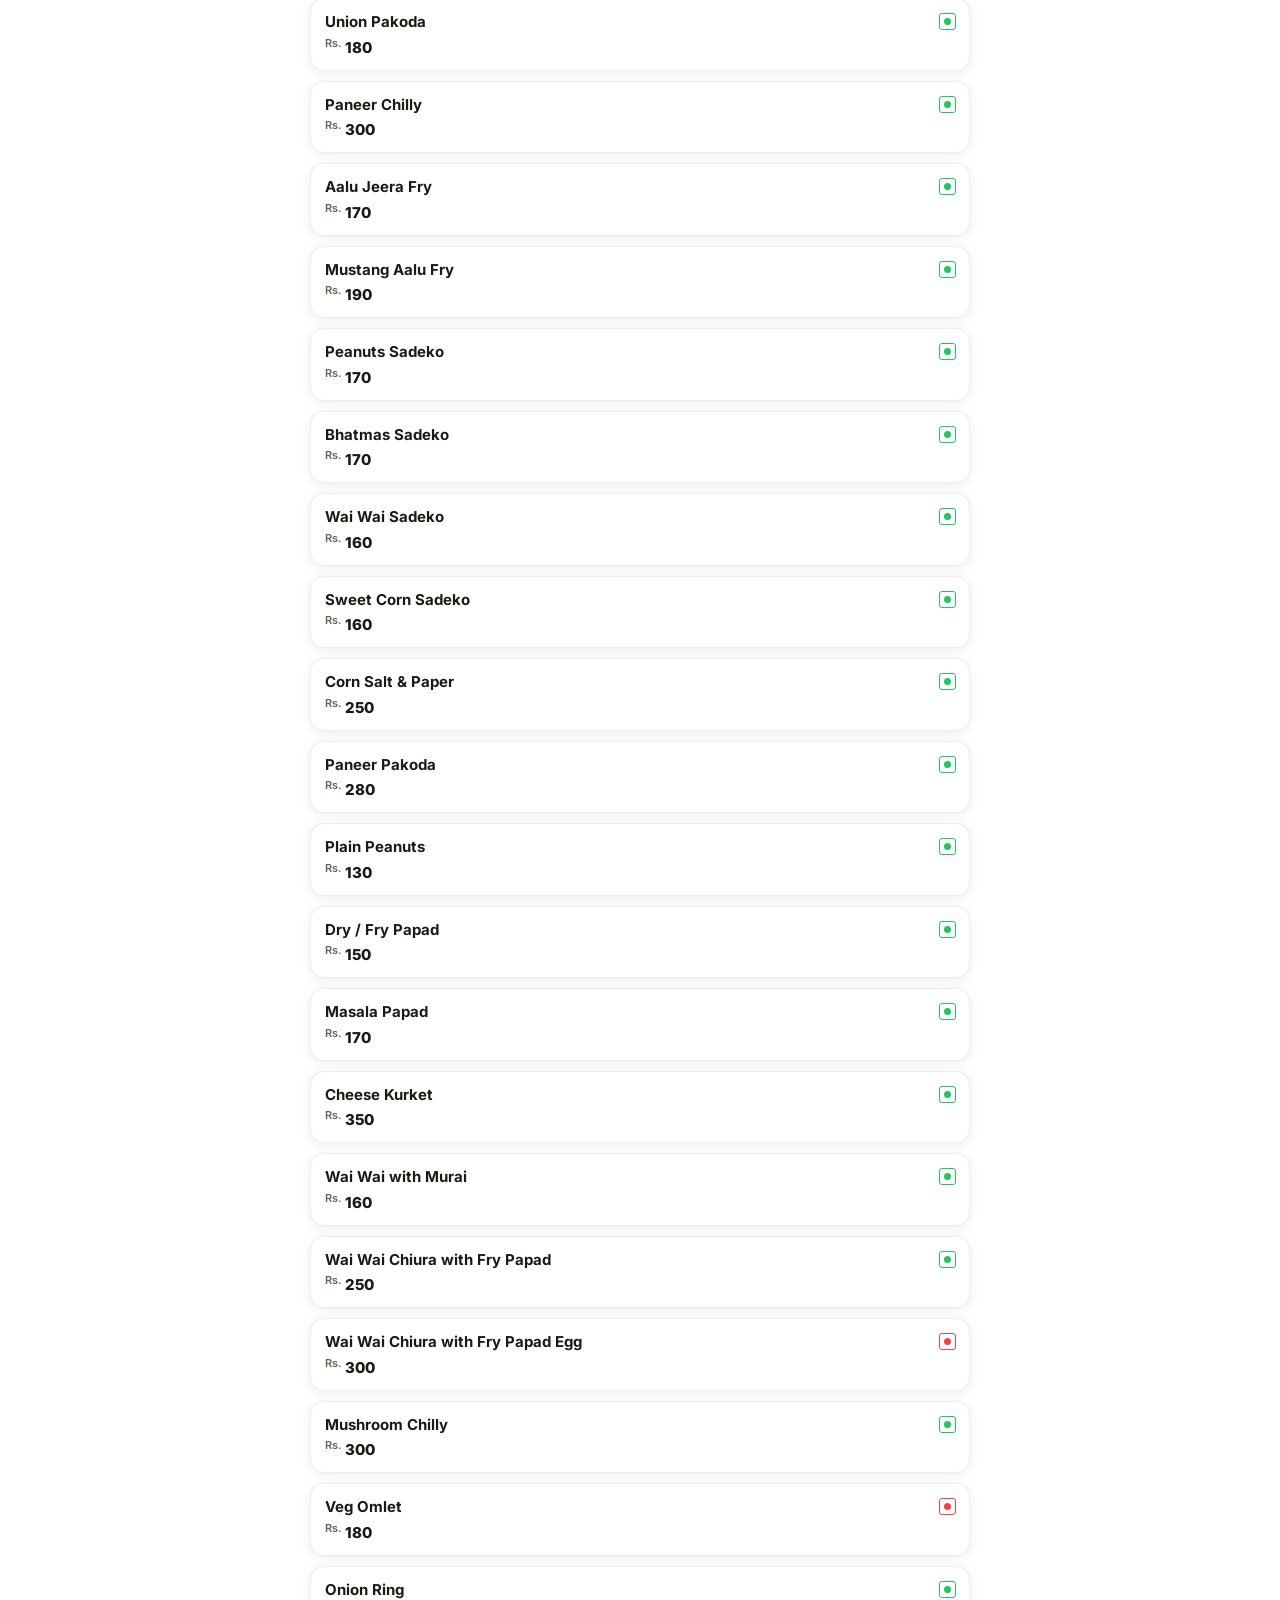
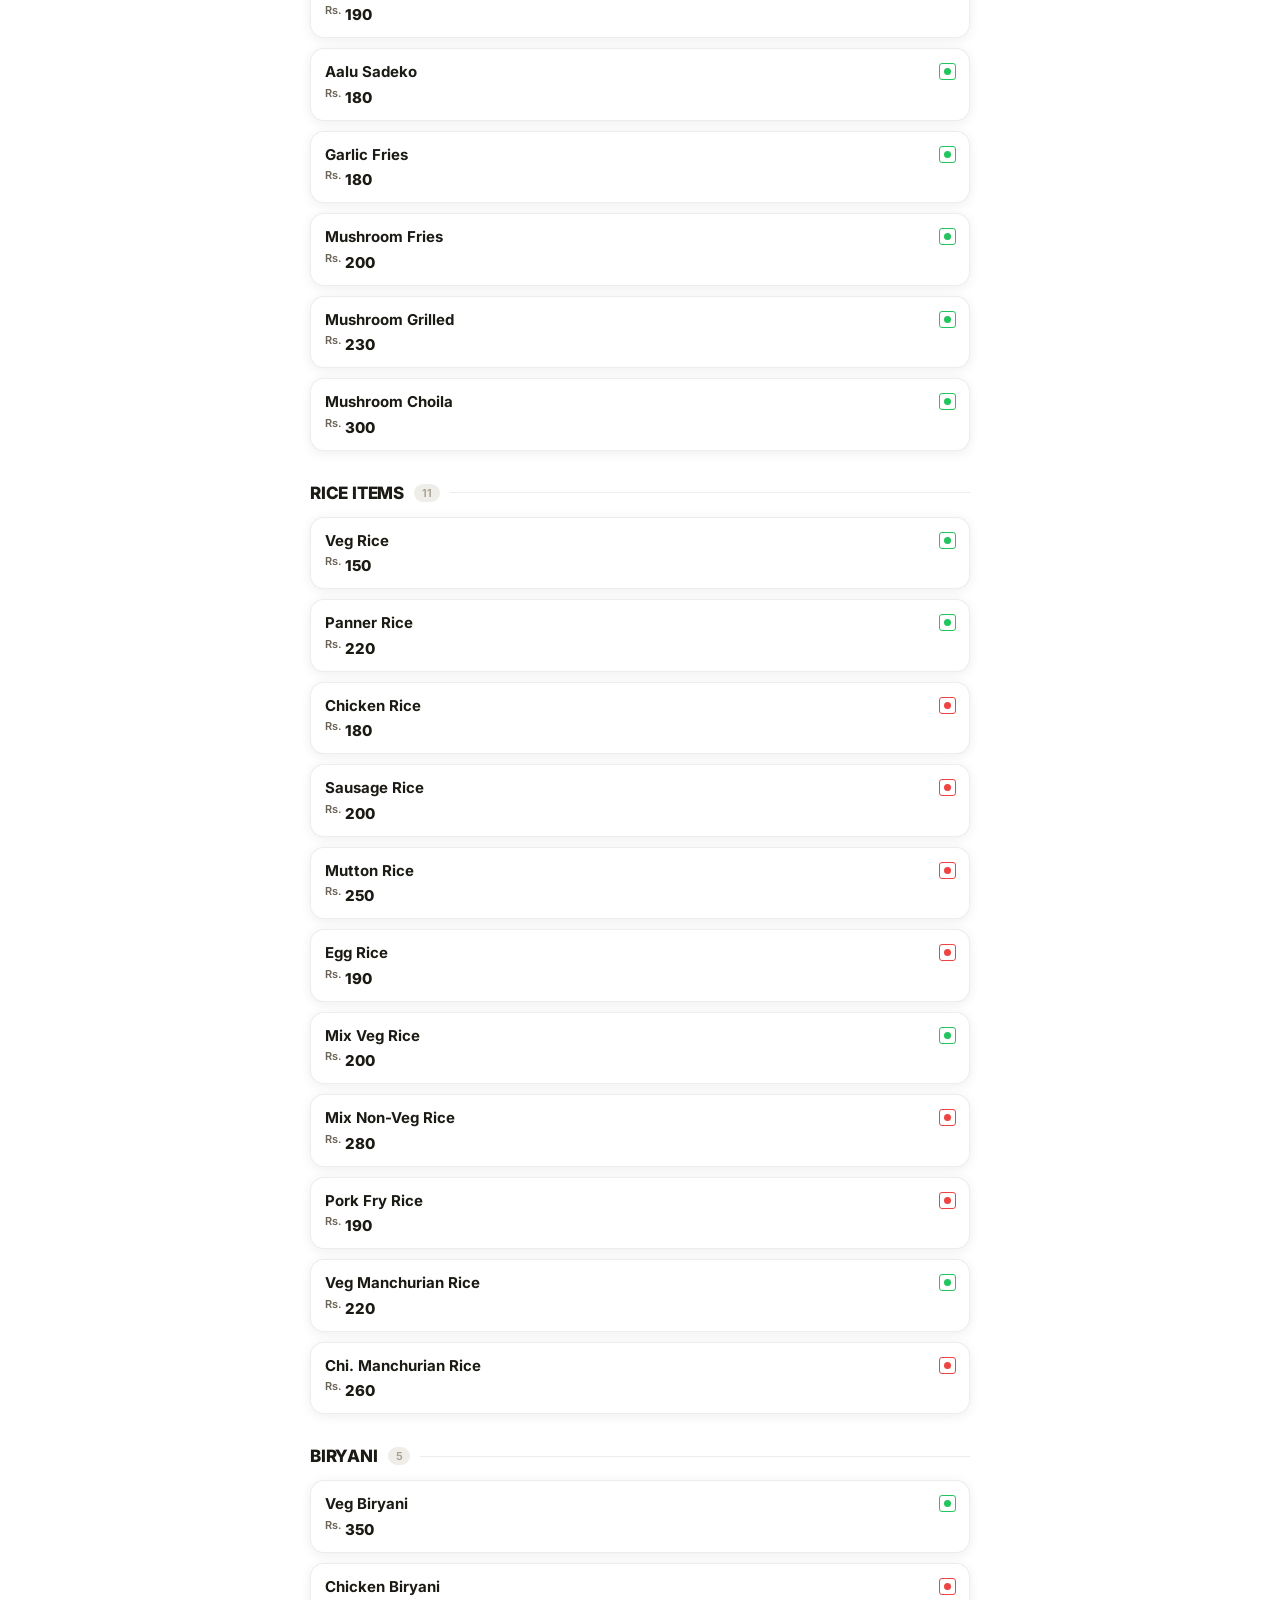
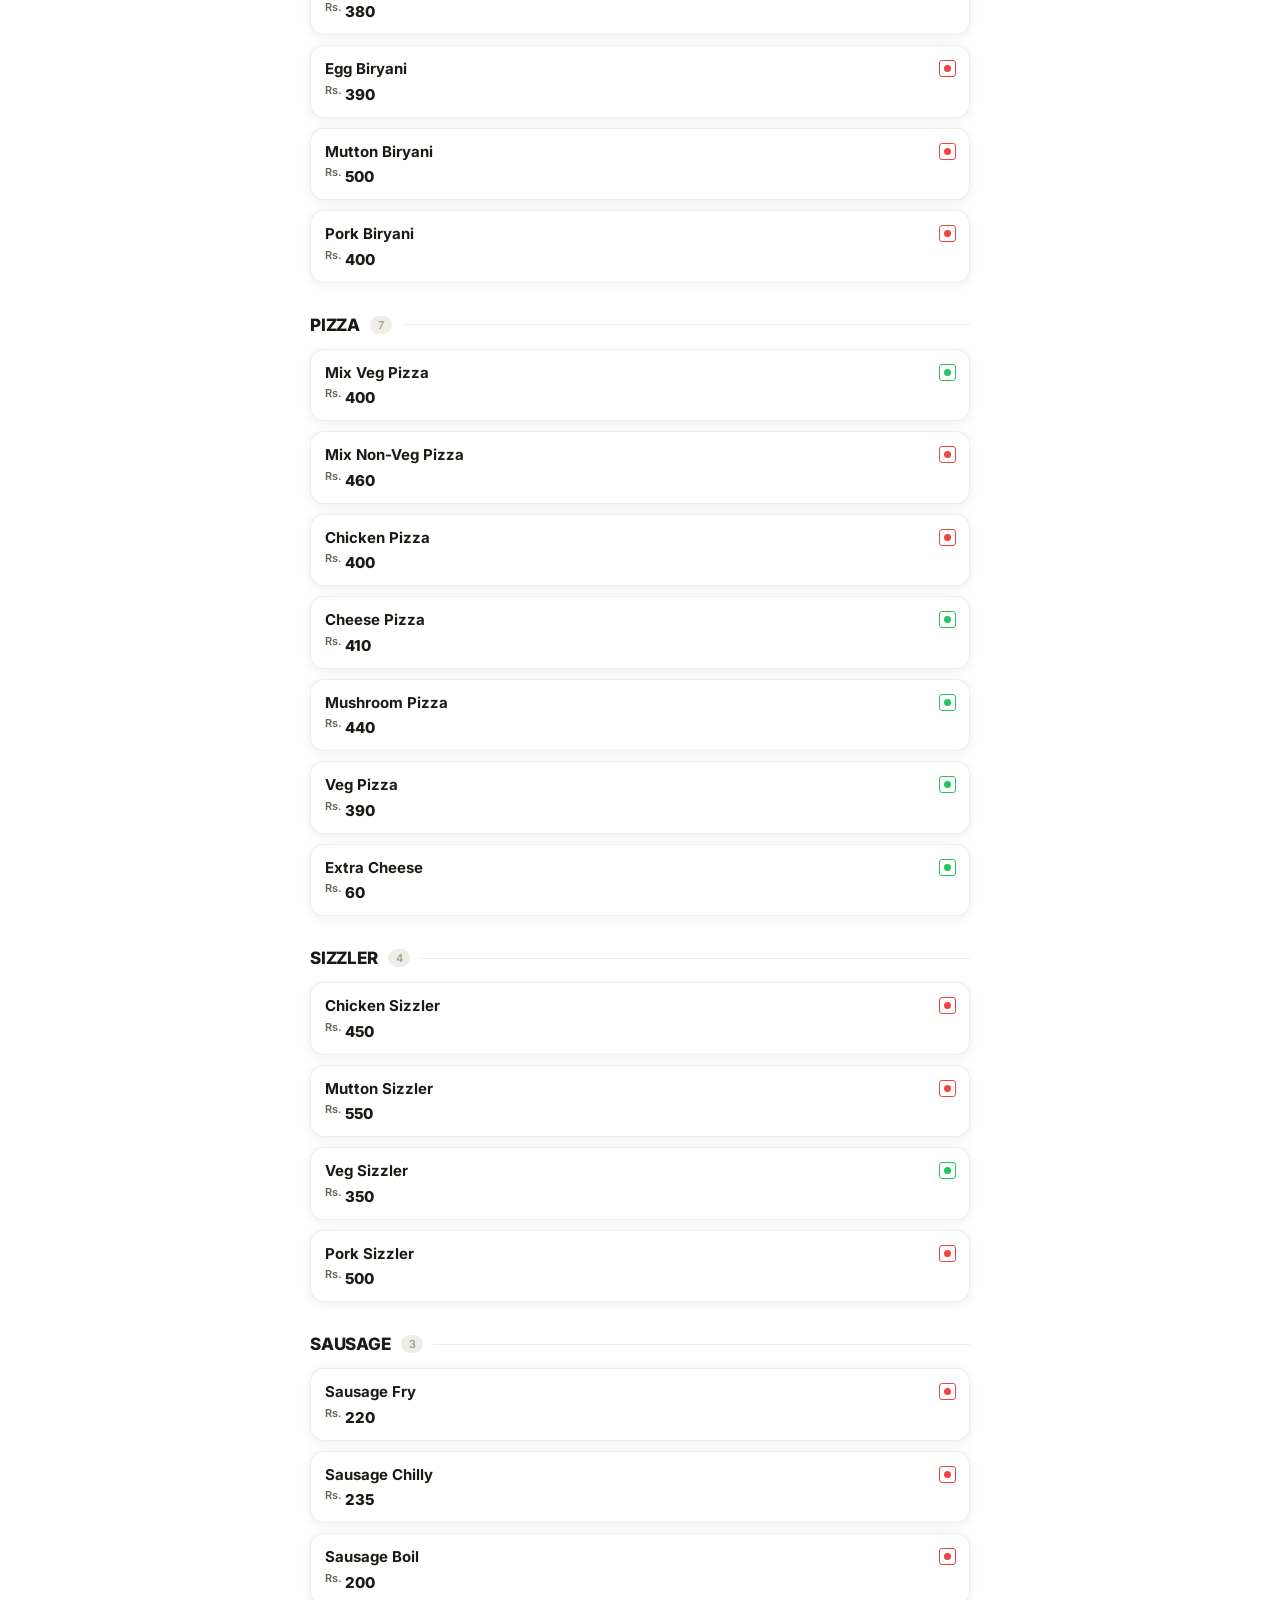
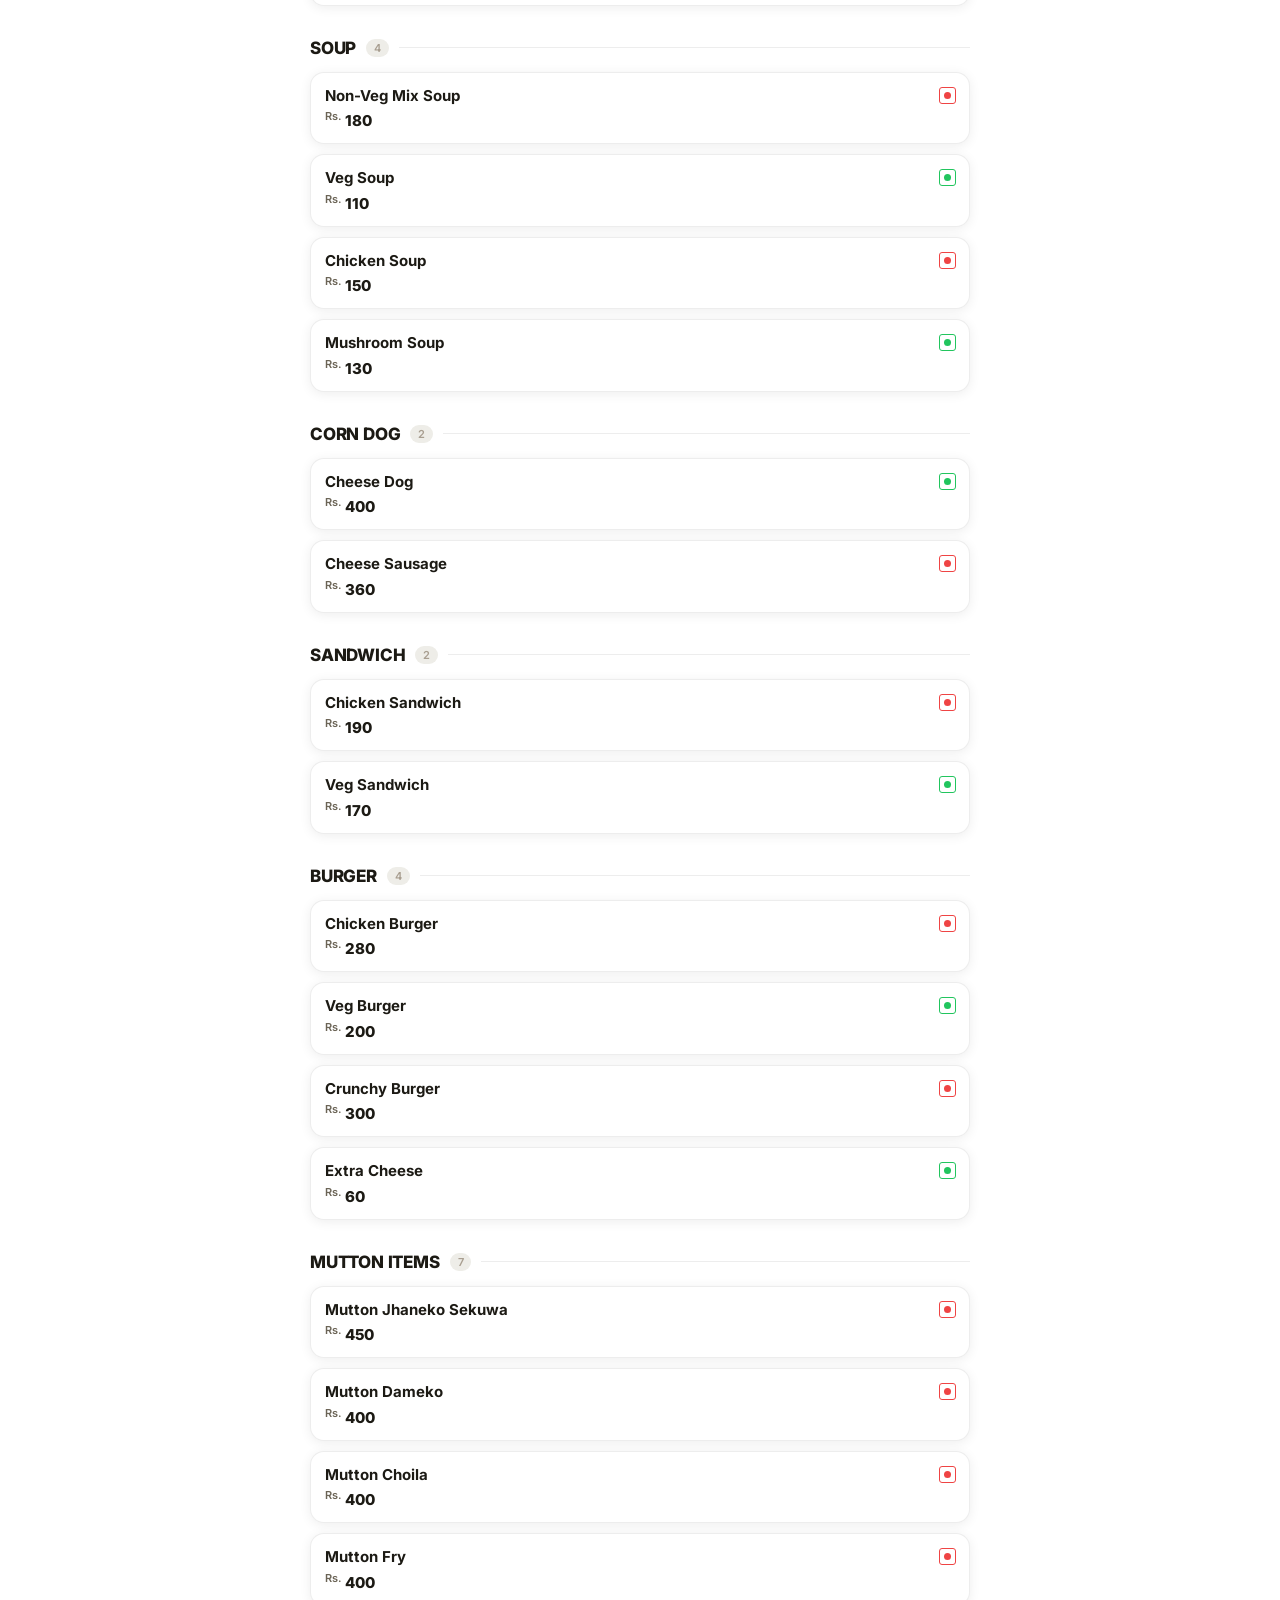
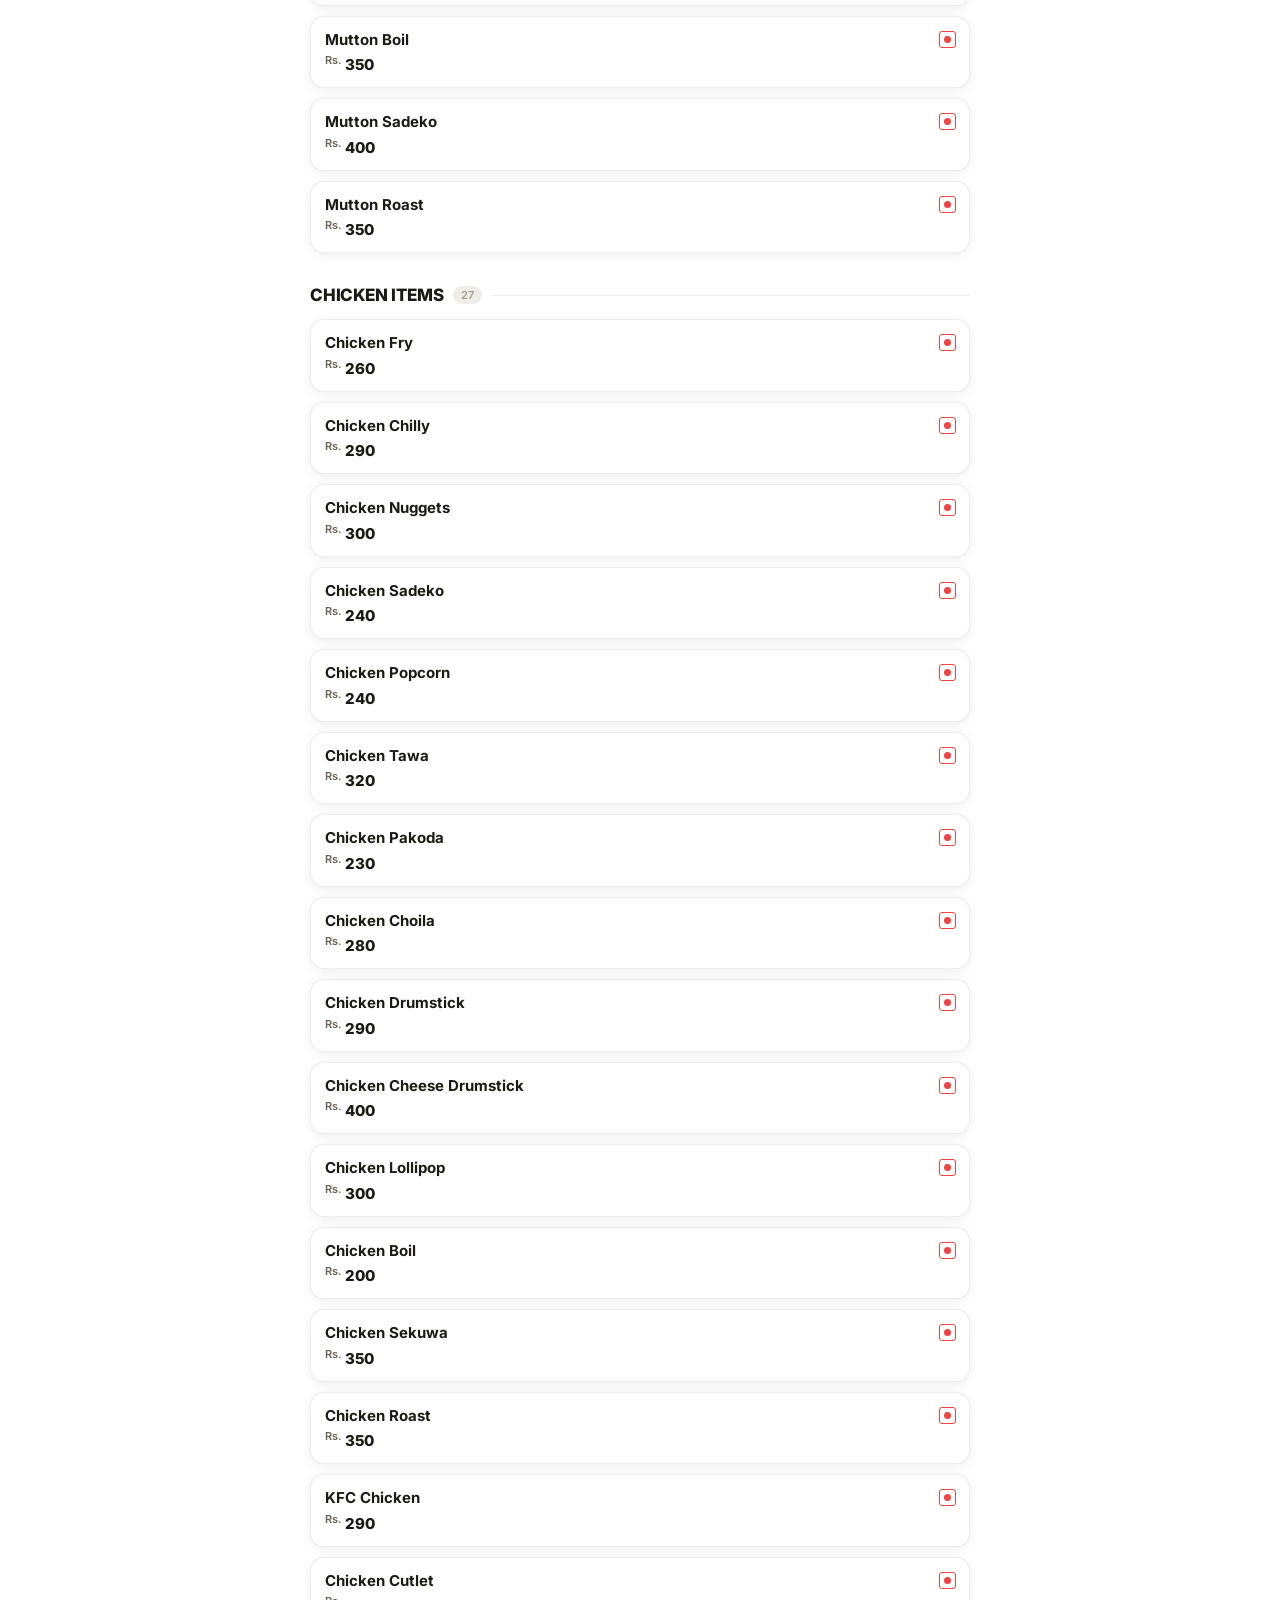
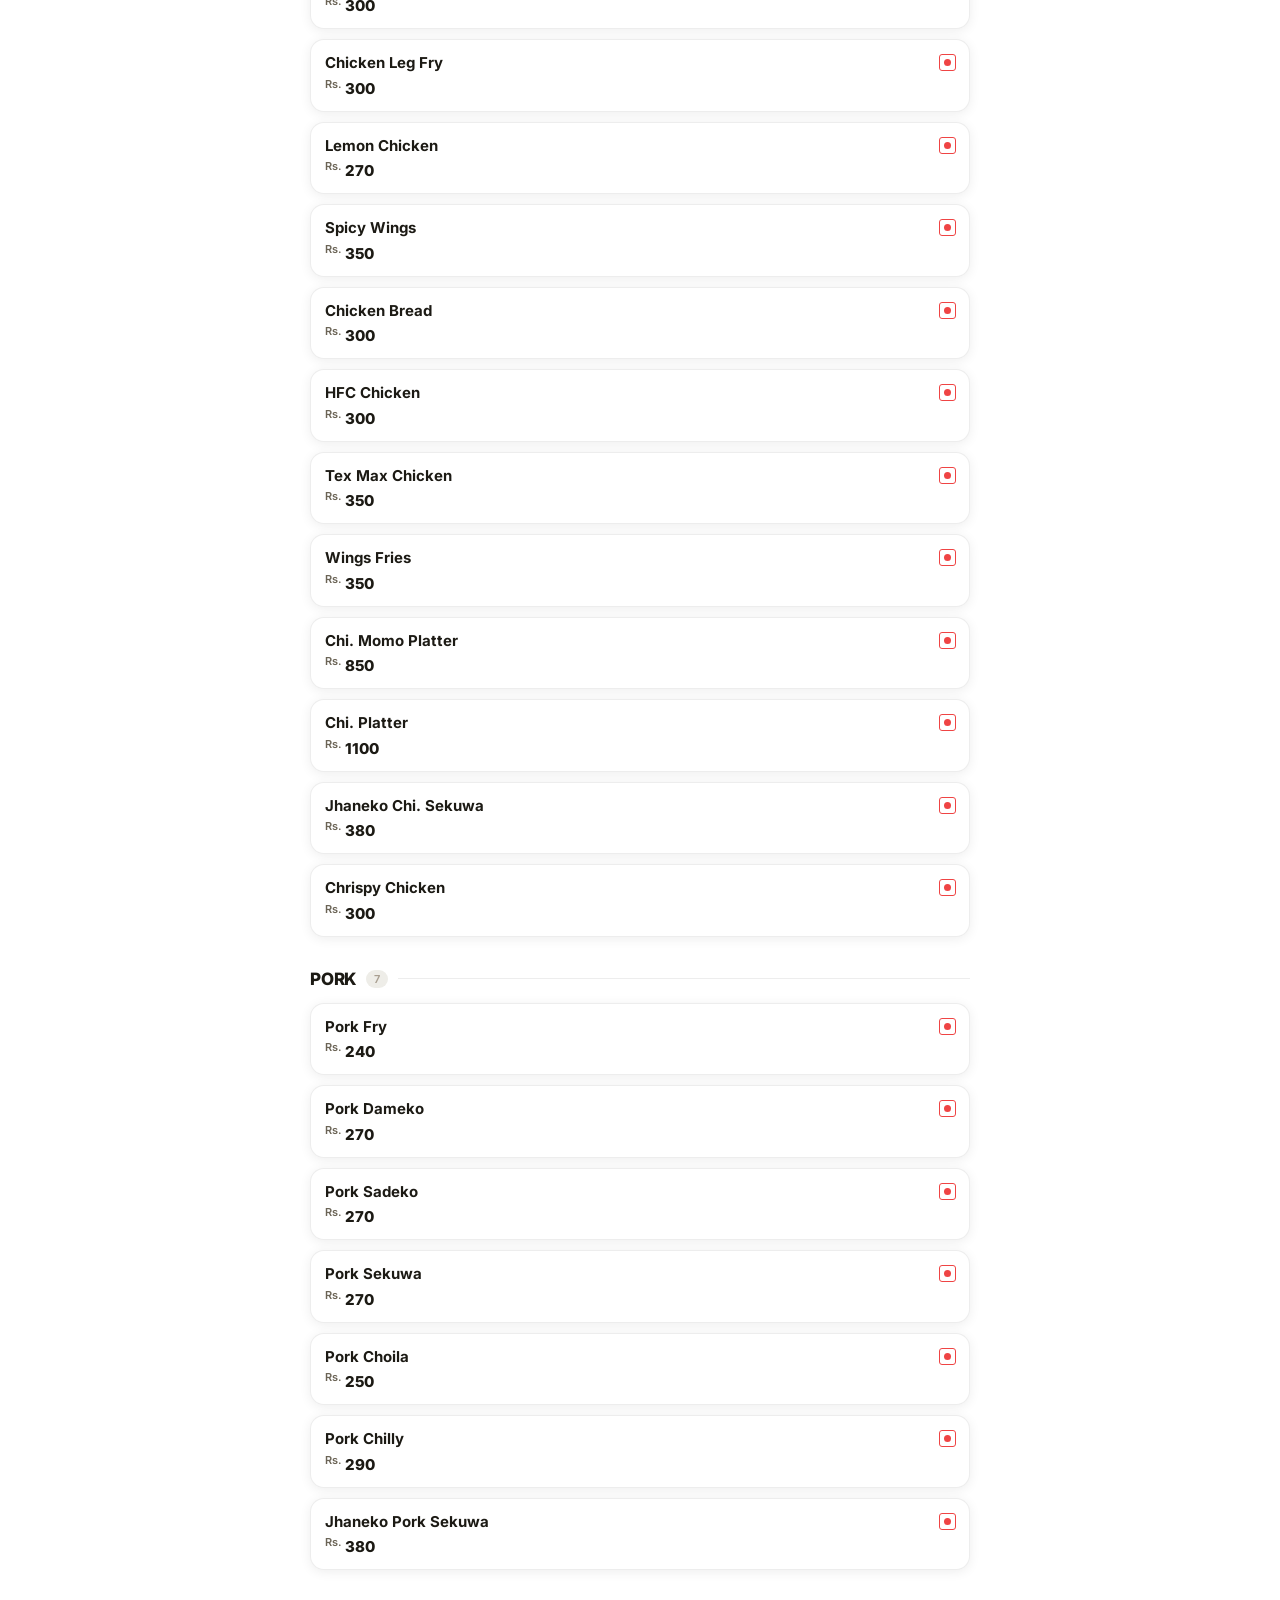
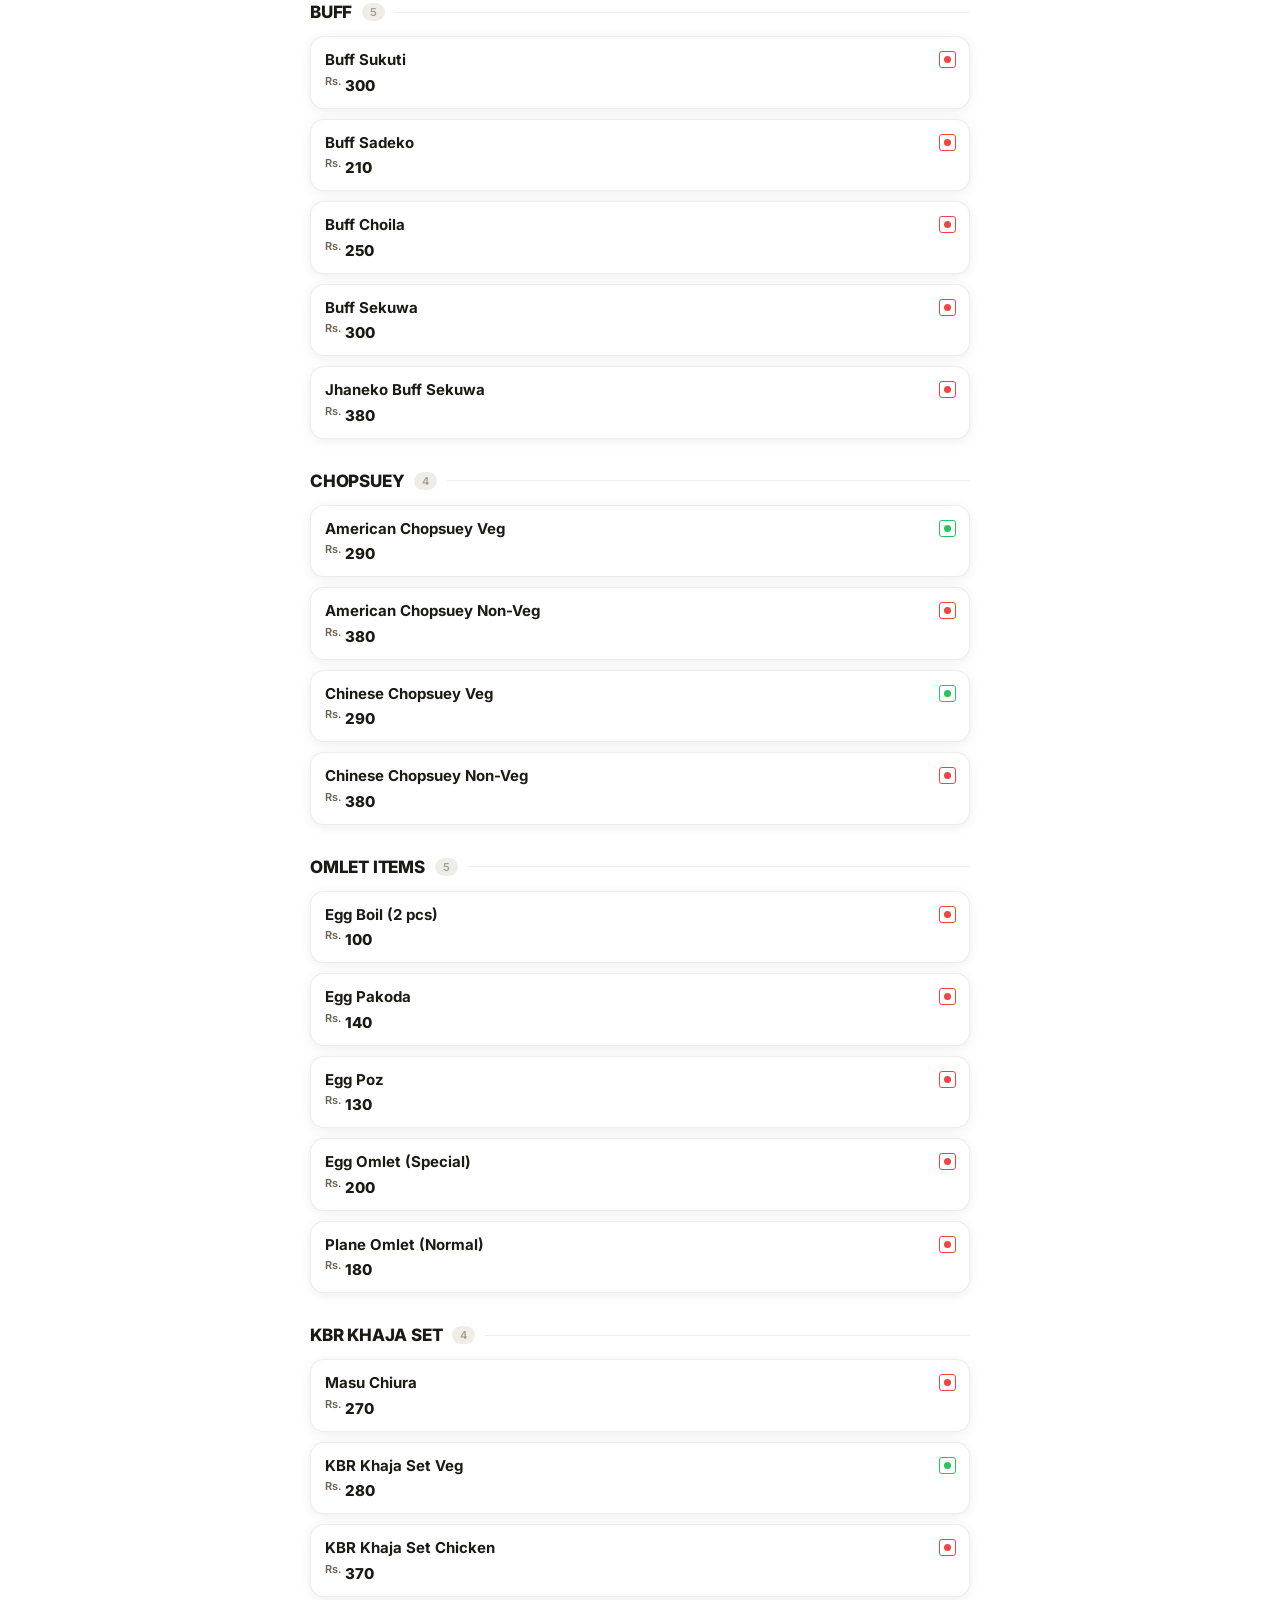
==== commit ae59ce3a: "Update background image from PDF to JPG and adjust styling" ====
--- a/index.html
+++ b/index.html
@@ -3,7 +3,7 @@
 <head>
   <meta charset="UTF-8" />
   <meta name="viewport" content="width=device-width, initial-scale=1.0" />
-  <title>KBR Restro & Bar — Menu</title>
+  <title>🍽️ KBR Cafe Restro &amp; Bar – Full Menu</title>
   <meta name="description" content="KBR Restro & Bar — Digital Menu" />
   <meta name="theme-color" content="#c8a96e" />
   <link rel="preconnect" href="https://fonts.googleapis.com" />
@@ -18,7 +18,7 @@
       <div class="brand">
         <div class="brand-logo"><img src="logo.png" alt="KBR Logo" /></div>
         <div class="brand-text">
-          <h1 class="brand-name">KBR Restro &amp; Bar</h1>
+          <h1 class="brand-name">🍽️ KBR Cafe Restro &amp; Bar</h1>
           <div class="brand-meta">
             <span class="brand-dot"></span>
             <span class="brand-status">Open Now</span>
--- a/style.css
+++ b/style.css
@@ -44,7 +44,8 @@
 html::before{
   content:'';
   position:fixed;inset:0;
-  background:url('bg.jpg') center/cover no-repeat;
+  background:url('bg.jpg') center center/cover no-repeat;
+  background-attachment:fixed;
   z-index:-2;
 }
 body{
@@ -58,11 +59,13 @@
 body::before{
   content:'';
   position:fixed;inset:0;
-  background:rgba(245,244,240,.40);
+  background:rgba(245,244,240,.10);
+  backdrop-filter:none;
+  -webkit-backdrop-filter:none;
   z-index:-1;pointer-events:none;
 }
 [data-theme="dark"] body::before{
-  background:rgba(17,16,9,.55);
+  background:rgba(17,16,9,.15);
 }
 .header,.main,.footer{position:relative;z-index:1;}
 img{display:block;max-width:100%}
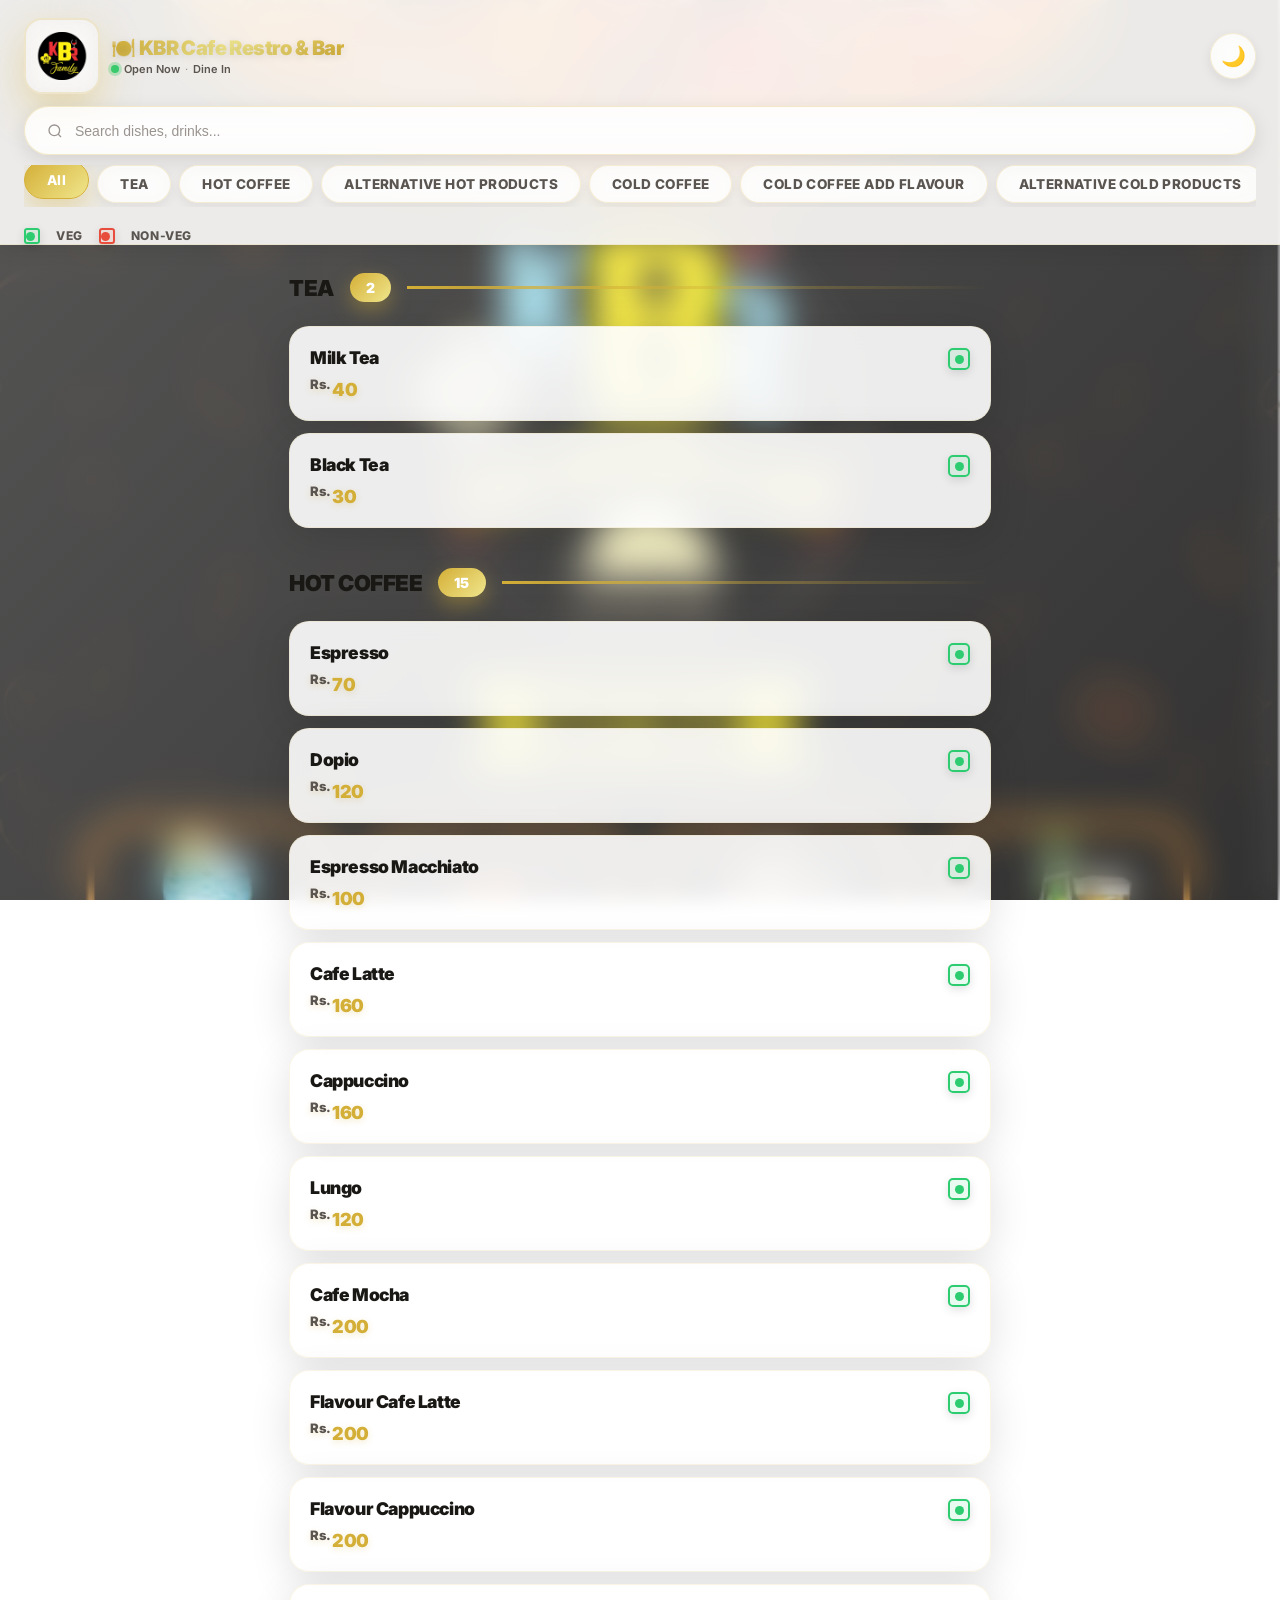
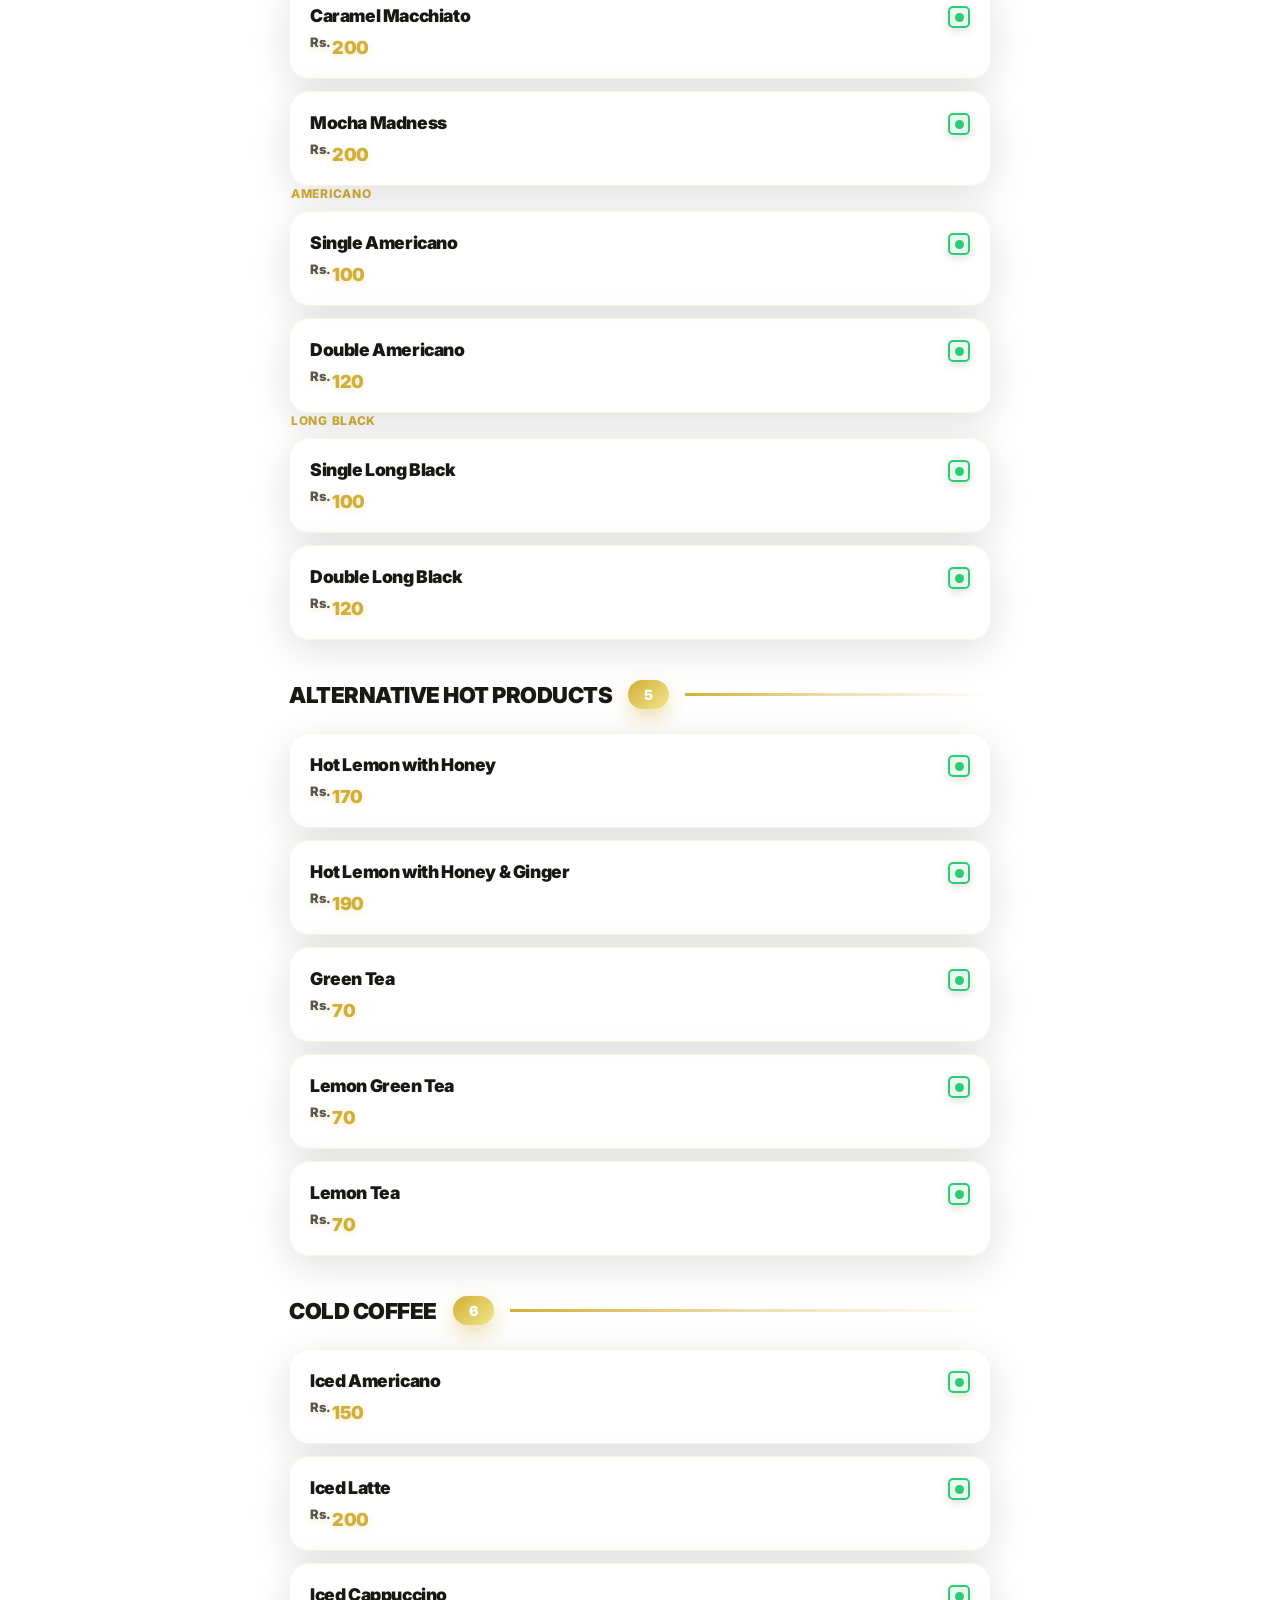
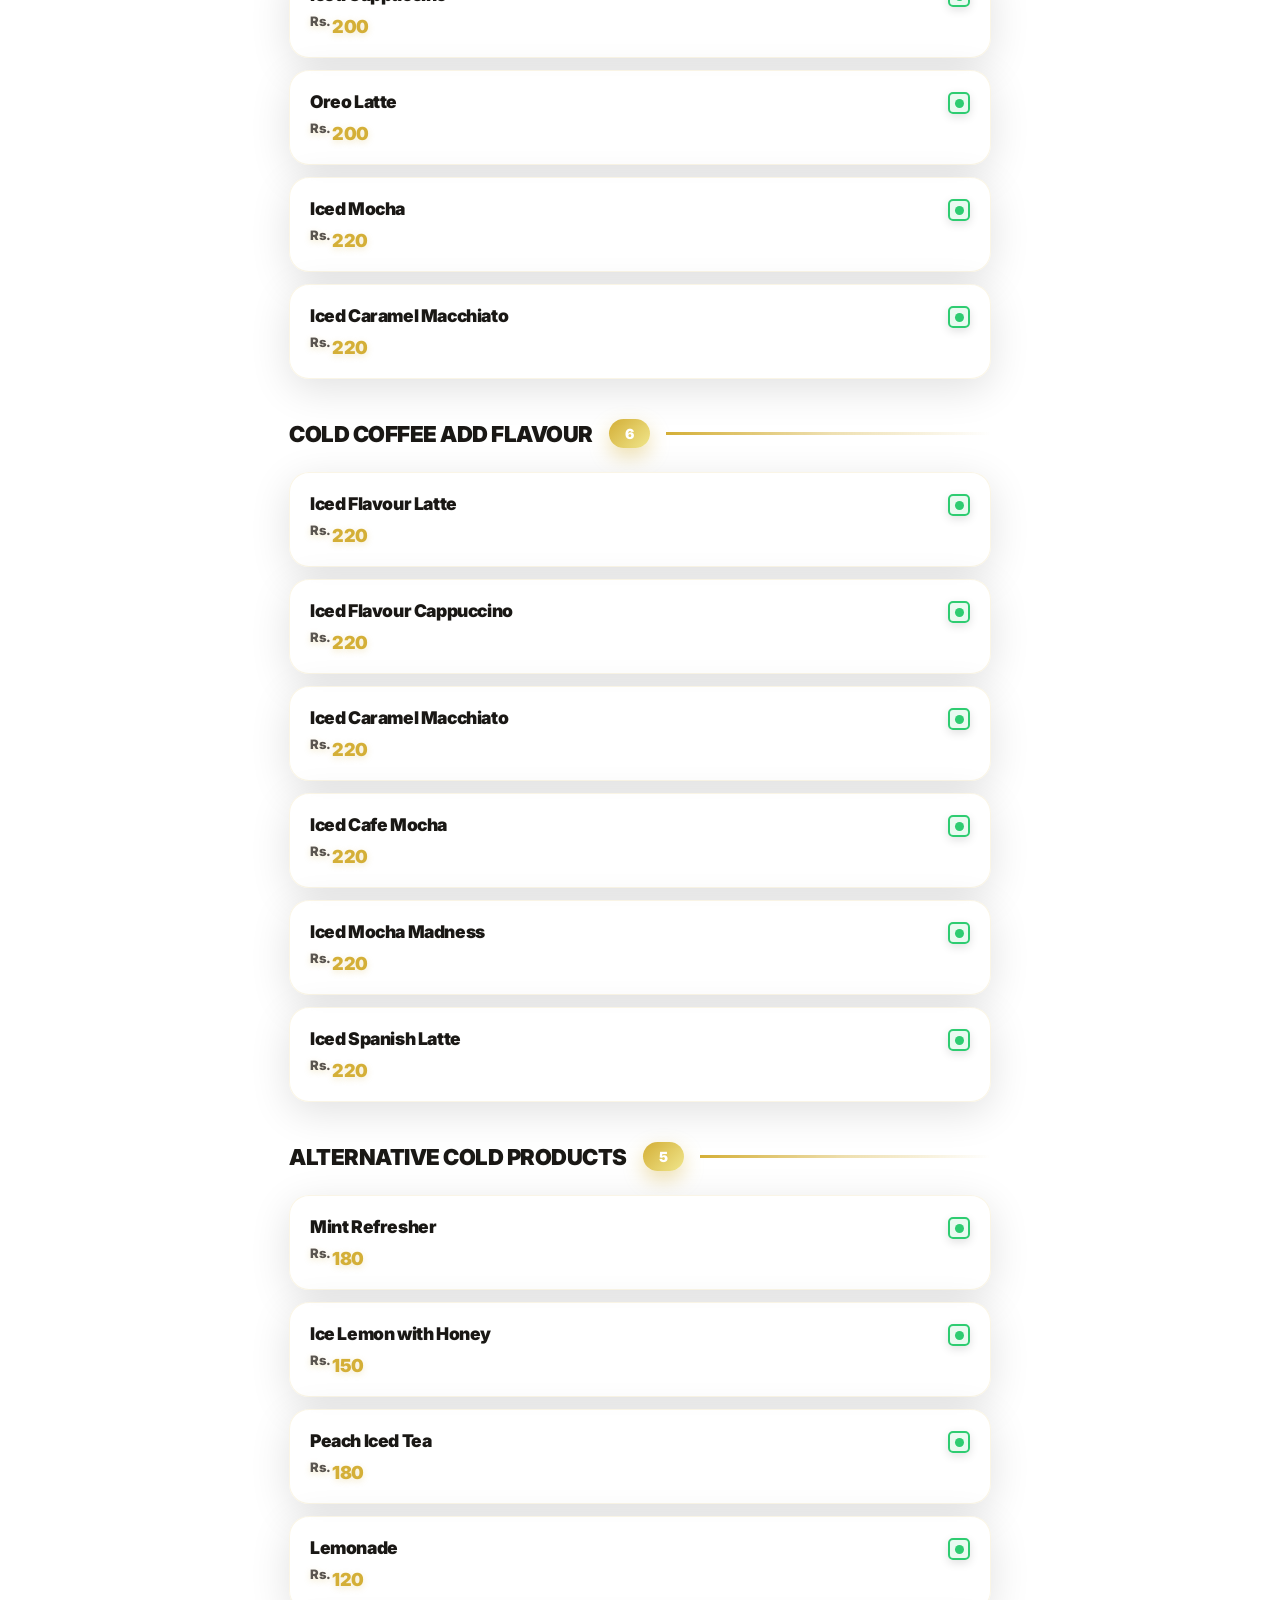
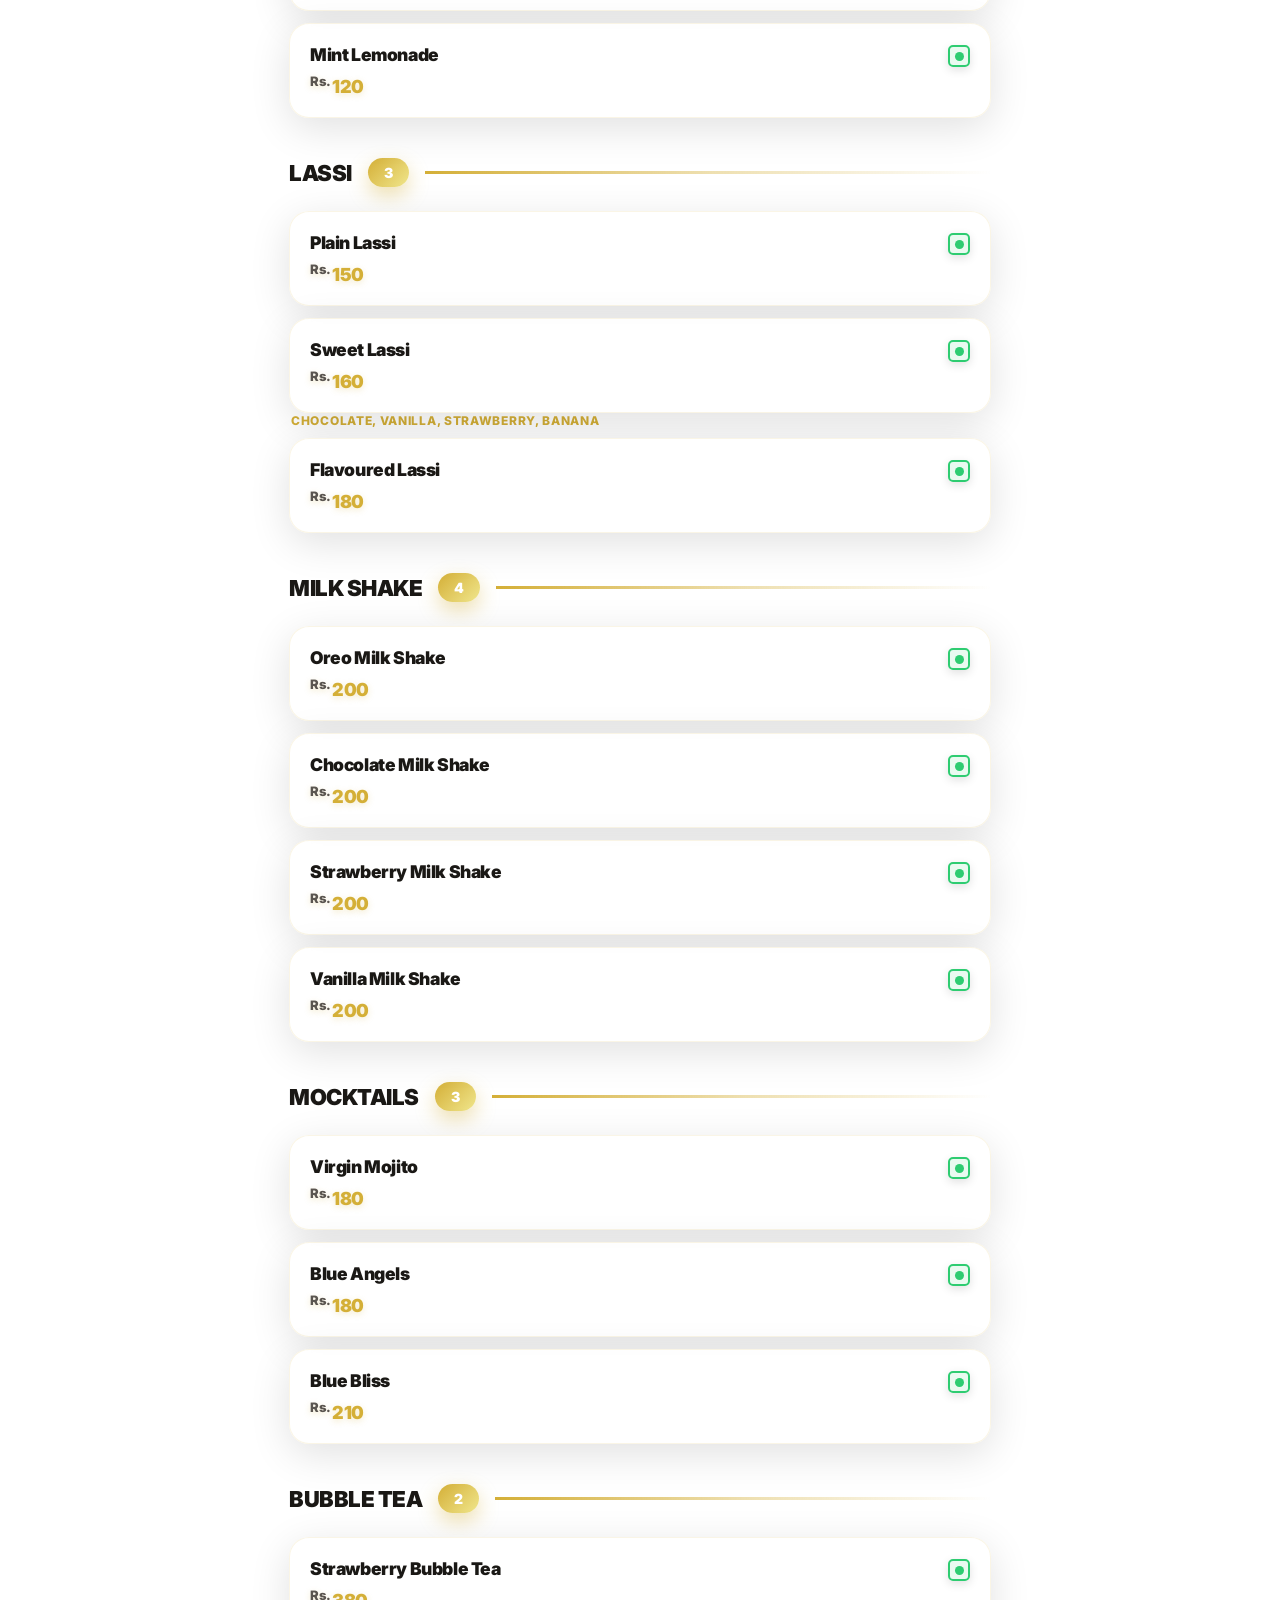
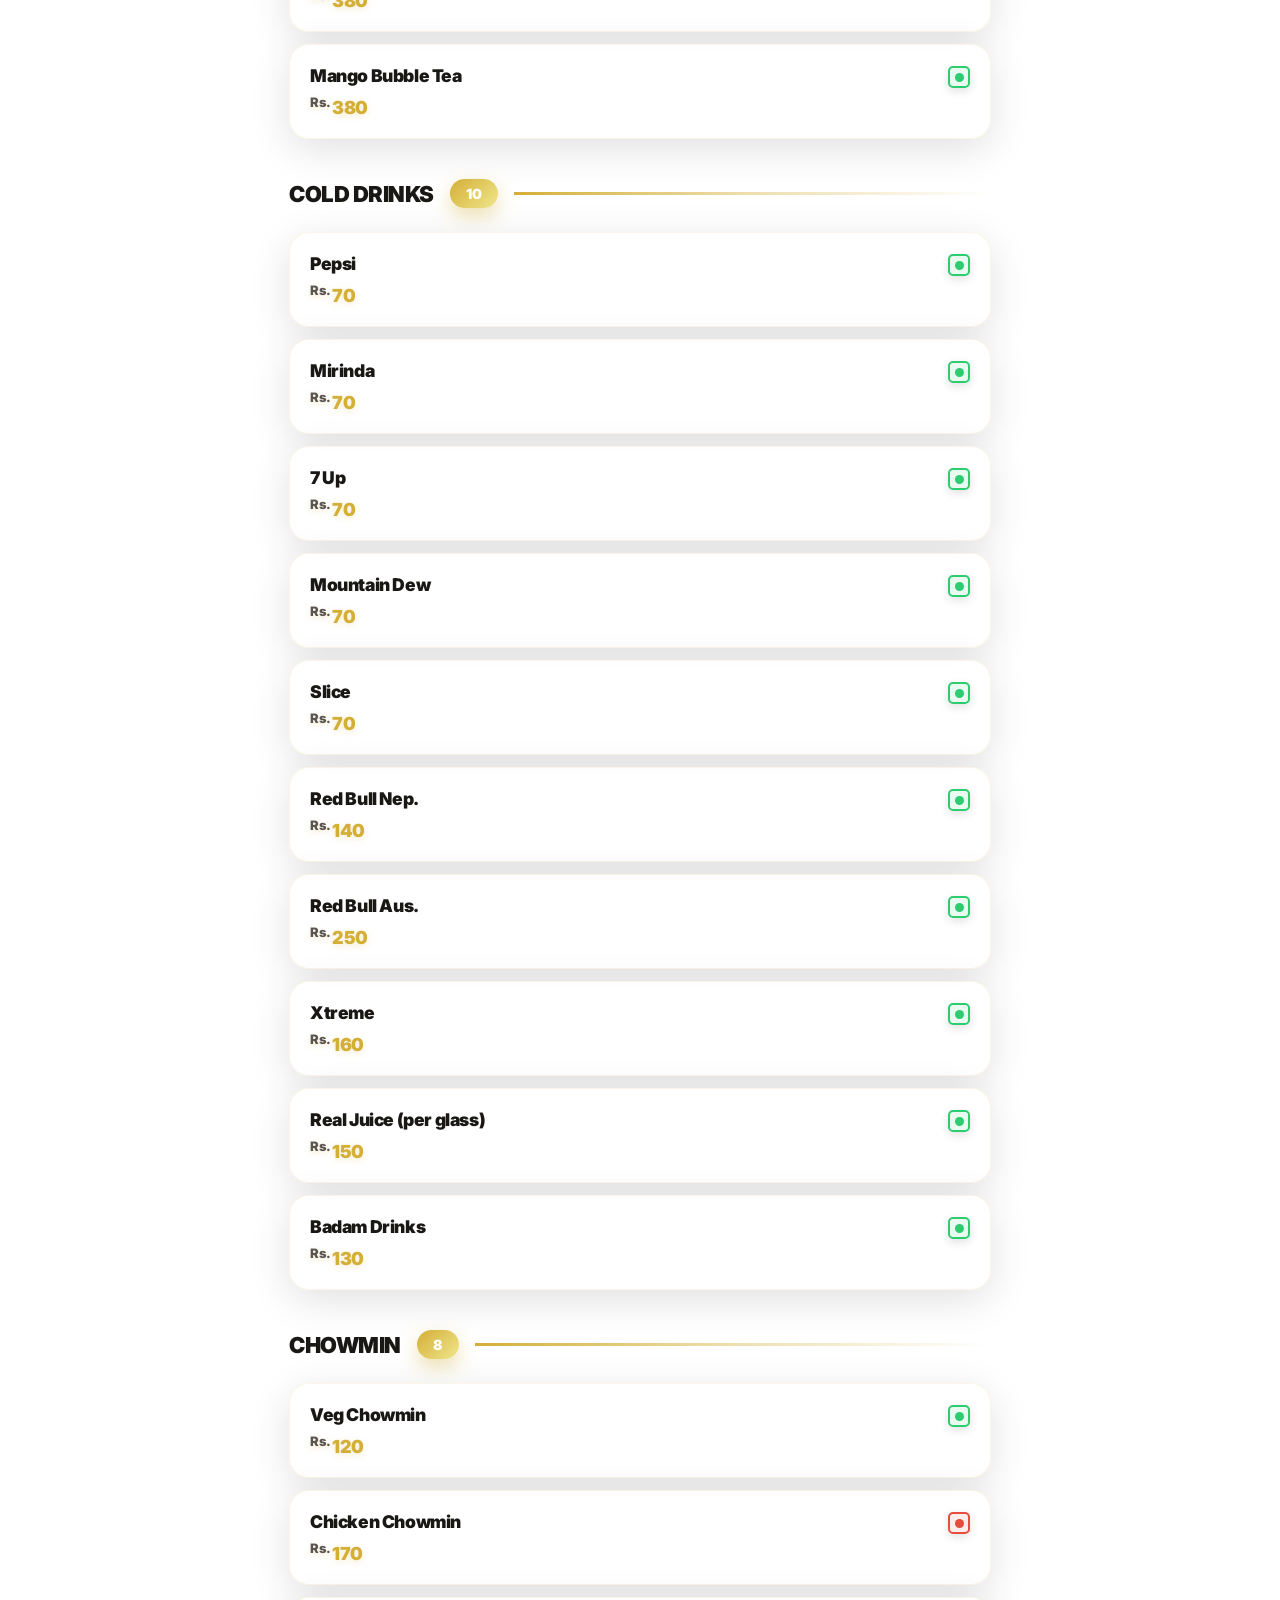
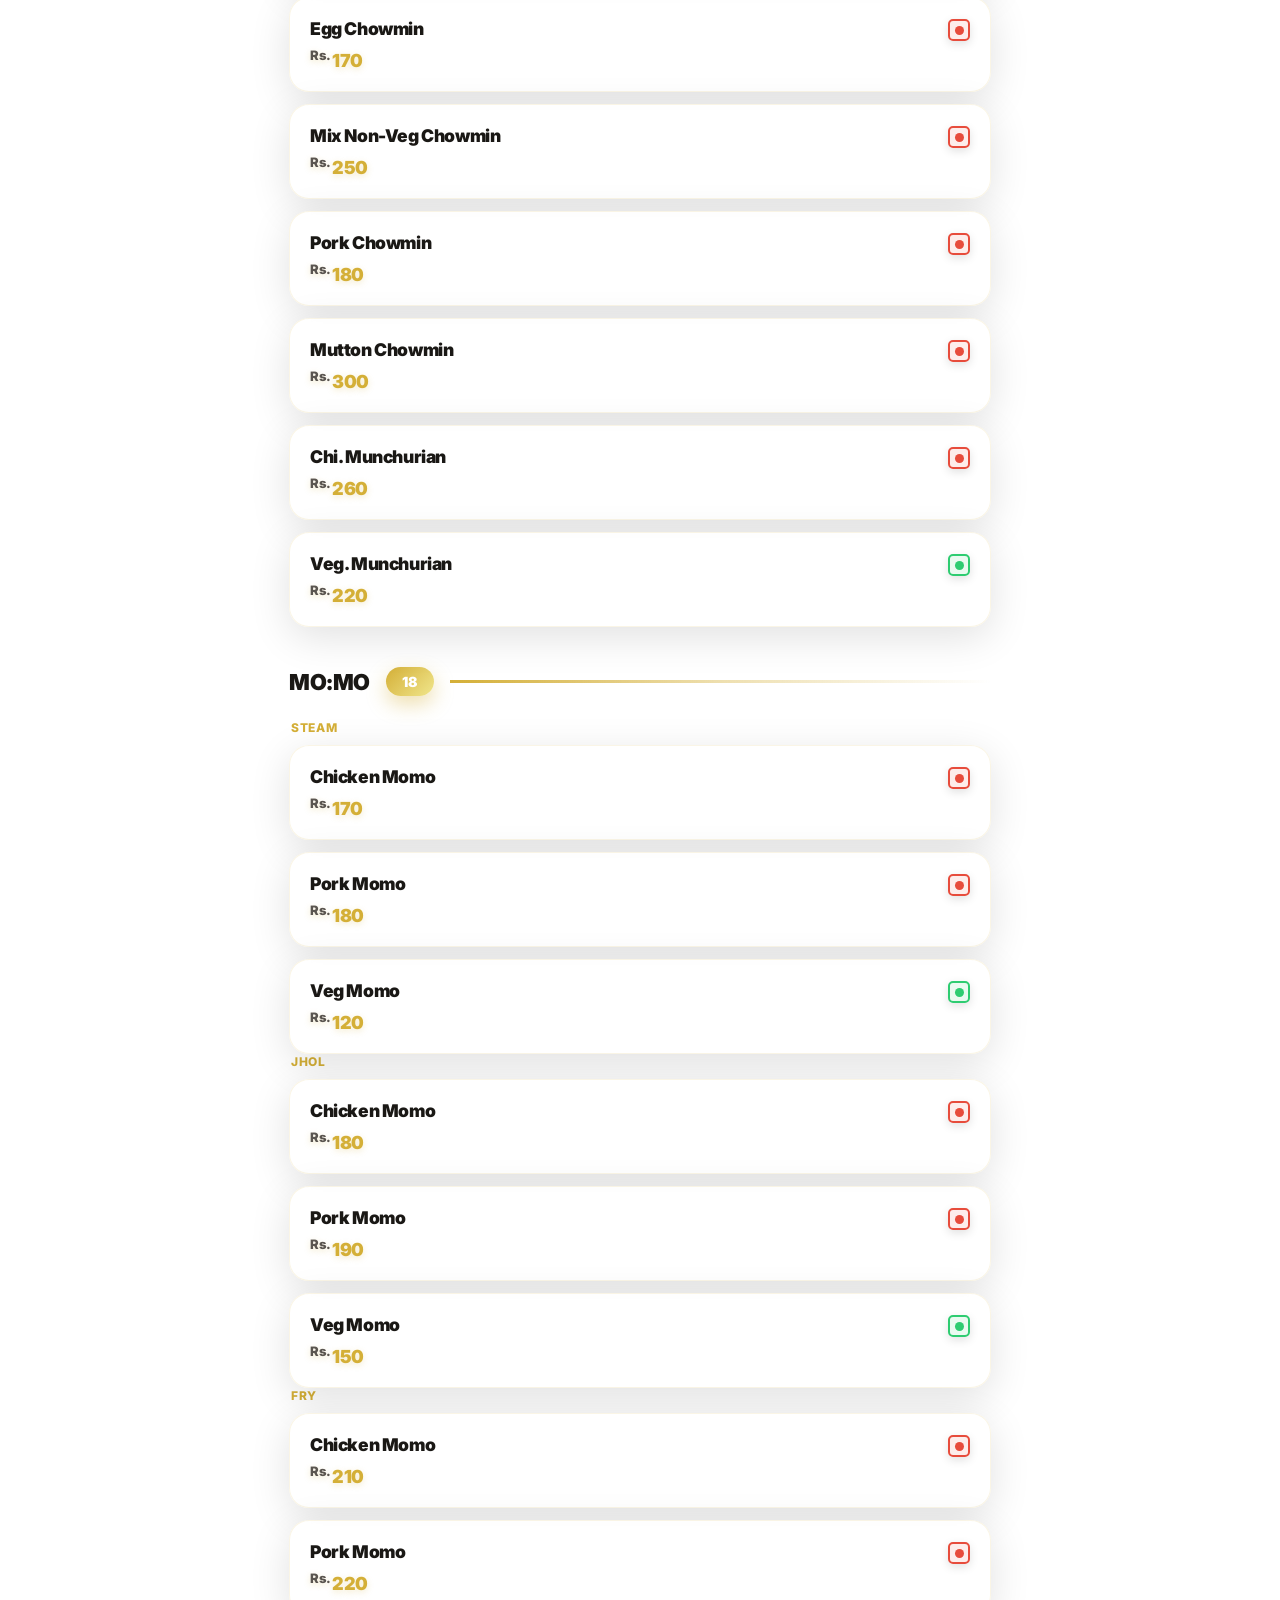
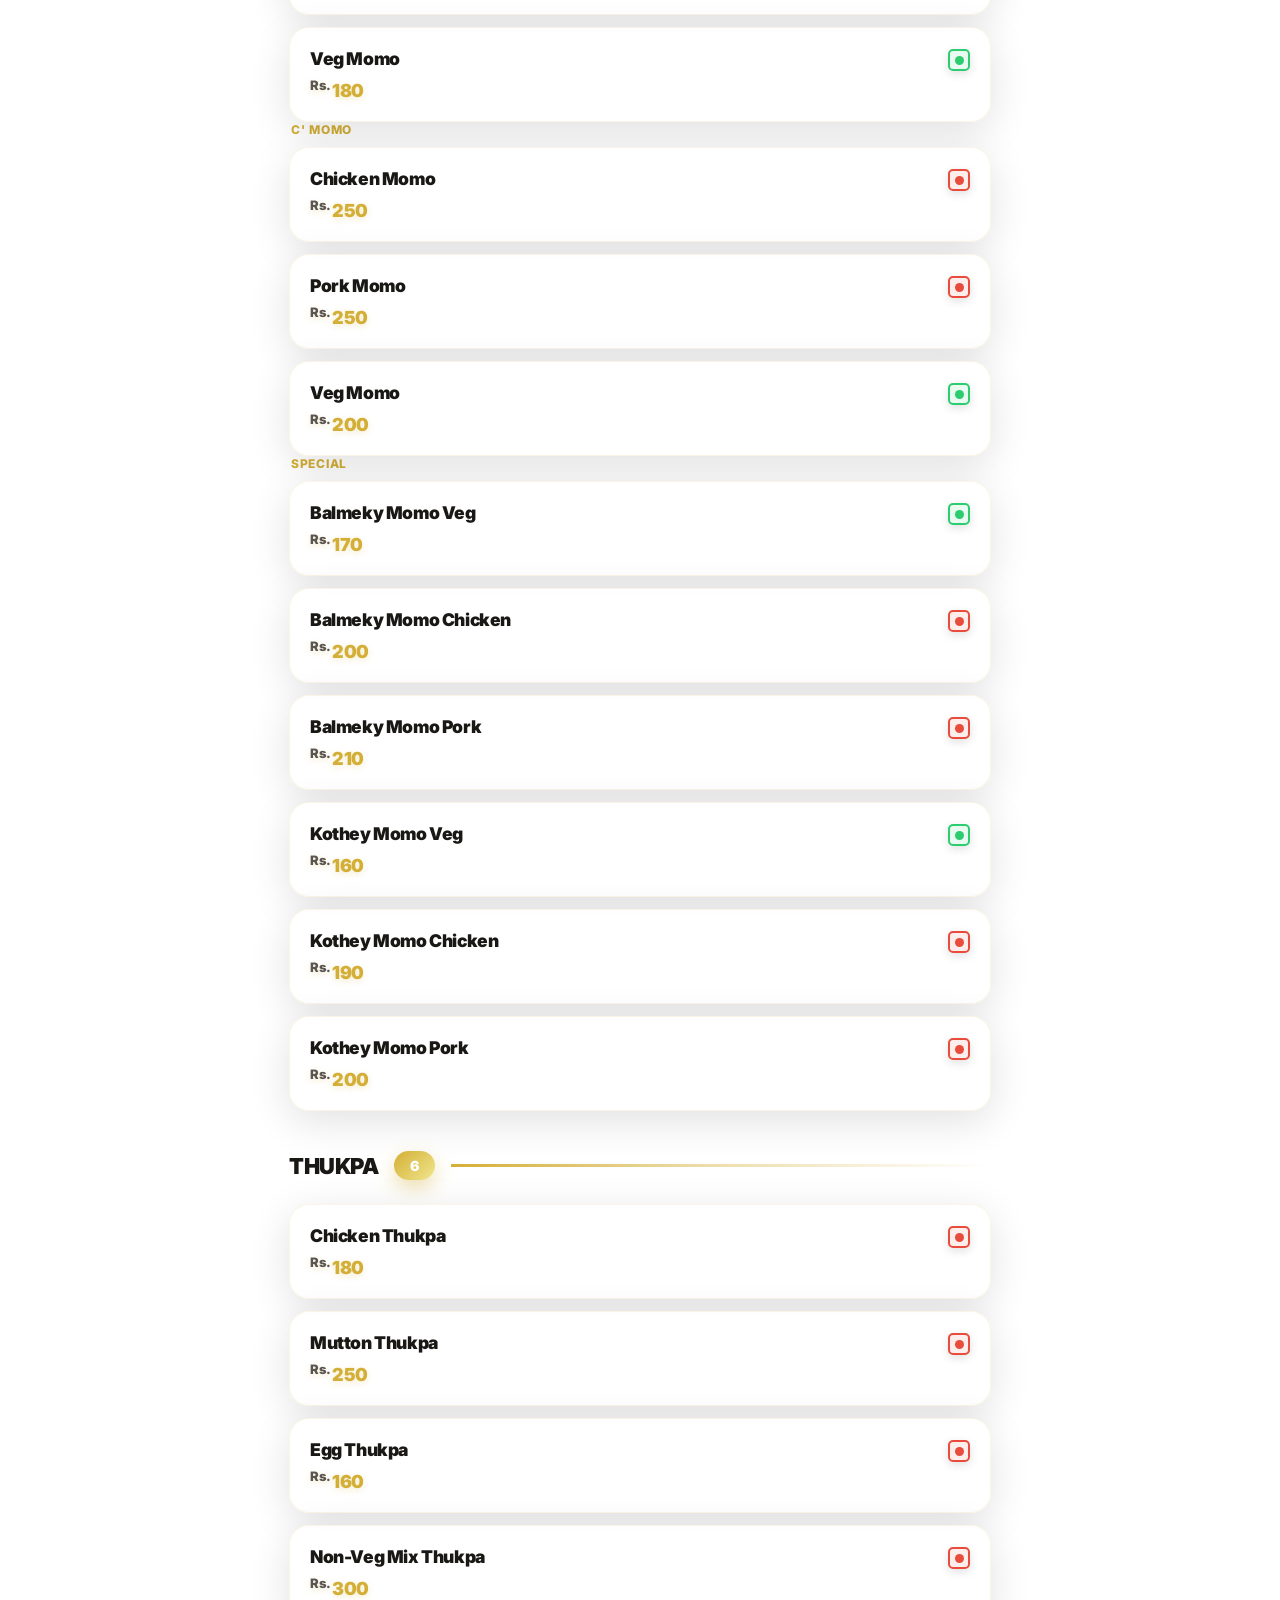
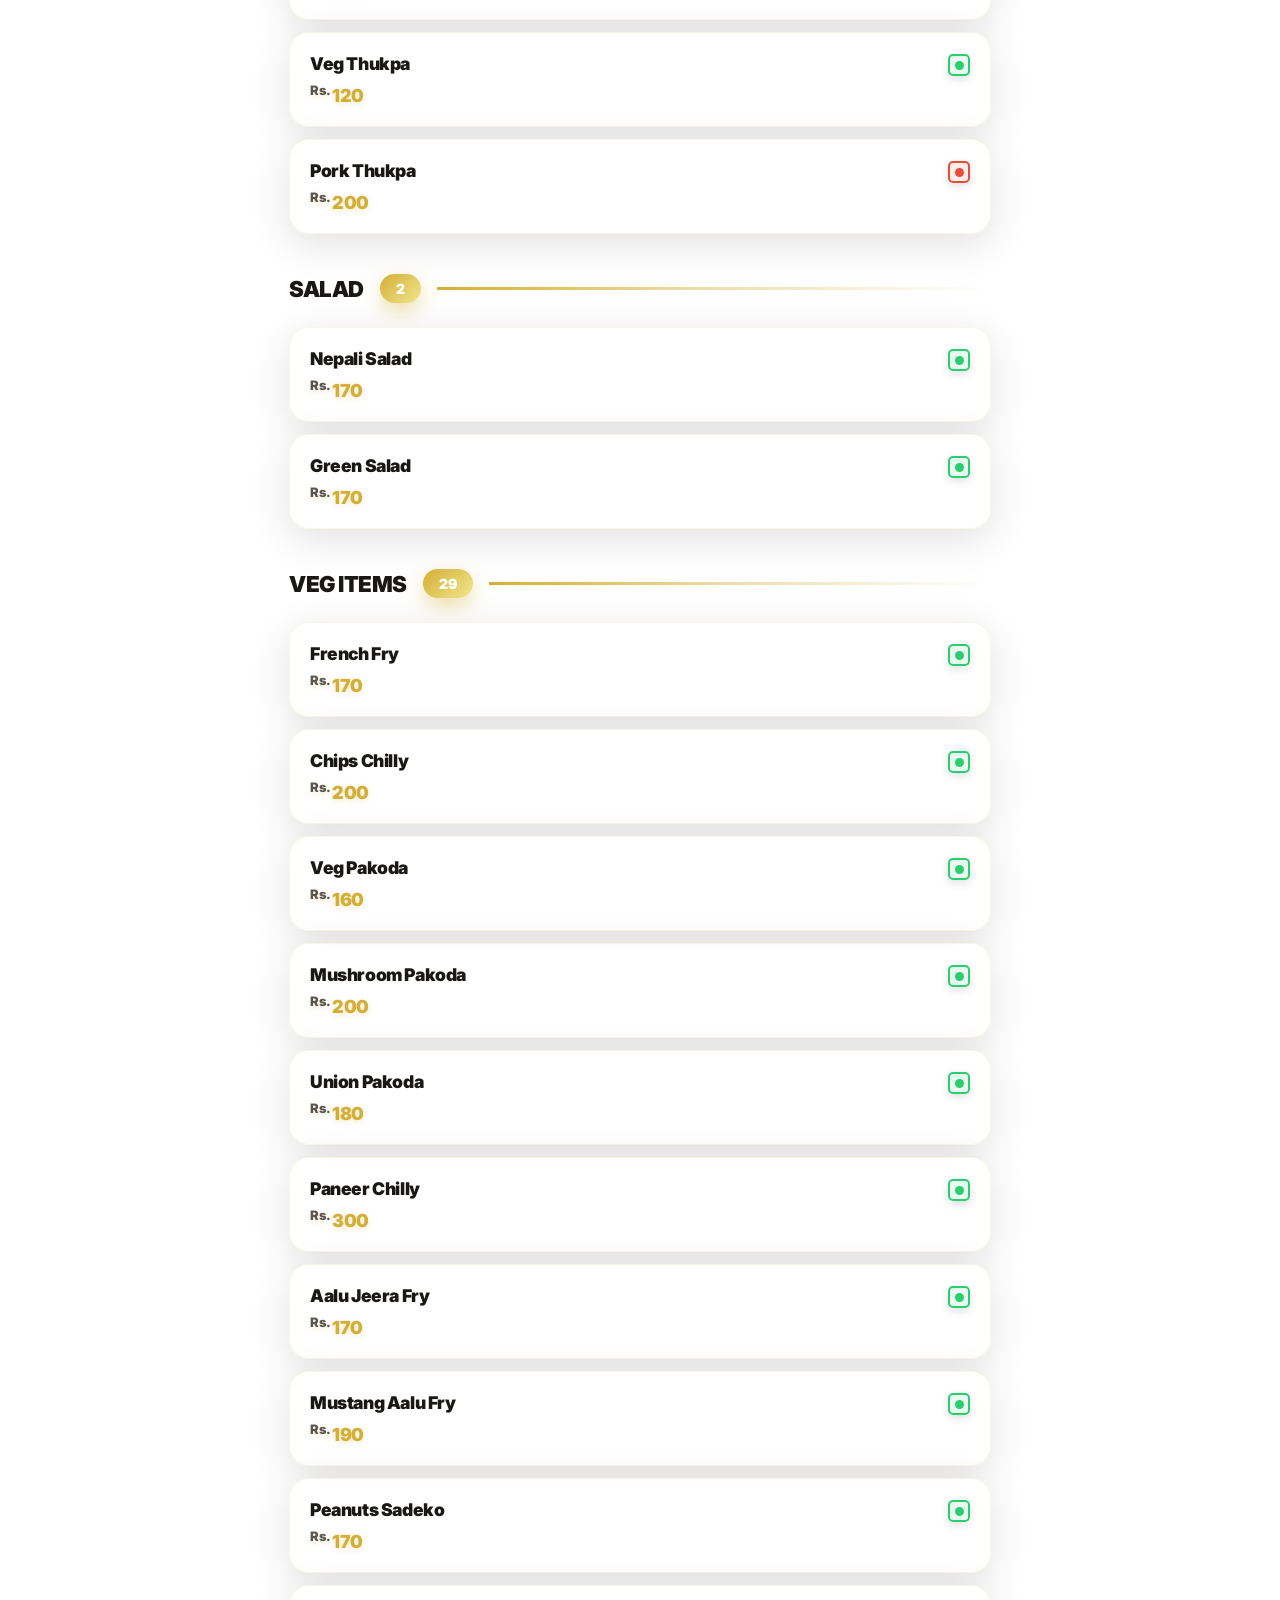
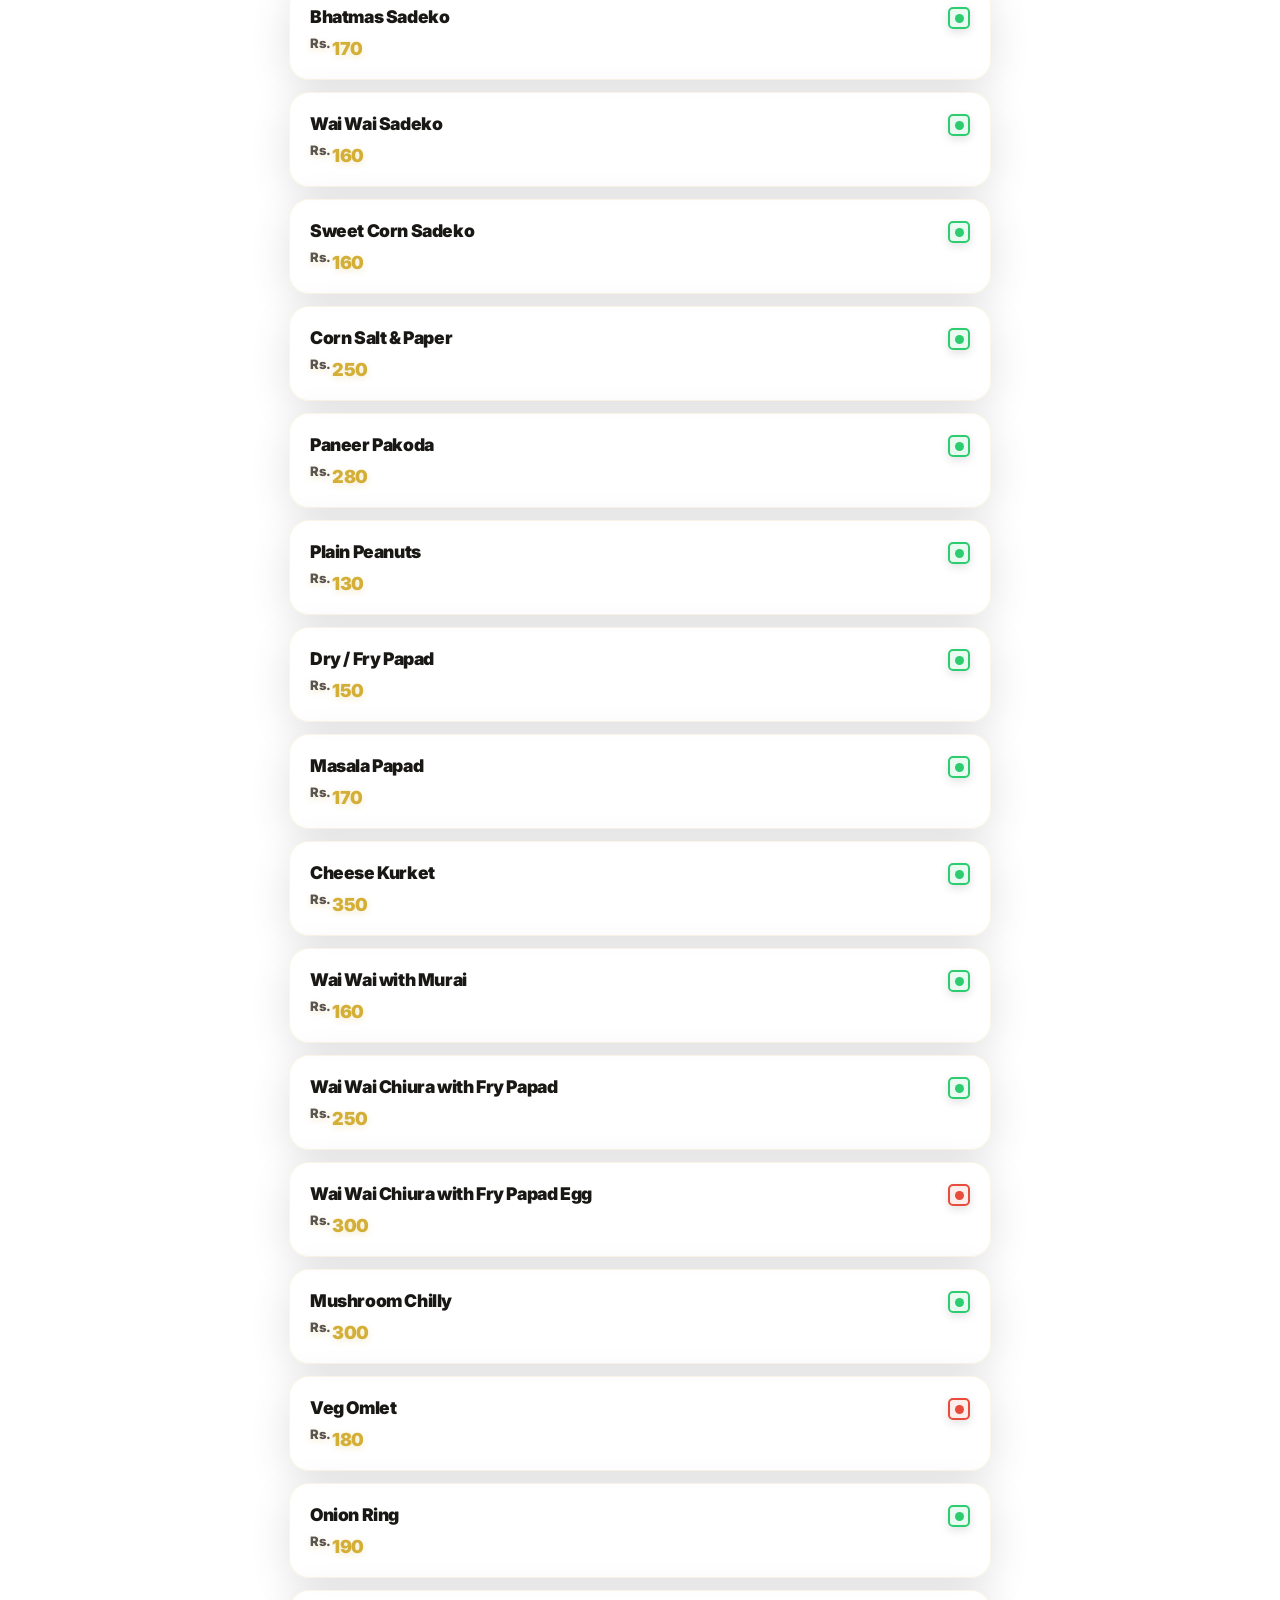
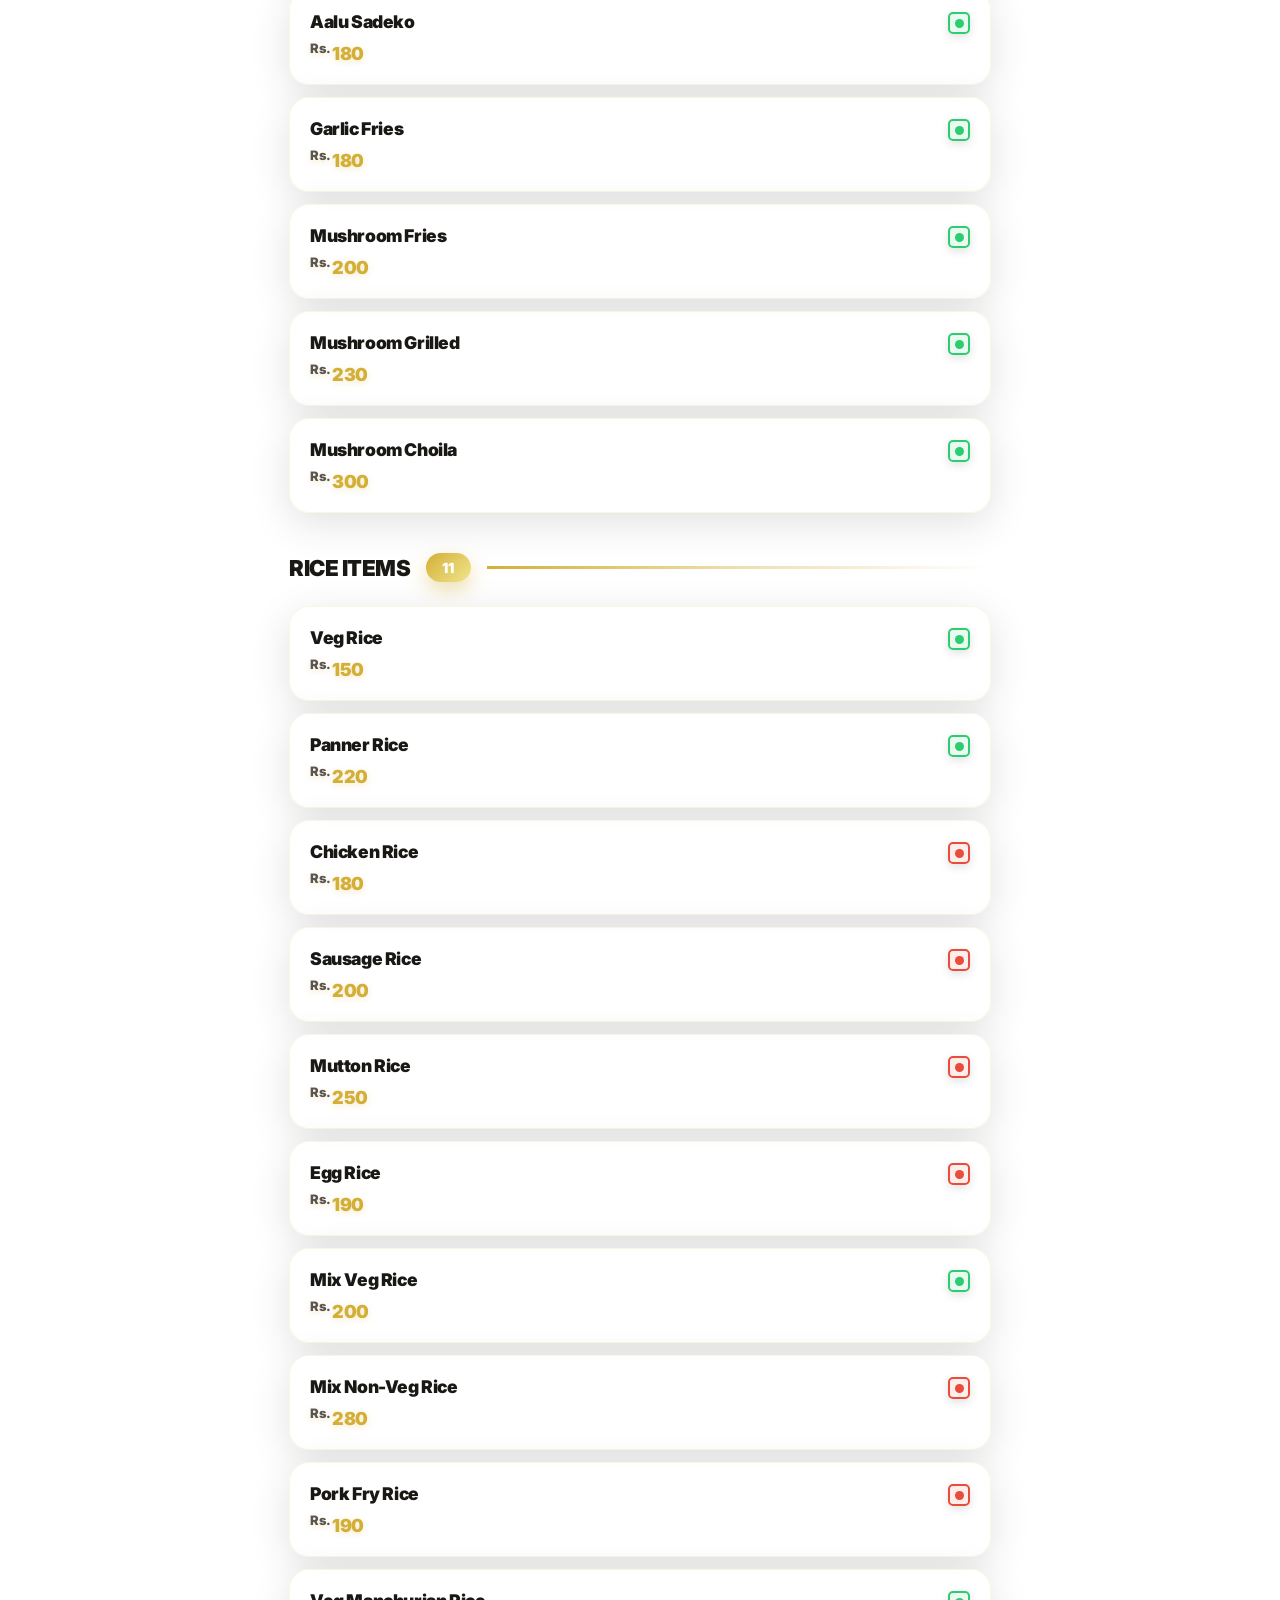
==== commit ee78135f: "Move Veg/Non-Veg legend below category buttons for better layout" ====
--- a/index.html
+++ b/index.html
@@ -41,12 +41,12 @@
     </div>
 
     <nav class="cat-nav">
+      <div class="cat-strip" id="catStrip">
+        <button class="cat-btn active" data-id="all">All</button>
+      </div>
       <div class="veg-legend">
         <span class="veg-ind veg" title="Veg"></span><span>Veg</span>
         <span class="veg-ind nonveg" title="Non-veg"></span><span>Non-Veg</span>
-      </div>
-      <div class="cat-strip" id="catStrip">
-        <button class="cat-btn active" data-id="all">All</button>
       </div>
     </nav>
   </header>
--- a/style.css
+++ b/style.css
@@ -2,35 +2,37 @@
    DESIGN TOKENS
 ═══════════════════════════════════════════════ */
 :root {
-  --gold:        #c8a96e;
-  --gold-light:  #e2c98a;
-  --gold-glow:   rgba(200,169,110,.20);
-  --gold-soft:   rgba(200,169,110,.10);
-  --bg:          #f5f4f0;
+  --gold:        #d4af37;
+  --gold-light:  #f0e68c;
+  --gold-glow:   rgba(212,175,55,.4);
+  --gold-soft:   rgba(212,175,55,.18);
+  --bg:          #faf9f7;
   --surface:     #ffffff;
-  --surface2:    #eeede8;
-  --border:      rgba(0,0,0,.07);
-  --text:        #1c1a14;
-  --text2:       #6b6456;
-  --text3:       #a89e90;
-  --veg:         #22c55e;
-  --nonveg:      #ef4444;
-  --radius:      14px;
-  --radius-sm:   9px;
-  --shadow:      0 2px 12px rgba(0,0,0,.07);
-  --shadow-md:   0 6px 24px rgba(0,0,0,.11);
-  --t:           .22s cubic-bezier(.4,0,.2,1);
+  --surface2:    #f8f6f3;
+  --border:      rgba(0,0,0,.04);
+  --text:        #1a1815;
+  --text2:       #5a5550;
+  --text3:       #9a9490;
+  --veg:         #2ecc71;
+  --nonveg:      #e74c3c;
+  --radius:      20px;
+  --radius-sm:   12px;
+  --shadow:      0 10px 40px rgba(0,0,0,.12);
+  --shadow-md:   0 20px 60px rgba(0,0,0,.16);
+  --shadow-lg:   0 30px 80px rgba(0,0,0,.2);
+  --t:           .35s cubic-bezier(.34,.1,.68,.55);
 }
 [data-theme="dark"] {
-  --bg:       #111009;
-  --surface:  #1c1a12;
-  --surface2: #252318;
-  --border:   rgba(255,255,255,.07);
-  --text:     #f0ead8;
-  --text2:    #a89e90;
-  --text3:    #6b6456;
-  --shadow:   0 2px 12px rgba(0,0,0,.35);
-  --shadow-md:0 6px 24px rgba(0,0,0,.50);
+  --bg:       #0a0905;
+  --surface:  #16150f;
+  --surface2: #1f1c18;
+  --border:   rgba(255,255,255,.05);
+  --text:     #f8f4f0;
+  --text2:    #c4bbb3;
+  --text3:    #8a8278;
+  --shadow:   0 10px 40px rgba(0,0,0,.6);
+  --shadow-md:0 20px 60px rgba(0,0,0,.75);
+  --shadow-lg:0 30px 80px rgba(0,0,0,.9);
 }
 
 /* ═══════════════════════════════════════════════
@@ -47,6 +49,7 @@
   background:url('bg.jpg') center center/cover no-repeat;
   background-attachment:fixed;
   z-index:-2;
+  filter:brightness(0.92) contrast(1.08) saturate(1.1);
 }
 body{
   font-family:'Inter',system-ui,sans-serif;
@@ -59,13 +62,13 @@
 body::before{
   content:'';
   position:fixed;inset:0;
-  background:rgba(245,244,240,.10);
-  backdrop-filter:none;
-  -webkit-backdrop-filter:none;
+  background:linear-gradient(135deg,rgba(250,249,247,.35) 0%,rgba(250,249,247,.2) 100%);
+  backdrop-filter:blur(18px) saturate(130%);
+  -webkit-backdrop-filter:blur(18px) saturate(130%);
   z-index:-1;pointer-events:none;
 }
 [data-theme="dark"] body::before{
-  background:rgba(17,16,9,.15);
+  background:linear-gradient(135deg,rgba(15,14,11,.5) 0%,rgba(15,14,11,.3) 100%);
 }
 .header,.main,.footer{position:relative;z-index:1;}
 img{display:block;max-width:100%}
@@ -76,124 +79,158 @@
 ═══════════════════════════════════════════════ */
 .header{
   position:sticky;top:0;z-index:100;
-  background:rgba(245,244,240,.88);
-  backdrop-filter:blur(22px) saturate(160%);
-  -webkit-backdrop-filter:blur(22px) saturate(160%);
-  border-bottom:1px solid var(--border);
-  padding:14px 16px 0;
-  transition:background var(--t),box-shadow var(--t);
-}
-[data-theme="dark"] .header{background:rgba(17,16,9,.90)}
-.header.scrolled{box-shadow:var(--shadow-md)}
+  background:rgba(250,249,247,.92);
+  backdrop-filter:blur(32px) saturate(210%);
+  -webkit-backdrop-filter:blur(32px) saturate(210%);
+  border-bottom:1.5px solid rgba(212,175,55,.15);
+  padding:18px 16px 0;
+  transition:all var(--t);
+  box-shadow:0 4px 20px rgba(0,0,0,.08);
+}
+[data-theme="dark"] .header{background:rgba(10,9,5,.94)}
+.header.scrolled{box-shadow:var(--shadow-md);border-bottom-color:rgba(212,175,55,.3)}
 
 /* brand row */
 .header-top{display:flex;align-items:center;justify-content:space-between;margin-bottom:12px}
 .brand{display:flex;align-items:center;gap:11px}
 .brand-logo{
-  width:64px;height:64px;border-radius:12px;flex-shrink:0;
+  width:76px;height:76px;border-radius:18px;flex-shrink:0;
   overflow:hidden;
-  box-shadow:0 4px 14px rgba(200,169,110,.30);
+  box-shadow:0 16px 40px rgba(212,175,55,.35);
+  border:2.5px solid rgba(212,175,55,.2);
+  background:linear-gradient(135deg,rgba(255,255,255,.15),rgba(255,255,255,.08));
+  backdrop-filter:blur(12px);
+  transition:all var(--t);
+}
+.brand-logo:hover{
+  transform:scale(1.05);
+  box-shadow:0 20px 50px rgba(212,175,55,.4);
 }
 [data-theme="dark"] .brand-logo{
   background:transparent;
-  box-shadow:none;
+  box-shadow:0 16px 40px rgba(212,175,55,.25);
 }
 .brand-logo img{
   width:100%;height:100%;object-fit:contain;
 }
 [data-theme="dark"] .brand-logo img{
-  filter:brightness(1.1);
+  filter:brightness(1.15);
 }
 .brand-name{
-  font-size:17px;font-weight:800;letter-spacing:-.3px;
-  background:linear-gradient(135deg,var(--gold),var(--gold-light));
+  font-size:20px;font-weight:950;letter-spacing:-.6px;
+  background:linear-gradient(135deg,#d4af37 0%,#f0e68c 50%,#d4af37 100%);
   -webkit-background-clip:text;-webkit-text-fill-color:transparent;background-clip:text;
   line-height:1.2;
+  text-shadow:0 2px 8px rgba(0,0,0,.1);
 }
 .brand-meta{display:flex;align-items:center;gap:5px;margin-top:2px}
-.brand-dot{width:7px;height:7px;border-radius:50%;background:#22c55e;box-shadow:0 0 0 2px rgba(34,197,94,.25)}
-.brand-status,.brand-loc{font-size:11px;color:var(--text2);font-weight:500}
+.brand-dot{width:8px;height:8px;border-radius:50%;background:#2ecc71;box-shadow:0 0 0 3px rgba(46,204,113,.3)}
+.brand-status,.brand-loc{font-size:11px;color:var(--text2);font-weight:600}
 .brand-sep{font-size:11px;color:var(--text3)}
 
 .theme-btn{
-  width:38px;height:38px;border-radius:50%;
-  background:var(--surface2);font-size:16px;
+  width:46px;height:46px;border-radius:50%;
+  background:rgba(255,255,255,.7);
+  font-size:20px;
   display:grid;place-items:center;
-  transition:background var(--t),transform var(--t);
+  transition:all var(--t);
   flex-shrink:0;
-}
-.theme-btn:hover{background:var(--gold-soft);transform:rotate(18deg)}
+  border:1.5px solid rgba(212,175,55,.2);
+  backdrop-filter:blur(10px);
+  box-shadow:0 4px 12px rgba(0,0,0,.08);
+}
+[data-theme="dark"] .theme-btn{background:rgba(31,28,24,.6)}
+.theme-btn:hover{background:var(--gold-soft);transform:rotate(25deg) scale(1.1);box-shadow:0 6px 18px var(--gold-glow);border-color:var(--gold)}
 
 /* search */
 .search-row{margin-bottom:10px}
 .search-box{
-  display:flex;align-items:center;gap:8px;
-  background:var(--surface2);border-radius:50px;
-  padding:10px 14px;
-  border:1.5px solid transparent;
-  transition:border-color var(--t),box-shadow var(--t);
-}
-.search-box:focus-within{border-color:var(--gold);box-shadow:0 0 0 3px var(--gold-glow)}
-.search-ico{width:15px;height:15px;color:var(--text3);flex-shrink:0}
+  display:flex;align-items:center;gap:12px;
+  background:rgba(255,255,255,.8);
+  border-radius:50px;
+  padding:14px 22px;
+  border:1.5px solid rgba(212,175,55,.25);
+  transition:all var(--t);
+  box-shadow:0 6px 20px rgba(0,0,0,.1);
+  backdrop-filter:blur(12px);
+}
+[data-theme="dark"] .search-box{background:rgba(31,28,24,.7)}
+.search-box:focus-within{border-color:var(--gold);box-shadow:0 0 0 5px var(--gold-glow),0 10px 30px rgba(0,0,0,.15);transform:translateY(-3px)}
+.search-ico{width:16px;height:16px;color:var(--text3);flex-shrink:0}
 .search-input{flex:1;border:none;background:transparent;font-size:14px;color:var(--text);outline:none}
 .search-input::placeholder{color:var(--text3)}
 .search-clear{font-size:12px;color:var(--text3);opacity:0;pointer-events:none;transition:opacity var(--t);padding:2px 4px}
 .search-clear.show{opacity:1;pointer-events:auto}
 
-
-
 .veg-legend{
-  display:flex;align-items:center;gap:8px;
-  padding:2px 2px 6px;
-  font-size:10px;font-weight:600;color:var(--text3);
-  letter-spacing:.4px;text-transform:uppercase;
-}
-.veg-legend span{display:flex;align-items:center;gap:4px}
-.veg-legend .veg-ind{width:12px;height:12px;border-radius:2px}
-
-/* category strip */
-.cat-nav{overflow:hidden}
+  display:flex;align-items:center;gap:16px;
+  padding:10px 0 0;
+  font-size:12px;font-weight:800;color:var(--text2);
+  letter-spacing:.6px;text-transform:uppercase;
+  justify-content:flex-start;
+  width:100%;
+}
+.veg-legend span{display:flex;align-items:center;gap:6px}
+.veg-legend .veg-ind{width:16px;height:16px;border-radius:3px;flex-shrink:0}
+
+.cat-nav{
+  overflow:visible;
+  display:flex;
+  flex-direction:column;
+  gap:10px;
+}
 .cat-strip{
-  display:flex;gap:6px;
-  overflow-x:auto;padding-bottom:12px;
+  display:flex;gap:8px;
+  overflow-x:auto;padding-bottom:4px;
   scrollbar-width:none;
 }
 .cat-strip::-webkit-scrollbar{display:none}
 .cat-btn{
-  flex-shrink:0;padding:7px 15px;border-radius:50px;
-  font-size:12.5px;font-weight:600;color:var(--text2);
-  background:var(--surface2);border:1.5px solid transparent;
+  flex-shrink:0;padding:10px 22px;border-radius:50px;
+  font-size:13.5px;font-weight:800;color:var(--text2);
+  background:rgba(255,255,255,.7);
+  border:1.5px solid rgba(212,175,55,.2);
   transition:all var(--t);white-space:nowrap;
-}
-.cat-btn:hover{color:var(--gold);background:var(--gold-soft)}
+  letter-spacing:.4px;
+  backdrop-filter:blur(10px);
+  box-shadow:0 4px 12px rgba(0,0,0,.06);
+}
+[data-theme="dark"] .cat-btn{background:rgba(31,28,24,.6)}
+.cat-btn:hover{color:var(--gold);background:var(--gold-soft);border-color:var(--gold);transform:translateY(-4px);box-shadow:0 8px 20px var(--gold-glow)}
 .cat-btn.active{
-  color:#1c1a14;
-  background:linear-gradient(135deg,var(--gold),var(--gold-light));
-  box-shadow:0 3px 10px var(--gold-glow);
+  color:#fff;
+  background:linear-gradient(135deg,#d4af37,#f0e68c);
+  box-shadow:0 10px 28px var(--gold-glow);
+  border-color:var(--gold);
+  transform:translateY(-4px);
 }
 
 /* ═══════════════════════════════════════════════
    MAIN
 ═══════════════════════════════════════════════ */
 .main{
-  max-width:700px;margin:0 auto;
-  padding:18px 14px 90px;
+  max-width:750px;margin:0 auto;
+  padding:24px 16px 100px;
 }
 
 /* ═══════════════════════════════════════════════
    CATEGORY SECTION
 ═══════════════════════════════════════════════ */
-.cat-section{margin-bottom:32px}
+.cat-section{margin-bottom:40px}
 .cat-heading{
-  display:flex;align-items:center;gap:10px;
-  font-size:17px;font-weight:800;
-  color:var(--text);margin-bottom:14px;
-  letter-spacing:-.2px;
-}
-.cat-heading::after{content:'';flex:1;height:1px;background:var(--border)}
+  display:flex;align-items:center;gap:16px;
+  font-size:22px;font-weight:950;
+  color:var(--text);margin-bottom:24px;
+  letter-spacing:-.5px;
+  text-transform:uppercase;
+}
+.cat-heading::after{content:'';flex:1;height:3px;background:linear-gradient(90deg,var(--gold),rgba(212,175,55,.4),transparent)}
 .cat-count{
-  font-size:11px;font-weight:600;color:var(--text3);
-  background:var(--surface2);padding:2px 8px;border-radius:50px;
+  font-size:14px;font-weight:950;color:#fff;
+  background:linear-gradient(135deg,#d4af37,#f0e68c);
+  padding:6px 16px;border-radius:50px;
+  box-shadow:0 8px 20px var(--gold-glow);
+  letter-spacing:.3px;
 }
 
 /* ═══════════════════════════════════════════════
@@ -201,39 +238,54 @@
 ═══════════════════════════════════════════════ */
 .subcat-block{margin-bottom:16px}
 .subcat-label{
-  font-size:12px;font-weight:700;
-  color:var(--gold);letter-spacing:.6px;
+  font-size:12px;font-weight:800;
+  color:var(--gold);letter-spacing:.7px;
   text-transform:uppercase;
-  margin-bottom:8px;
+  margin-bottom:10px;
   padding-left:2px;
 }
 
 /* ═══════════════════════════════════════════════
    MENU CARD
 ═══════════════════════════════════════════════ */
-.card-list{display:flex;flex-direction:column;gap:10px}
+.card-list{display:flex;flex-direction:column;gap:12px}
 
 .menu-card{
-  display:flex;align-items:center;gap:12px;
-  background:var(--surface);
+  display:flex;align-items:center;gap:16px;
+  background:rgba(255,255,255,.9);
   border-radius:var(--radius);
-  padding:13px 13px 13px 14px;
-  border:1px solid var(--border);
+  padding:20px;
+  border:1.5px solid rgba(212,175,55,.12);
   box-shadow:var(--shadow);
-  opacity:0;transform:translateY(14px);
-  animation:fadeUp .38s var(--t) forwards;
-  transition:transform var(--t),box-shadow var(--t);
+  opacity:0;transform:translateY(24px);
+  animation:fadeUp .5s var(--t) forwards;
+  transition:all var(--t);
   position:relative;overflow:hidden;
-}
+  backdrop-filter:blur(10px);
+}
+[data-theme="dark"] .menu-card{background:rgba(22,21,15,.85)}
 .menu-card::before{
   content:'';position:absolute;left:0;top:0;bottom:0;
-  width:3px;
-  background:linear-gradient(to bottom,var(--gold),var(--gold-light));
+  width:5px;
+  background:linear-gradient(to bottom,#d4af37,#f0e68c);
   opacity:0;transition:opacity var(--t);
-  border-radius:3px 0 0 3px;
-}
-.menu-card:hover{transform:translateY(-1px);box-shadow:var(--shadow-md)}
+  border-radius:5px 0 0 5px;
+}
+.menu-card::after{
+  content:'';
+  position:absolute;inset:0;
+  background:linear-gradient(135deg,rgba(212,175,55,.08),transparent);
+  opacity:0;transition:opacity var(--t);
+  border-radius:var(--radius);
+  pointer-events:none;
+}
+.menu-card:hover{
+  transform:translateY(-8px);
+  box-shadow:var(--shadow-lg);
+  border-color:var(--gold);
+}
 .menu-card:hover::before{opacity:1}
+.menu-card:hover::after{opacity:1}
 .menu-card.unavail{opacity:.55}
 
 /* stagger */
@@ -248,113 +300,123 @@
 .menu-card:nth-child(n+9){animation-delay:.27s}
 
 @keyframes fadeUp{to{opacity:1;transform:translateY(0)}}
+@keyframes shimmer{0%{background-position:200% center}100%{background-position:-200% center}}
 
 /* card body */
 .card-body{flex:1;min-width:0}
-.card-top{display:flex;align-items:flex-start;justify-content:space-between;gap:8px;margin-bottom:4px}
-.card-name{font-size:14.5px;font-weight:700;color:var(--text);line-height:1.3}
+.card-top{display:flex;align-items:flex-start;justify-content:space-between;gap:8px;margin-bottom:6px}
+.card-name{font-size:17px;font-weight:950;color:var(--text);line-height:1.3;letter-spacing:-.4px}
 .veg-ind{
-  flex-shrink:0;width:17px;height:17px;border-radius:3px;
-  border:1.5px solid;display:grid;place-items:center;margin-top:1px;
-}
-.veg-ind.veg{border-color:var(--veg)}
-.veg-ind.nonveg{border-color:var(--nonveg)}
-.veg-ind::after{content:'';width:7px;height:7px;border-radius:50%}
+  flex-shrink:0;width:22px;height:22px;border-radius:5px;
+  border:2.5px solid;display:grid;place-items:center;margin-top:1px;
+  box-shadow:0 3px 10px rgba(0,0,0,.12);
+  transition:all var(--t);
+}
+.veg-ind.veg{border-color:var(--veg);background:rgba(46,204,113,.1)}
+.veg-ind.nonveg{border-color:var(--nonveg);background:rgba(231,76,60,.1)}
+.veg-ind::after{content:'';width:9px;height:9px;border-radius:50%}
 .veg-ind.veg::after{background:var(--veg)}
 .veg-ind.nonveg::after{background:var(--nonveg)}
+.menu-card:hover .veg-ind{transform:scale(1.15)}
 
 .card-desc{font-size:12px;color:var(--text2);line-height:1.5;margin-bottom:6px;
   display:-webkit-box;-webkit-line-clamp:2;-webkit-box-orient:vertical;overflow:hidden}
 
 .card-foot{display:flex;align-items:center;gap:8px}
 .card-price{
-  font-size:15px;font-weight:800;color:var(--text);
-}
-.price-prefix{font-size:11px;font-weight:600;vertical-align:super;color:var(--text2)}
-.price-multi{font-size:11.5px;font-weight:600;color:var(--text2);letter-spacing:.2px}
+  font-size:18px;font-weight:950;color:var(--gold);
+  letter-spacing:-.5px;
+  text-shadow:0 2px 6px rgba(212,175,55,.25);
+}
+.price-prefix{font-size:13px;font-weight:850;vertical-align:super;color:var(--text2)}
+.price-multi{font-size:12px;font-weight:700;color:var(--text2);letter-spacing:.2px}
 
 .badge{
-  font-size:10px;font-weight:700;padding:2px 7px;
-  border-radius:50px;letter-spacing:.3px;text-transform:uppercase;
-}
-.badge-best{background:linear-gradient(135deg,#f59e0b,#fbbf24);color:#fff}
+  font-size:10px;font-weight:800;padding:3px 8px;
+  border-radius:50px;letter-spacing:.4px;text-transform:uppercase;
+}
+.badge-best{background:linear-gradient(135deg,#f59e0b,#fbbf24);color:#fff;box-shadow:0 4px 12px rgba(245,158,11,.3)}
 .badge-oos{background:var(--surface2);color:var(--text3);border:1px solid var(--border)}
 
 /* card image */
 .card-img-wrap{
-  flex-shrink:0;width:88px;height:88px;
+  flex-shrink:0;width:96px;height:96px;
   border-radius:var(--radius-sm);overflow:hidden;
   background:var(--surface2);
-}
-.card-img{width:100%;height:100%;object-fit:cover;transition:transform .4s ease}
-.menu-card:hover .card-img{transform:scale(1.07)}
-.card-img-ph{width:100%;height:100%;display:grid;place-items:center;font-size:28px;
+  box-shadow:0 4px 16px rgba(0,0,0,.1);
+}
+.card-img{width:100%;height:100%;object-fit:cover;transition:transform .5s ease}
+.menu-card:hover .card-img{transform:scale(1.1)}
+.card-img-ph{width:100%;height:100%;display:grid;place-items:center;font-size:32px;
   background:linear-gradient(135deg,var(--surface2),var(--bg))}
 
 /* ═══════════════════════════════════════════════
    SKELETON
 ═══════════════════════════════════════════════ */
-.skel-section{margin-bottom:32px}
-.skel-title{height:20px;width:130px;border-radius:6px;background:var(--surface2);margin-bottom:14px;animation:pulse 1.4s infinite}
+.skel-section{margin-bottom:40px}
+.skel-title{height:22px;width:140px;border-radius:8px;background:var(--surface2);margin-bottom:18px;animation:pulse 1.4s infinite}
 .skel-card{
-  display:flex;gap:12px;background:var(--surface);
-  border-radius:var(--radius);padding:13px;
-  border:1px solid var(--border);margin-bottom:10px;
-}
-.skel-img{width:88px;height:88px;border-radius:var(--radius-sm);background:var(--surface2);flex-shrink:0;animation:pulse 1.4s infinite}
-.skel-lines{flex:1;display:flex;flex-direction:column;gap:8px;padding-top:4px}
-.skel-line{height:12px;border-radius:5px;background:var(--surface2);animation:pulse 1.4s infinite}
+  display:flex;gap:16px;background:var(--surface);
+  border-radius:var(--radius);padding:16px;
+  border:1px solid var(--border);margin-bottom:12px;
+}
+.skel-img{width:96px;height:96px;border-radius:var(--radius-sm);background:var(--surface2);flex-shrink:0;animation:pulse 1.4s infinite}
+.skel-lines{flex:1;display:flex;flex-direction:column;gap:10px;padding-top:4px}
+.skel-line{height:13px;border-radius:6px;background:var(--surface2);animation:pulse 1.4s infinite}
 .skel-line.w75{width:75%}.skel-line.w55{width:55%}.skel-line.w40{width:40%}
 @keyframes pulse{0%,100%{opacity:1}50%{opacity:.4}}
 
 /* ═══════════════════════════════════════════════
    EMPTY
 ═══════════════════════════════════════════════ */
-.empty{text-align:center;padding:64px 20px;color:var(--text2)}
-.empty-ico{font-size:50px;margin-bottom:12px}
-.empty p{font-size:17px;font-weight:700;color:var(--text);margin-bottom:5px}
-.empty span{font-size:13px}
+.empty{text-align:center;padding:80px 20px;color:var(--text2)}
+.empty-ico{font-size:56px;margin-bottom:16px}
+.empty p{font-size:18px;font-weight:800;color:var(--text);margin-bottom:8px}
+.empty span{font-size:14px}
 
 /* ═══════════════════════════════════════════════
    FOOTER
 ═══════════════════════════════════════════════ */
 .footer{
   text-align:center;
-  padding:24px 16px 40px;
-  border-top:1px solid var(--border);
+  padding:32px 16px 48px;
+  border-top:1.5px solid rgba(212,175,55,.15);
 }
 .footer-img{
-  max-width:320px;
+  max-width:340px;
   width:100%;
   height:auto;
   border-radius:var(--radius);
   margin:0 auto;
   object-fit:contain;
+  box-shadow:0 12px 32px rgba(0,0,0,.15);
 }
 
 /* ═══════════════════════════════════════════════
    FAB SCROLL TOP
 ═══════════════════════════════════════════════ */
 .fab-top{
-  position:fixed;bottom:22px;right:18px;
-  width:44px;height:44px;border-radius:50%;
-  background:linear-gradient(135deg,var(--gold),var(--gold-light));
-  color:#1c1a14;font-size:18px;font-weight:700;
-  box-shadow:0 4px 16px var(--gold-glow);
-  opacity:0;pointer-events:none;transform:translateY(8px);
-  transition:opacity var(--t),transform var(--t);
+  position:fixed;bottom:32px;right:28px;
+  width:60px;height:60px;border-radius:50%;
+  background:linear-gradient(135deg,#d4af37,#f0e68c);
+  color:#1a1815;font-size:24px;font-weight:950;
+  box-shadow:0 16px 40px var(--gold-glow);
+  opacity:0;pointer-events:none;transform:translateY(20px) scale(.6);
+  transition:all var(--t);
   z-index:99;display:grid;place-items:center;
-}
-.fab-top.show{opacity:1;pointer-events:auto;transform:translateY(0)}
+  border:3px solid rgba(255,255,255,.5);
+}
+.fab-top:hover{transform:translateY(-4px) scale(1.2);box-shadow:0 20px 50px var(--gold-glow)}
+.fab-top.show{opacity:1;pointer-events:auto;transform:translateY(0) scale(1)}
 
 /* ═══════════════════════════════════════════════
    RESPONSIVE
 ═══════════════════════════════════════════════ */
 @media(min-width:480px){
-  .card-img-wrap{width:96px;height:96px}
-  .card-name{font-size:15px}
+  .card-img-wrap{width:104px;height:104px}
+  .card-name{font-size:17.5px}
 }
 @media(min-width:640px){
-  .header{padding:16px 20px 0}
-  .main{padding:20px 20px 90px}
-}
+  .header{padding:18px 24px 0}
+  .main{padding:28px 24px 110px}
+}
